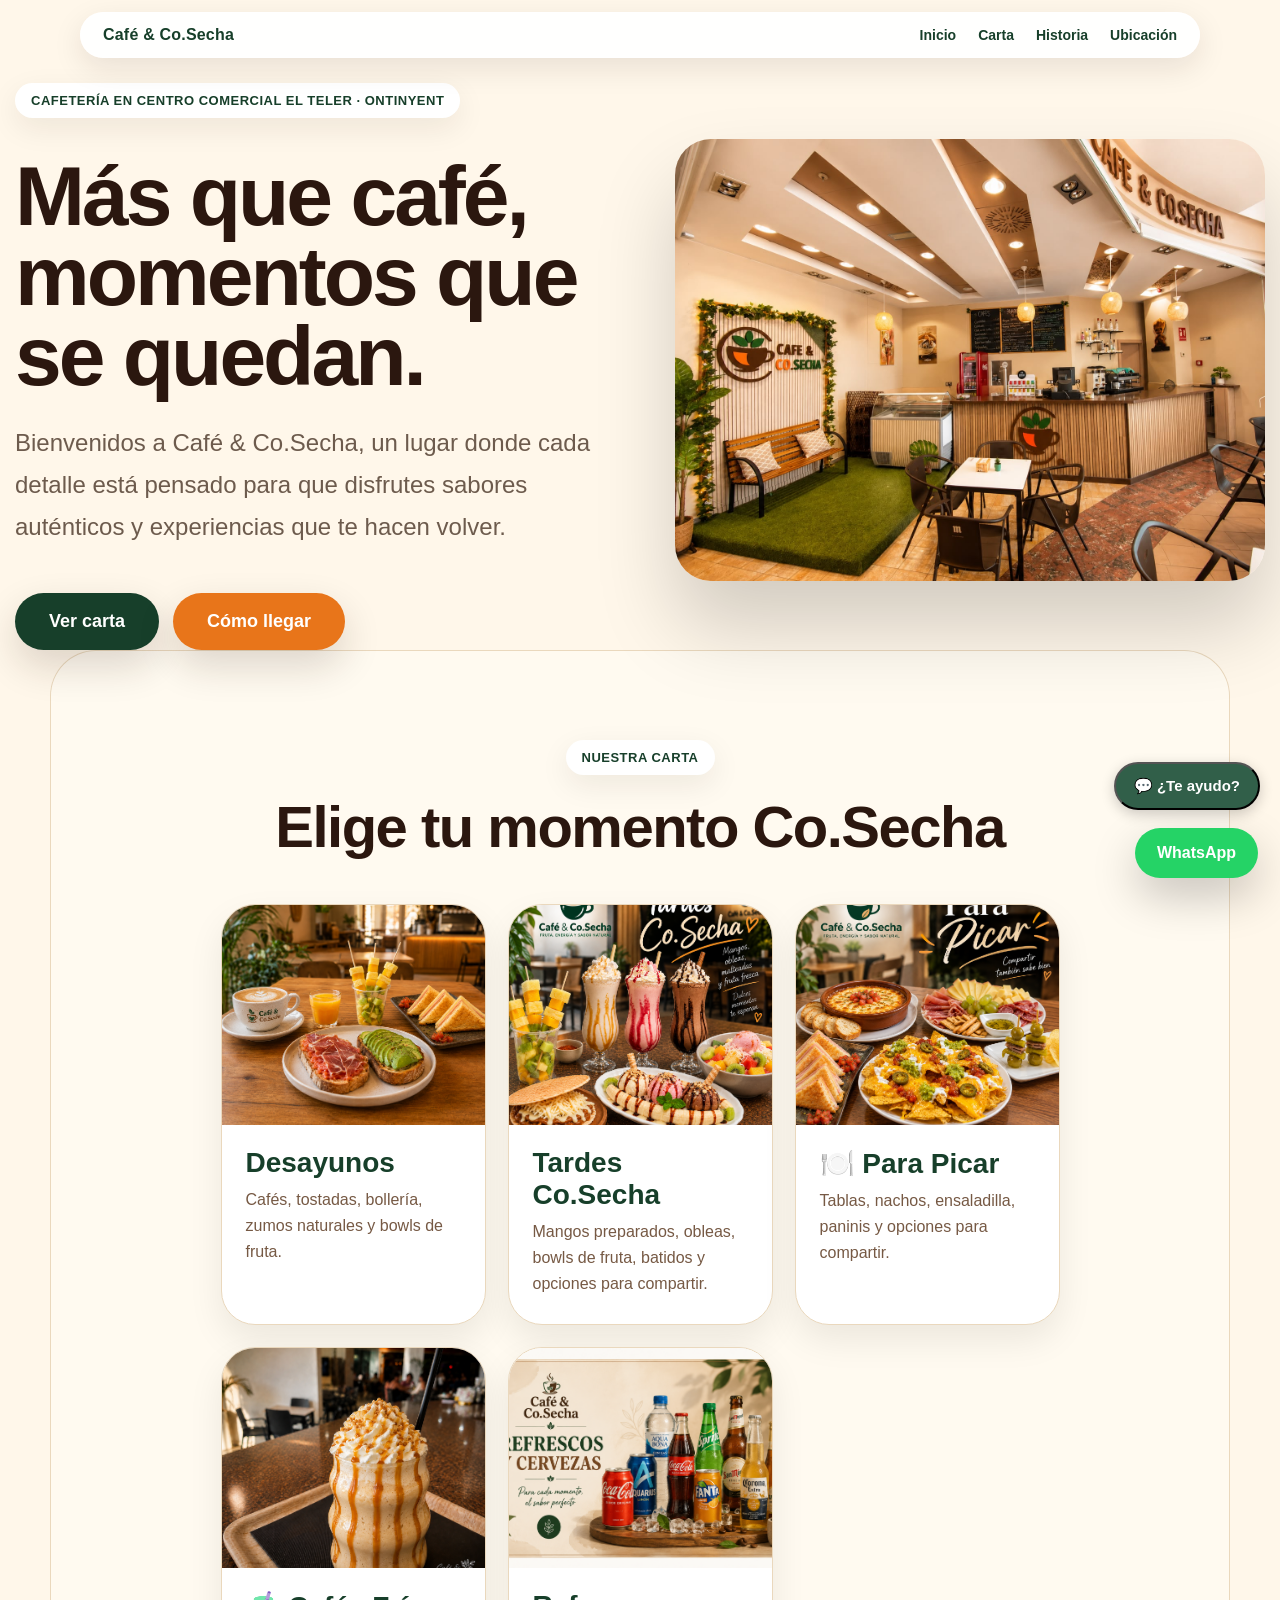
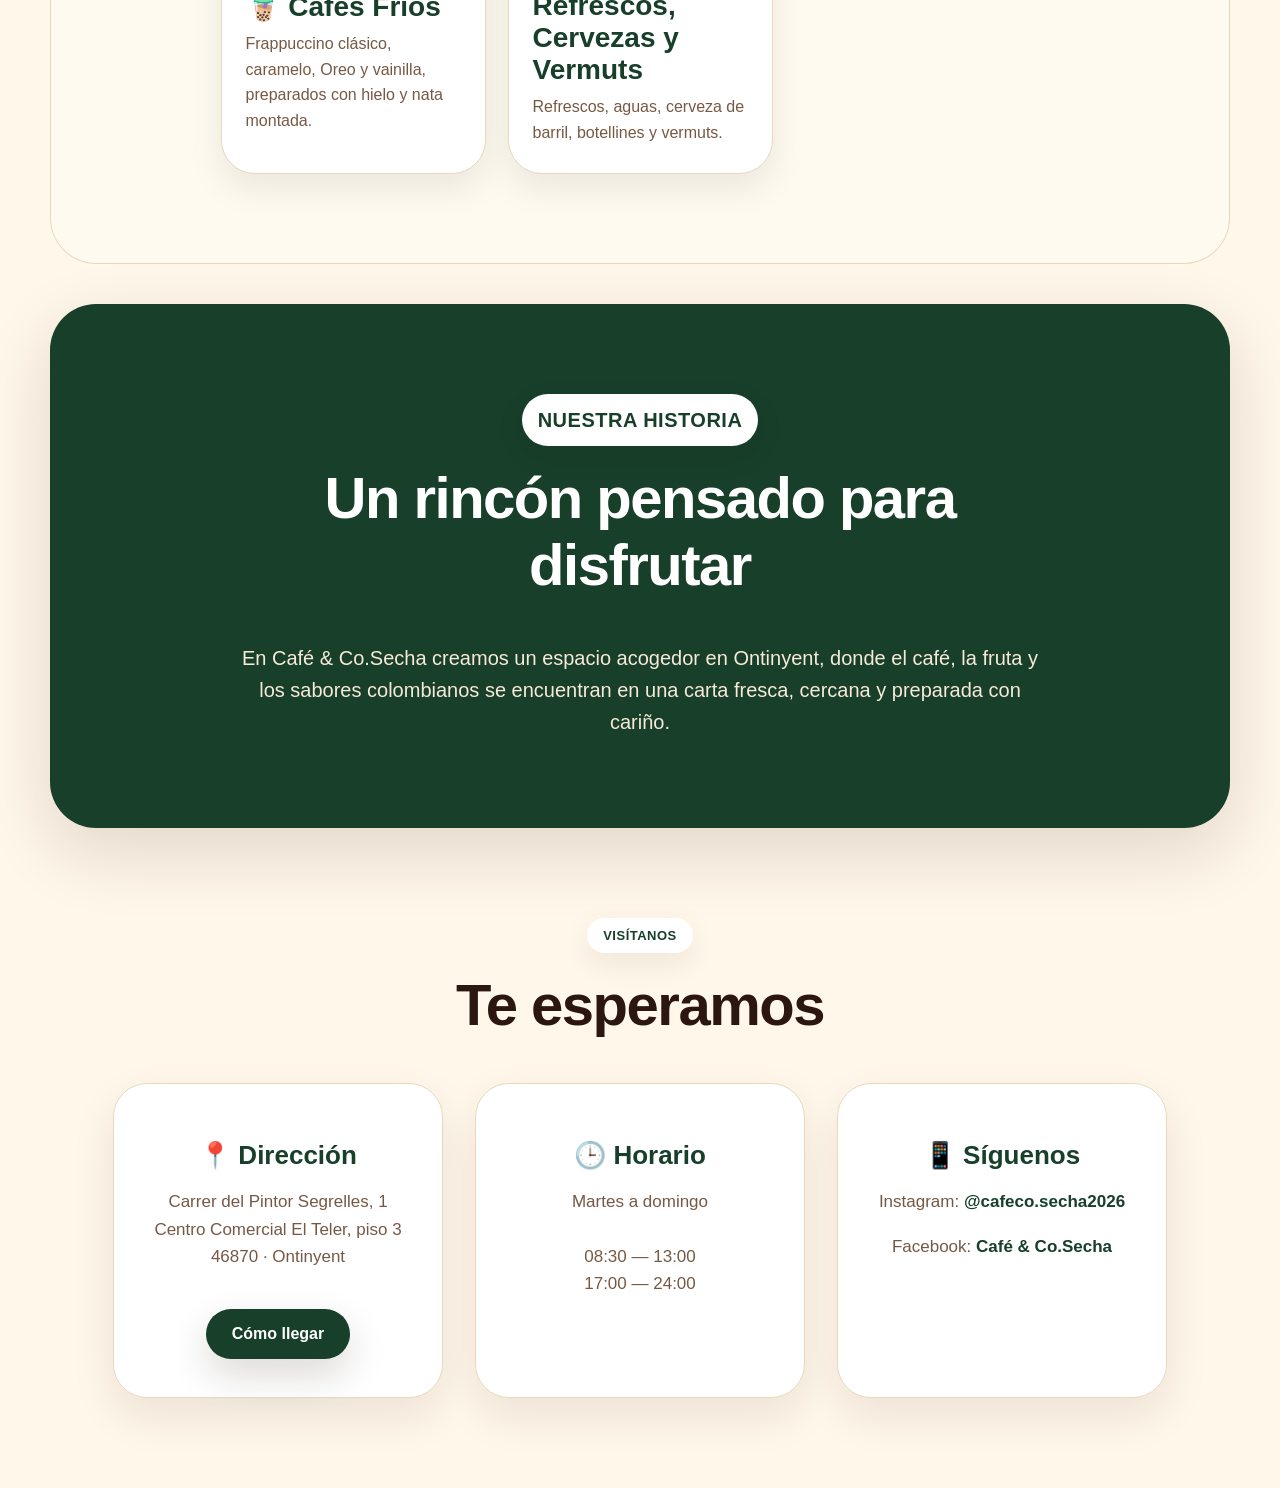
==== index.html @ 69f36392 "mejorar chat en movil" ====
<!DOCTYPE html>
<html lang="es">

<head>
  <meta charset="UTF-8">

  <meta
    name="viewport"
    content="width=device-width, initial-scale=1.0"
  >

  <meta
    name="description"
    content="Café & Co.Secha en Ontinyent: desayunos, café, frappuccinos, mangos preparados, obleas colombianas, fruta fresca, refrescos, cervezas y vermuts."
  >

  <title>Café & Co.Secha | Cafetería en Ontinyent</title>

  <link rel="stylesheet" href="styles.css">
</head>

<body>

  <!-- NAVEGACIÓN -->

  <nav class="navbar">
    <div class="brand">Café & Co.Secha</div>

    <div class="nav-links">
      <a href="#inicio">Inicio</a>
      <a href="#carta">Carta</a>
      <a href="#historia">Historia</a>
      <a href="#contacto">Ubicación</a>
    </div>
  </nav>


  <!-- INICIO -->

  <section id="inicio" class="hero-grid">

    <div class="hero-text">
      <p class="badge">
        Cafetería en Centro Comercial El Teler · Ontinyent
      </p>

      <h1>Más que café, momentos que se quedan.</h1>

      <p class="subtitle">
        Bienvenidos a Café & Co.Secha, un lugar donde cada detalle está pensado
        para que disfrutes sabores auténticos y experiencias que te hacen volver.
      </p>

      <div class="hero-buttons">
        <a href="#carta" class="btn primary">
          Ver carta
        </a>

        <a href="#contacto" class="btn secondary">
          Cómo llegar
        </a>
      </div>
    </div>

    <div class="hero-image">
      <img
        src="images/local.jpg"
        alt="Interior de Café & Co.Secha"
      >
    </div>

  </section>


  
  <!-- CARTA -->

  <section id="carta" class="section menu-section">

    <p class="eyebrow">
      Nuestra carta
    </p>

    <h2>Elige tu momento Co.Secha</h2>

    <div class="menu-grid">

      <!-- DESAYUNOS -->

      <a class="menu-card" href="desayunos.html">

        <img
          src="images/desayuno-tarjeta.png"
          alt="Desayunos Café & Co.Secha"
        >

        <h3>Desayunos</h3>

        <p>
          Cafés, tostadas, bollería, zumos naturales
          y bowls de fruta.
        </p>

      </a>


      <!-- TARDES -->

      <a class="menu-card" href="tarde.html">

        <img
          src="images/tardes-cosecha.png"
          alt="Productos de Tardes Co.Secha"
        >

        <h3>Tardes Co.Secha</h3>

        <p>
          Mangos preparados, obleas, bowls de fruta,
          batidos y opciones para compartir.
        </p>

      </a>
<!-- PARA PICAR -->

<a class="menu-card" href="picar.html">

  <img
    src="images/para-picar.png"
    alt="Para picar Café & Co.Secha"
  >

  <h3>🍽️ Para Picar</h3>

  <p>
    Tablas, nachos, ensaladilla, paninis
    y opciones para compartir.
  </p>

</a>

      <!-- CAFÉS FRÍOS -->

      <a class="menu-card" href="cafes-frios.html">

        <img
          src="images/frappuccino-caramelo.jpg"
          alt="Frappuccinos de Café & Co.Secha"
        >

        <h3>🧋 Cafés Fríos</h3>

        <p>
          Frappuccino clásico, caramelo, Oreo y vainilla,
          preparados con hielo y nata montada.
        </p>

      </a>


      <!-- BEBIDAS -->

      <a class="menu-card" href="bebidas.html">

        <img
          src="images/bebidas.jpg"
          alt="Refrescos, cervezas y vermuts"
        >

        <h3>Refrescos, Cervezas y Vermuts</h3>

        <p>
          Refrescos, aguas, cerveza de barril,
          botellines y vermuts.
        </p>

      </a>

    </div>

  </section>


  <!-- NUESTRA HISTORIA -->

  <section id="historia" class="section story">

    <p class="eyebrow">
      Nuestra historia
    </p>

    <h2>Un rincón pensado para disfrutar</h2>

    <p>
      En Café & Co.Secha creamos un espacio acogedor en Ontinyent,
      donde el café, la fruta y los sabores colombianos se encuentran
      en una carta fresca, cercana y preparada con cariño.
    </p>

  </section>


  <!-- CONTACTO -->

  <section id="contacto" class="section contact">

    <span class="eyebrow">
      Visítanos
    </span>

    <h2>Te esperamos</h2>

    <div class="contact-grid">

      <div>
        <h3>📍 Dirección</h3>

        <p>
          Carrer del Pintor Segrelles, 1<br>
          Centro Comercial El Teler, piso 3<br>
          46870 · Ontinyent
        </p>

        <a
          class="btn primary"
          href="https://maps.google.com/?q=Carrer+del+Pintor+Segrelles+1+Ontinyent"
          target="_blank"
          rel="noopener noreferrer"
        >
          Cómo llegar
        </a>
      </div>


      <div>
        <h3>🕒 Horario</h3>

        <p>
          Martes a domingo<br><br>
          08:30 — 13:00<br>
          17:00 — 24:00
        </p>
      </div>


      <div>
        <h3>📱 Síguenos</h3>

        <p>
          Instagram:
          <a
            href="https://www.instagram.com/cafeco.secha2026/"
            target="_blank"
            rel="noopener noreferrer"
          >
            @cafeco.secha2026
          </a>
        </p>

        <p>
          Facebook:
          <a
            href="https://www.facebook.com/profile.php?id=61590728134737"
            target="_blank"
            rel="noopener noreferrer"
          >
            Café & Co.Secha
          </a>
        </p>
      </div>

    </div>

  </section>


  <!-- BOTÓN WHATSAPP -->

  <a
    class="whatsapp"
    href="https://wa.me/34668579133?text=Hola%2C%20me%20gustar%C3%ADa%20saber%20m%C3%A1s%20sobre%20Caf%C3%A9%20%26%20Co.Secha"
    target="_blank"
    rel="noopener noreferrer"
    aria-label="Contactar con Café & Co.Secha por WhatsApp"
  >
    WhatsApp
  </a>

  <!-- ASISTENTE VIRTUAL CAFÉ & CO.SECHA -->

<button
  class="asistente-ia"
  id="boton-asistente"
  type="button"
  aria-label="Abrir asistente virtual de Café & Co.Secha"
>
  💬 ¿Te ayudo?
</button>

<div id="ventana-asistente" class="ventana-asistente">
  <div class="cabecera-asistente">
    <div>
      <strong>☕ Café & Co.Secha</strong>
      <span>● Asistente virtual</span>
    </div>

    <button
      id="cerrar-asistente"
      class="cerrar-asistente"
      type="button"
      aria-label="Cerrar asistente"
    >
      ×
    </button>
  </div>

  <iframe
    src="https://cafe-cosecha-ai.onrender.com"
    title="Asistente virtual de Café & Co.Secha"
    class="iframe-asistente"
  ></iframe>
</div>

<style>
  .asistente-ia {
    position: fixed;
    right: 20px;
    bottom: 90px;
    z-index: 9999;

    display: flex;
    align-items: center;
    gap: 7px;

    padding: 13px 18px;
    border-radius: 30px;

    background: #315f49;
    color: white;
    text-decoration: none;

    font-family: Arial, sans-serif;
    font-size: 15px;
    font-weight: 700;

    box-shadow: 0 4px 14px rgba(0, 0, 0, 0.20);
  }

  .asistente-ia:hover {
    transform: translateY(-2px);
  }
/* VENTANA DEL ASISTENTE */

.ventana-asistente {
  position: fixed;
  right: 20px;
  bottom: 155px;
  width: 390px;
  height: 600px;
  max-height: calc(100vh - 180px);

  background: #fff;
  border-radius: 22px;
  overflow: hidden;

  box-shadow: 0 10px 35px rgba(0, 0, 0, 0.25);

  z-index: 10000;

  display: none;
  flex-direction: column;
}

.ventana-asistente.abierto {
  display: flex;
}

.cabecera-asistente {
  background: #315f49;
  color: white;

  padding: 14px 16px;

  display: flex;
  align-items: center;
  justify-content: space-between;
}

.cabecera-asistente strong {
  display: block;
  font-size: 16px;
}

.cabecera-asistente span {
  display: block;
  margin-top: 3px;
  font-size: 12px;
  opacity: 0.9;
}

.cerrar-asistente {
  border: none;
  background: transparent;
  color: white;

  font-size: 28px;
  line-height: 1;

  cursor: pointer;
}

.iframe-asistente {
  width: 100%;
  flex: 1;
  border: none;
  background: #faf8f4;
}

@media (max-width: 600px) {
  .ventana-asistente {
    position: fixed;
    left: 10px;
    right: 10px;
    bottom: 145px;

    width: auto;
    height: 55vh;
    max-height: 480px;

    border-radius: 18px;
  }

  .ventana-asistente iframe {
    width: 100%;
    height: 100%;
    border: 0;
    display: block;
  }
}
  @media (max-width: 600px) {
    .asistente-ia {
      right: 15px;
      bottom: 85px;
      padding: 12px 16px;
      font-size: 14px;
    }
  }
</style>
<script>
  const botonAsistente = document.getElementById("boton-asistente");
  const ventanaAsistente = document.getElementById("ventana-asistente");
  const cerrarAsistente = document.getElementById("cerrar-asistente");
if (window.visualViewport) {
  const ajustarChatMovil = () => {
    if (window.innerWidth <= 600) {
      const altoVisible = window.visualViewport.height;

      ventanaAsistente.style.height = `${altoVisible - 20}px`;
      ventanaAsistente.style.top = "10px";
      ventanaAsistente.style.bottom = "auto";
    }
  };

  window.visualViewport.addEventListener("resize", ajustarChatMovil);
  window.visualViewport.addEventListener("scroll", ajustarChatMovil);
}
  botonAsistente.addEventListener("click", function () {
    ventanaAsistente.classList.toggle("abierto");
  });

  cerrarAsistente.addEventListener("click", function () {
    ventanaAsistente.classList.remove("abierto");
  });
</script>


</body>

</html>
---- styles.css ----
:root{
  --cream:#fff7ea;
  --paper:#fffdf7;
  --green:#173f2a;
  --green2:#2f6b43;
  --orange:#e8751a;
  --brown:#2b170f;
  --muted:#765944;
  --line:#ead8bd;
  --shadow:0 24px 70px rgba(43,23,15,.14);
}

*{
  box-sizing:border-box;
}

html{
  scroll-behavior:smooth;
  scroll-padding-top:120px;
}

body{
  margin:0;
  font-family:Arial, sans-serif;
  background:var(--cream);
  color:var(--brown);
}

a{
  color:inherit;
  text-decoration:none;
}

/* HERO */

.hero{
  min-height:100vh;
  padding:130px 24px 24px;
  position:relative;
  overflow:hidden;
  display:flex;
  align-items:center;
  background:
    radial-gradient(circle at 12% 10%, rgba(232,117,26,.20), transparent 32%),
    radial-gradient(circle at 90% 20%, rgba(47,107,67,.18), transparent 30%),
    linear-gradient(135deg,#fffdf8,#f7e5c9);
}

.hero::after{
  content:"";
  position:absolute;
  left:0;
  right:0;
  bottom:0;
  height:150px;
  background:linear-gradient(to bottom, transparent, var(--cream));
  pointer-events:none;
}

/* NAVBAR */

.navbar{
  position:fixed;
  top:12px;
  left:50%;
  transform:translateX(-50%);
  width:calc(100% - 64px);
  max-width:1120px;
  z-index:9999;
  display:flex;
  justify-content:space-between;
  align-items:center;
  gap:18px;
  padding:13px 22px;
  border:1px solid rgba(255,255,255,.75);
  border-radius:999px;
  background:rgba(255,255,255,.94);
  backdrop-filter:blur(18px);
  box-shadow:0 10px 30px rgba(43,23,15,.10);
}

.brand{
  font-weight:900;
  color:var(--green);
  letter-spacing:.2px;
  white-space:nowrap;
}

.nav-links{
  display:flex;
  gap:22px;
  flex-wrap:wrap;
  justify-content:center;
  font-size:14px;
  font-weight:800;
  color:var(--green);
}

.nav-links a:hover{
  color:var(--orange);
}

/* HERO CONTENT */

.hero-grid{
  max-width:1250px;
  margin:70px auto 0;
  display:grid;
  grid-template-columns:1fr 1fr;
  gap:70px;
  align-items:center;
  position:relative;
  z-index:2;
}

.hero-text,
.hero-image,
.section{
  animation:fadeUp .8s ease both;
}

.badge,
.eyebrow{
  display:inline-block;
  color:var(--green);
  background:white;
  padding:10px 16px;
  border-radius:999px;
  font-weight:900;
  font-size:13px;
  letter-spacing:.5px;
  text-transform:uppercase;
  box-shadow:0 10px 30px rgba(43,23,15,.08);
}

h1{
  font-size:clamp(44px,7vw,84px);
  line-height:.95;
  margin:26px 0;
  letter-spacing:-3px;
  color:var(--brown);
}

.subtitle{
  font-size:24px;
  line-height:1.75;
  max-width:620px;
  color:#6d5b4d;
}

.hero-buttons{
  margin-top:45px;
  display:flex;
  gap:14px;
  flex-wrap:wrap;
}

.btn{
  display:inline-block;
  padding:16px 26px;
  border-radius:999px;
  font-weight:900;
  box-shadow:0 16px 38px rgba(43,23,15,.16);
  transition:.25s ease;
}

.hero-buttons .btn{
  font-size:18px;
  padding:18px 34px;
}

.btn:hover{
  transform:translateY(-3px);
}

.primary{
  background:var(--green);
  color:white;
}

.secondary{
  background:var(--orange);
  color:white;
}

.hero-image{
  display:flex;
  justify-content:flex-end;
  align-items:center;
}

.hero-image img{
  width:100%;
  max-width:650px;
  border-radius:36px;
  display:block;
  box-shadow:0 45px 80px rgba(0,0,0,.18);
  transition:.45s;
}

.hero-image img:hover{
  transform:translateY(-8px) rotate(.5deg) scale(1.03);
}

/* SECCIONES */

.section{
  max-width:1180px;
  margin:auto;
  padding:90px 24px;
  scroll-margin-top:120px;
}

.section h1{
  text-align:center;
  font-size:56px;
  color:var(--brown);
  margin:20px 0 40px;
}

.section h2{
  font-size:clamp(34px,5vw,58px);
  text-align:center;
  margin:18px auto 44px;
  max-width:820px;
  letter-spacing:-1.5px;
}

.section > .eyebrow{
  display:block;
  width:max-content;
  margin:0 auto;
}

/* GRIDS */

.feature-grid,
.menu-grid,
.gallery,
.contact-grid,
.price-grid{
  display:grid;
  gap:22px;
}

.feature-grid{
  grid-template-columns:repeat(3,1fr);
}

.menu-grid{
  grid-template-columns:repeat(3, minmax(0, 265px));
  justify-content:center;
  gap:22px;
}

.gallery{
  grid-template-columns:repeat(4,1fr);
}

.price-grid{
  grid-template-columns:repeat(auto-fit,minmax(380px,1fr));
  gap:28px;
  margin-top:40px;
}

/* TARJETAS */

article,
.menu-card,
.gallery-card,
.contact-grid div,
.price-card{
  background:white;
  border:1px solid var(--line);
  border-radius:30px;
  box-shadow:0 18px 45px rgba(43,23,15,.09);
  transition:.25s ease;
}

article,
.price-card{
  padding:30px;
}

article:hover,
.menu-card:hover,
.gallery-card:hover{
  transform:translateY(-6px);
  box-shadow:var(--shadow);
}

/* ESPECIALIDADES */

#especialidades{
  position:relative;
}

#especialidades .feature-grid{
  margin-top:20px;
}

#especialidades article{
  padding:0;
  overflow:hidden;
  border-radius:34px;
  background:white;
  display:flex;
  flex-direction:column;
}

#especialidades article img{
  width:100%;
  height:280px;
  object-fit:cover;
  border-radius:0;
  margin:0;
  transition:.35s;
}

#especialidades article:hover img{
  transform:scale(1.05);
}

#especialidades article h3{
  padding:26px 26px 0;
  font-size:26px;
  color:var(--green);
  margin:0 0 10px;
}

#especialidades article p{
  padding:0 26px 30px;
  margin:0;
  font-size:17px;
  line-height:1.55;
  color:var(--muted);
}

/* CARTA PRINCIPAL */

.menu-section{
  background:#fffaf0;
  border-radius:46px;
  box-shadow:inset 0 0 0 1px var(--line);
}

#carta .menu-card{
  background:#fff;
  border-radius:34px;
  overflow:hidden;
  padding:0;
  display:block;
  transition:.35s;
  box-shadow:0 15px 35px rgba(0,0,0,.08);
}

#carta .menu-card img{
  width:100%;
  height:220px;
  object-fit:cover;
  display:block;
  border-radius:0;
  transition:.45s;
}

#carta .menu-card:hover{
  transform:translateY(-10px);
  box-shadow:0 30px 60px rgba(0,0,0,.15);
}

#carta .menu-card:hover img{
  transform:scale(1.08);
}

#carta .menu-card h3{
  font-size:28px;
  padding:22px 24px 8px;
  margin:0;
  color:var(--green);
}

#carta .menu-card p{
  padding:0 24px 28px;
  margin:0;
  color:var(--muted);
  font-size:16px;
  line-height:1.6;
}

/* HISTORIA */

.story{
  background:var(--green);
  color:white;
  border-radius:46px;
  margin-top:40px;
  box-shadow:var(--shadow);
}

.story .eyebrow{
  color:var(--green);
}

.story h2{
  color:white;
}

.story p{
  color:#f7ead9;
  max-width:820px;
  margin:auto;
  text-align:center;
  font-size:20px;
  line-height:1.6;
}

/* GALERÍA */

.gallery-card{
  padding:20px;
  overflow:hidden;
  text-align:left;
  min-height:230px;
  display:flex;
  flex-direction:column;
  justify-content:center;
}

.gallery-card img{
  width:100%;
  height:260px;
  object-fit:cover;
  border-radius:22px;
  margin-bottom:18px;
}

.gallery-card h3{
  font-size:22px;
  color:var(--green);
  margin:20px 0 10px;
}

.gallery-card p{
  color:var(--muted);
  line-height:1.6;
  font-size:16px;
}

/* CONTACTO */

.contact{
  text-align:center;
}

.contact .btn{
  margin-top:16px;
}

.contact-grid{
  display:grid;
  grid-template-columns:repeat(3,330px);
  justify-content:center;
  gap:32px;
  margin-top:45px;
}

.contact-grid div{
  min-height:300px;
  padding:38px 32px;
  text-align:center;
  border-radius:34px;
}

.contact-grid h3{
  font-size:26px;
  color:var(--green);
  margin:18px 0 10px;
  text-align:center;
}

.contact-grid p{
  color:var(--muted);
  line-height:1.6;
  font-size:17px;
  text-align:center;
}

.contact-grid .btn{
  display:inline-block;
  margin-top:22px;
  color:white !important;
  text-decoration:none !important;
}

.contact-grid a{
  color:var(--green);
  font-weight:800;
  text-decoration:none;
  transition:.3s;
}

.contact-grid a:hover{
  color:var(--orange);
  text-decoration:underline;
}

/* PÁGINAS DE CARTAS */

.page-header{
  text-align:center;
  margin:20px auto 50px;
}

.page-header h1{
  font-size:58px;
  color:var(--brown);
  margin:20px 0;
}

.page-header img{
  width:100%;
  max-width:850px;
  border-radius:30px;
  box-shadow:0 25px 60px rgba(0,0,0,.18);
}

.back-button{
  margin-bottom:30px;
}

.price-card{
  background:#fff;
  border-radius:30px;
  padding:30px;
  box-shadow:0 15px 40px rgba(0,0,0,.08);
  border:1px solid #ead8bd;
}

.price-card h3{
  color:var(--green);
  font-size:26px;
  margin-top:0;
}

/* PRODUCTOS CON DESCRIPCIÓN */

.product-row{
  display:grid;
  grid-template-columns:1fr auto;
  gap:22px;
  align-items:start;
  padding:18px 0;
  border-bottom:1px dashed #e7d6bd;
}

.product-row:last-child{
  border-bottom:none;
}

.product-info{
  min-width:0;
}

.product-info strong{
  display:block;
  color:var(--green);
  font-size:22px;
  font-weight:800;
  margin-bottom:8px;
}

.product-info em{
  display:block;
  font-size:17px;
  color:#7b624e;
  font-style:italic;
  margin-bottom:12px;
  line-height:1.45;
}

.product-info small{
  display:block;
  color:var(--muted);
  font-size:16px;
  line-height:1.6;
}

.product-price{
  color:var(--brown);
  font-size:20px;
  font-weight:900;
  white-space:nowrap;
  text-align:right;
  align-self:flex-start;
}

/* NOTAS Y EXTRAS */

.menu-note{
  margin-top:24px;
  padding-top:20px;
  border-top:1px dashed #e7d6bd;
  font-size:14px;
  color:var(--muted);
  line-height:1.7;
}

.menu-note h4{
  color:var(--green);
  font-size:22px;
  margin:30px 0 14px;
  font-weight:700;
}

.menu-note p{
  font-size:15px;
  line-height:1.7;
  color:var(--muted);
}

.extra-row{
  display:grid;
  grid-template-columns:1fr auto;
  gap:18px;
  padding:10px 0;
  border-bottom:1px dashed #ead8bd;
}

.extra-row span{
  color:var(--muted);
}

.extra-row strong{
  color:var(--brown);
  white-space:nowrap;
}

/* BOTONES CENTRADOS */

.center-button{
  text-align:center;
  margin-top:50px;
}

/* WHATSAPP */

.whatsapp{
  position:fixed;
  right:22px;
  bottom:22px;
  background:#25d366;
  color:white;
  padding:16px 22px;
  border-radius:999px;
  font-weight:900;
  box-shadow:0 18px 45px rgba(0,0,0,.22);
  z-index:20;
}

/* FOOTER */

footer{
  background:var(--green);
  color:white;
  text-align:center;
  padding:70px 20px;
  margin-top:90px;
}

footer h3{
  font-size:36px;
  margin:0 0 10px;
}

footer p{
  color:#f2e6d7;
  margin-bottom:25px;
}

footer small{
  color:#c8d7ca;
}

/* ANIMACIONES */

@keyframes fadeUp{
  from{
    opacity:0;
    transform:translateY(35px);
  }

  to{
    opacity:1;
    transform:translateY(0);
  }
}

/* RESPONSIVE */

@media(max-width:1000px){
  .hero-grid{
    grid-template-columns:1fr;
    margin-top:50px;
  }

  .feature-grid,
  .gallery,
  .contact-grid,
  .price-grid{
    grid-template-columns:1fr;
  }

  .hero-image{
    justify-content:center;
  }

  .navbar{
    width:calc(100% - 32px);
    flex-direction:column;
    border-radius:26px;
  }

  .nav-links{
    gap:14px;
  }

  .contact-grid{
    grid-template-columns:1fr;
  }
}

@media(max-width:700px){
    .menu-grid{
  grid-template-columns:1fr;
  width:100%;
  max-width:420px;
  margin:0 auto;
}

/* Ajustes para móvil */
  /* Ajustes para móvil */

/* Deja espacio para que el menú no tape los títulos */
.section{
  scroll-margin-top: 150px;
}

/* Menú superior más compacto */
.navbar{
  top: 8px;
  width: calc(100% - 24px);
  padding: 12px 14px;
}

.navbar h1{
  margin: 0 0 10px;
  font-size: 20px;
}

.nav-links{
  gap: 10px 18px;
  font-size: 14px;
}

/* Evita que el botón de WhatsApp tape el contenido */
.menu-card{
  position: relative;
}

#carta{
  padding-bottom: 90px;
}

  #carta .menu-card{
    width:100%;
  }

  .navbar{
    top:8px;
    width:calc(100% - 20px);
    padding:12px 14px;
  }

  .nav-links{
    gap:12px 16px;
    font-size:13px;
  }

  .section{
    scroll-margin-top:170px;
  }
  .hero{
    padding:120px 16px 24px;
  }

  h1{
    font-size:clamp(44px,12vw,64px);
    line-height:.95;
    letter-spacing:-2px;
  }

  .subtitle{
    font-size:20px;
  }

  .section{
    padding:70px 18px;
  }

  .page-header h1{
    font-size:42px;
  }

  .price-grid{
    grid-template-columns:1fr;
  }

  .product-row{
    gap:14px;
    padding:16px 0;
  }

  .product-info strong{
    font-size:20px;
  }

  .product-info em{
    font-size:16px;
  }

  .product-info small{
    font-size:15px;
  }

  .product-price{
    font-size:18px;
  }

  .whatsapp{
  right:12px;
  bottom:12px;
  padding:12px 18px;
  font-size:14px;
}
}
/* FOTOS DE LOS PLATOS PARA PICAR */

.product-photo {
  display: block;
  width: 100%;
  height: auto;
  margin: 16px 0 18px;
  border-radius: 20px;
  box-shadow: 0 10px 25px rgba(43, 23, 15, 0.16);
}
.foto-bowls {
  display: block;
  width: 100%;
  height: 280px;
  object-fit: cover;
  object-position: center;
  border-radius: 18px;
  margin: 18px 0 30px;
  box-shadow: 0 8px 20px rgba(63, 38, 20, 0.16);
}

@media (max-width: 600px) {
  .foto-bowls {
    height: 210px;
    border-radius: 14px;
    margin-bottom: 24px;
  }
}
.mango-card {
  grid-column: 1 / -1;
  height: auto;
}

.mango-card .foto-bowls {
  width: 100%;
  height: 320px;
  object-fit: cover;
  object-position: center;
  display: block;
  margin: 20px 0 25px;
  border-radius: 18px;
}

@media (max-width: 600px) {
  .mango-card .foto-bowls {
    height: 220px;
  }
}
.oblea-card {
  grid-column: 1 / -1;
  height: auto;
}

.oblea-card .foto-bowls {
  width: 100%;
  height: 320px;
  object-fit: cover;
  object-position: center;
  display: block;
  margin: 20px 0 25px;
  border-radius: 18px;
}

@media (max-width: 600px) {
  .oblea-card .foto-bowls {
    height: 220px;
  }
}
.foto-menu {
  display: block;
  width: 100%;
  height: 210px;
  object-fit: cover;
  object-position: center;
  margin: 18px 0 24px;
  border-radius: 18px;
  box-shadow: 0 10px 22px rgba(62, 38, 23, 0.15);
}
.foto-menu {
  display: block;
  width: 100%;
  height: 230px;
  object-fit: cover;
  object-position: center;
  margin: 18px 0 24px;
  border-radius: 18px;
}
/* FOTOS DE LOS VERMUTS */

.price-card .foto-menu {
  width: 100%;
  height: 230px;
  object-fit: cover;
  object-position: center;
  border-radius: 14px;
  margin: 12px 0 16px;
  display: block;
}

.vermut-foto-segunda {
  margin-top: 28px !important;
}
/* Frappuccinos */

.foto-menu{
    width:100%;
    height:240px;
    object-fit:cover;
    object-position:center;
    border-radius:14px;
    margin:15px 0;
}

.menu-divider{
    border:none;
    border-top:1px solid rgba(0,0,0,.08);
    margin:28px 0;
}
/* PÁGINA DE FRAPPUCCINOS */

.frappuccino-grid {
  width: 100%;
  max-width: 1150px;
  margin: 35px auto;
  display: grid;
  grid-template-columns: repeat(2, minmax(0, 1fr));
  gap: 28px;
}

.frappuccino-card {
  background: #ffffff;
  border: 1px solid rgba(187, 130, 65, 0.28);
  border-radius: 28px;
  overflow: hidden;
  box-shadow: 0 12px 30px rgba(70, 45, 25, 0.08);
  transition: transform 0.25s ease, box-shadow 0.25s ease;
}

.frappuccino-card:hover {
  transform: translateY(-4px);
  box-shadow: 0 16px 35px rgba(70, 45, 25, 0.13);
}

.frappuccino-card img {
  width: 100%;
  height: 360px;
  display: block;
  object-fit: cover;
  object-position: center;
}

.frappuccino-content {
  padding: 24px;
}

.frappuccino-title {
  display: flex;
  align-items: flex-start;
  justify-content: space-between;
  gap: 18px;
  margin-bottom: 12px;
}

.frappuccino-title h3 {
  margin: 0;
  color: #164b31;
  font-size: 1.35rem;
  line-height: 1.25;
}

.frappuccino-content p {
  margin: 0;
  color: #765b49;
  font-size: 1rem;
  line-height: 1.6;
}

.frappuccino-title .product-price {
  color: #164b31;
  font-size: 1.2rem;
  white-space: nowrap;
}

/* MÓVIL */

@media (max-width: 768px) {

  .frappuccino-grid {
    grid-template-columns: 1fr;
    gap: 24px;
    margin-top: 25px;
  }

  .frappuccino-card {
    border-radius: 24px;
  }

  .frappuccino-card img {
    height: 330px;
  }

  .frappuccino-content {
    padding: 22px;
  }

  .frappuccino-title h3 {
    font-size: 1.3rem;
  }
}

@media (max-width: 480px) {

  .frappuccino-card img {
    height: 290px;
  }

  .frappuccino-title {
    gap: 12px;
  }

  .frappuccino-title h3 {
    font-size: 1.15rem;
  }

  .frappuccino-title .product-price {
    font-size: 1.05rem;
  }

  .frappuccino-content p {
    font-size: 0.96rem;
  }
}
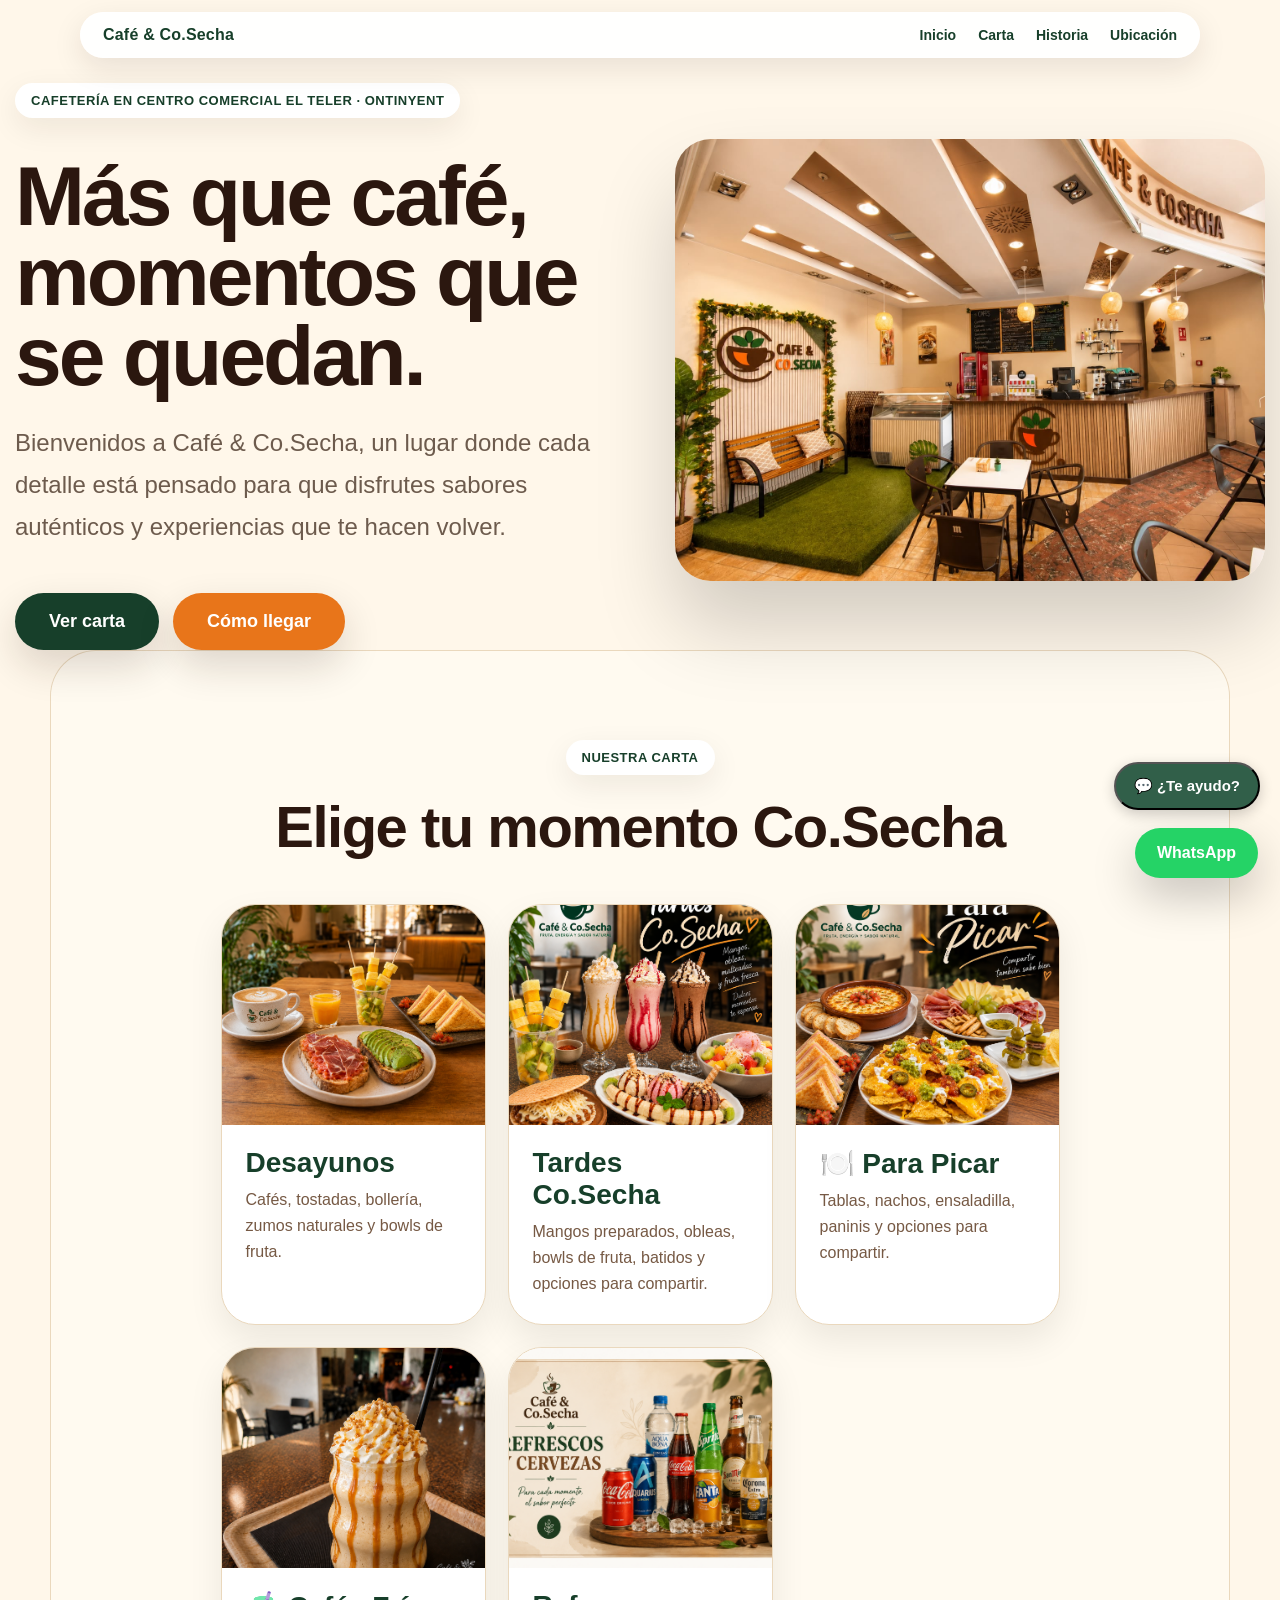
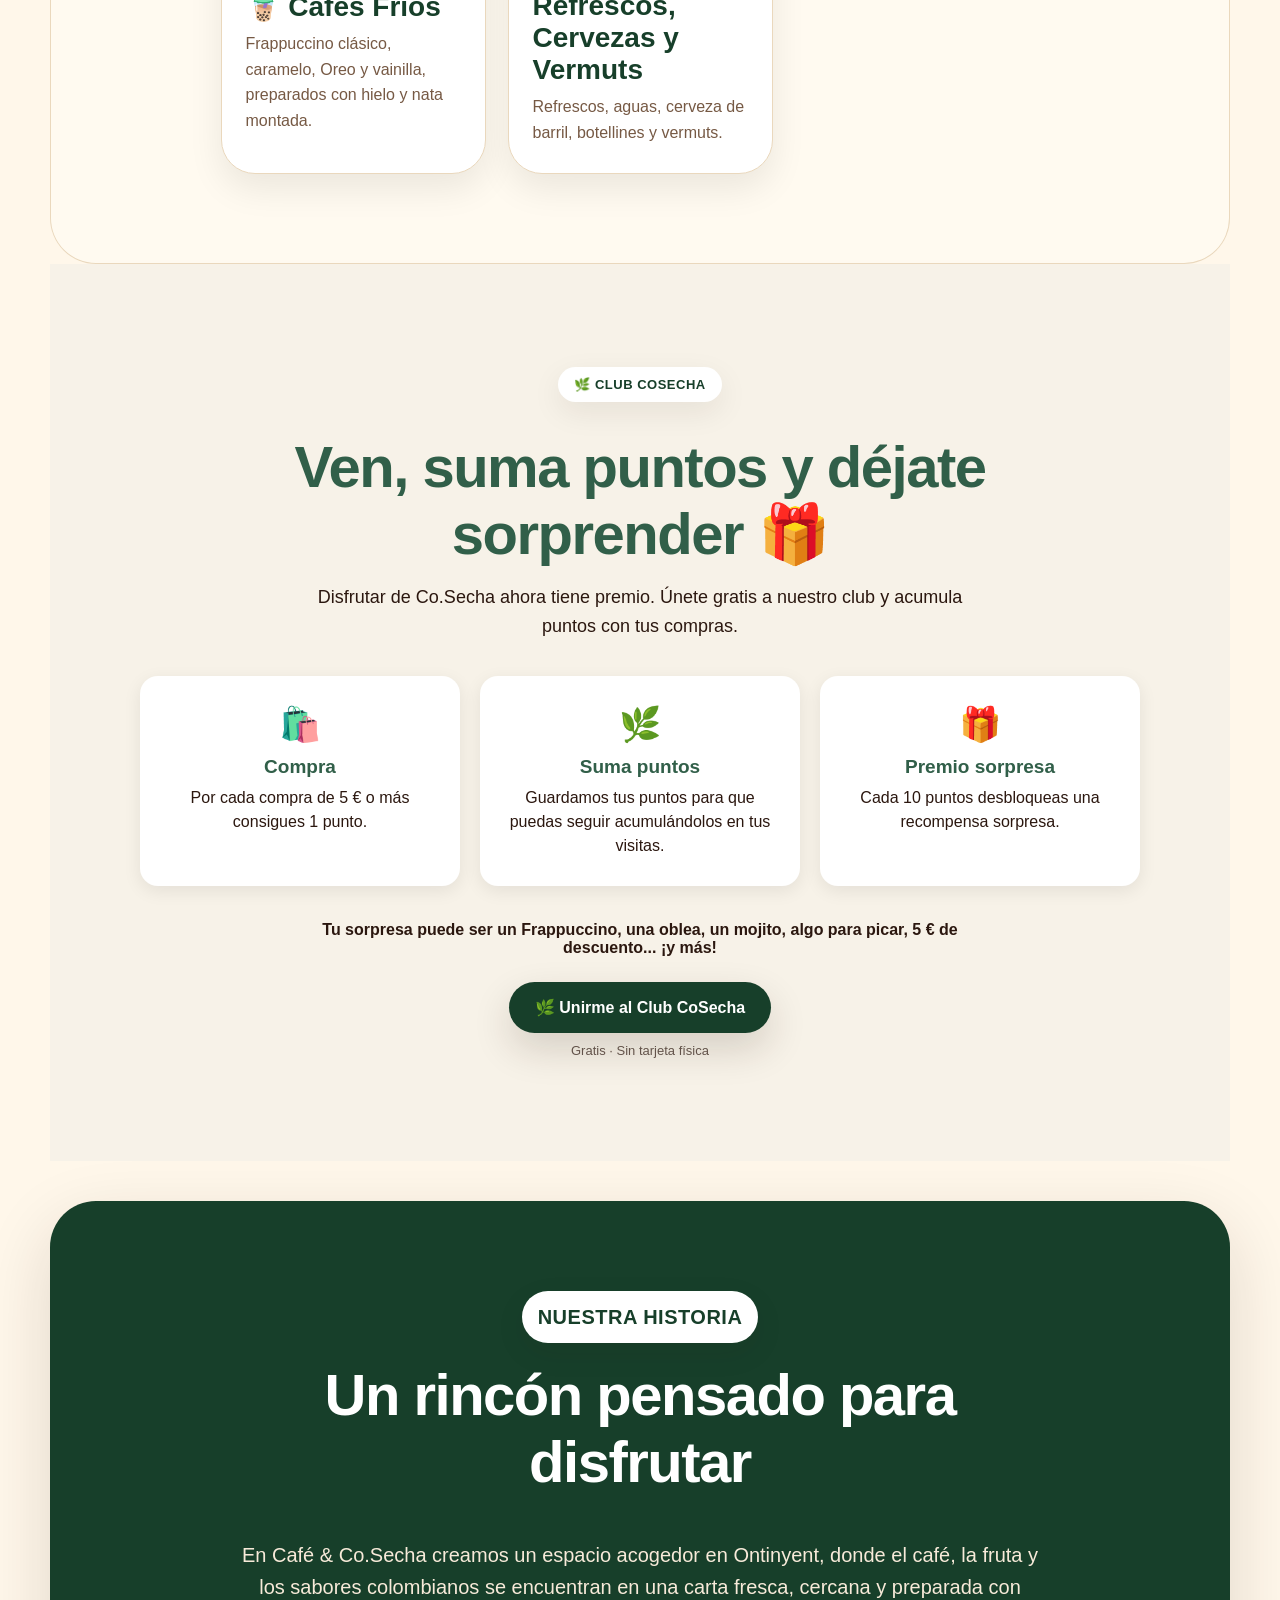
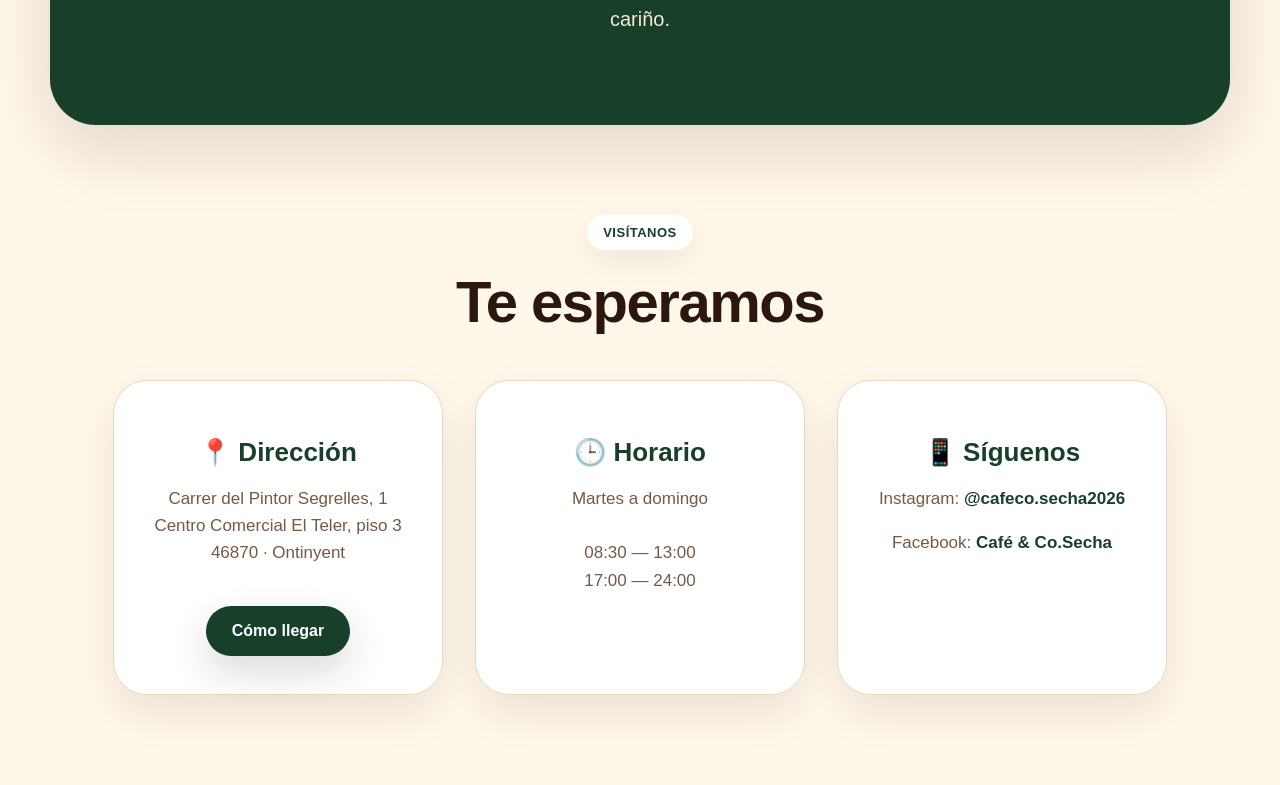
==== commit f06d26de: "Añadir Club CoSecha a la web" ====
--- a/index.html
+++ b/index.html
@@ -180,6 +180,63 @@
 
   </section>
 
+    <!-- CLUB COSECHA -->
+
+  <section id="club-cosecha" class="section club-cosecha">
+
+    <div class="club-contenido">
+
+      <p class="eyebrow">🌿 Club CoSecha</p>
+
+      <h2>Ven, suma puntos y déjate sorprender 🎁</h2>
+
+      <p class="club-intro">
+        Disfrutar de Co.Secha ahora tiene premio.
+        Únete gratis a nuestro club y acumula puntos con tus compras.
+      </p>
+
+      <div class="club-beneficios">
+
+        <div class="club-beneficio">
+          <span>🛍️</span>
+          <strong>Compra</strong>
+          <p>Por cada compra de 5 € o más consigues 1 punto.</p>
+        </div>
+
+        <div class="club-beneficio">
+          <span>🌿</span>
+          <strong>Suma puntos</strong>
+          <p>Guardamos tus puntos para que puedas seguir acumulándolos en tus visitas.</p>
+        </div>
+
+        <div class="club-beneficio">
+          <span>🎁</span>
+          <strong>Premio sorpresa</strong>
+          <p>Cada 10 puntos desbloqueas una recompensa sorpresa.</p>
+        </div>
+
+      </div>
+
+      <p class="club-premios">
+        Tu sorpresa puede ser un Frappuccino, una oblea, un mojito,
+        algo para picar, 5 € de descuento... ¡y más!
+      </p>
+
+      <button
+        type="button"
+        class="btn primary club-boton"
+        id="unirme-club"
+      >
+        🌿 Unirme al Club CoSecha
+      </button>
+
+      <p class="club-gratis">
+        Gratis · Sin tarjeta física
+      </p>
+
+    </div>
+
+  </section>
 
   <!-- NUESTRA HISTORIA -->
 
@@ -322,6 +379,89 @@
 </div>
 
 <style>
+    /* CLUB COSECHA */
+
+  .club-cosecha {
+    background: #f7f2e8;
+    text-align: center;
+  }
+
+  .club-contenido {
+    max-width: 1000px;
+    margin: 0 auto;
+  }
+
+  .club-contenido h2 {
+    color: #315f49;
+    margin-bottom: 15px;
+  }
+
+  .club-intro {
+    max-width: 650px;
+    margin: 0 auto 35px;
+    font-size: 18px;
+    line-height: 1.6;
+  }
+
+  .club-beneficios {
+    display: grid;
+    grid-template-columns: repeat(3, 1fr);
+    gap: 20px;
+    margin: 35px 0;
+  }
+
+  .club-beneficio {
+    background: white;
+    padding: 28px 20px;
+    border-radius: 18px;
+    box-shadow: 0 5px 18px rgba(0, 0, 0, 0.08);
+  }
+
+  .club-beneficio span {
+    display: block;
+    font-size: 34px;
+    margin-bottom: 12px;
+  }
+
+  .club-beneficio strong {
+    display: block;
+    color: #315f49;
+    font-size: 19px;
+    margin-bottom: 8px;
+  }
+
+  .club-beneficio p {
+    margin: 0;
+    line-height: 1.5;
+  }
+
+  .club-premios {
+    max-width: 700px;
+    margin: 25px auto;
+    font-weight: 600;
+  }
+
+  .club-boton {
+    border: none;
+    cursor: pointer;
+    font-size: 16px;
+  }
+
+  .club-gratis {
+    margin-top: 10px;
+    font-size: 13px;
+    opacity: 0.7;
+  }
+
+  @media (max-width: 700px) {
+    .club-beneficios {
+      grid-template-columns: 1fr;
+    }
+
+    .club-intro {
+      font-size: 16px;
+    }
+  }
   .asistente-ia {
     position: fixed;
     right: 20px;
@@ -467,6 +607,17 @@
   botonAsistente.addEventListener("click", function () {
     ventanaAsistente.classList.toggle("abierto");
   });
+const botonClub = document.getElementById("unirme-club");
+const iframeAsistente = document.querySelector(".iframe-asistente");
+
+botonClub.addEventListener("click", function () {
+  ventanaAsistente.classList.add("abierto");
+
+  iframeAsistente.contentWindow.postMessage(
+    "abrir-club-cosecha",
+    "https://cafe-cosecha-ai.onrender.com"
+  );
+});
 
   cerrarAsistente.addEventListener("click", function () {
     ventanaAsistente.classList.remove("abierto");
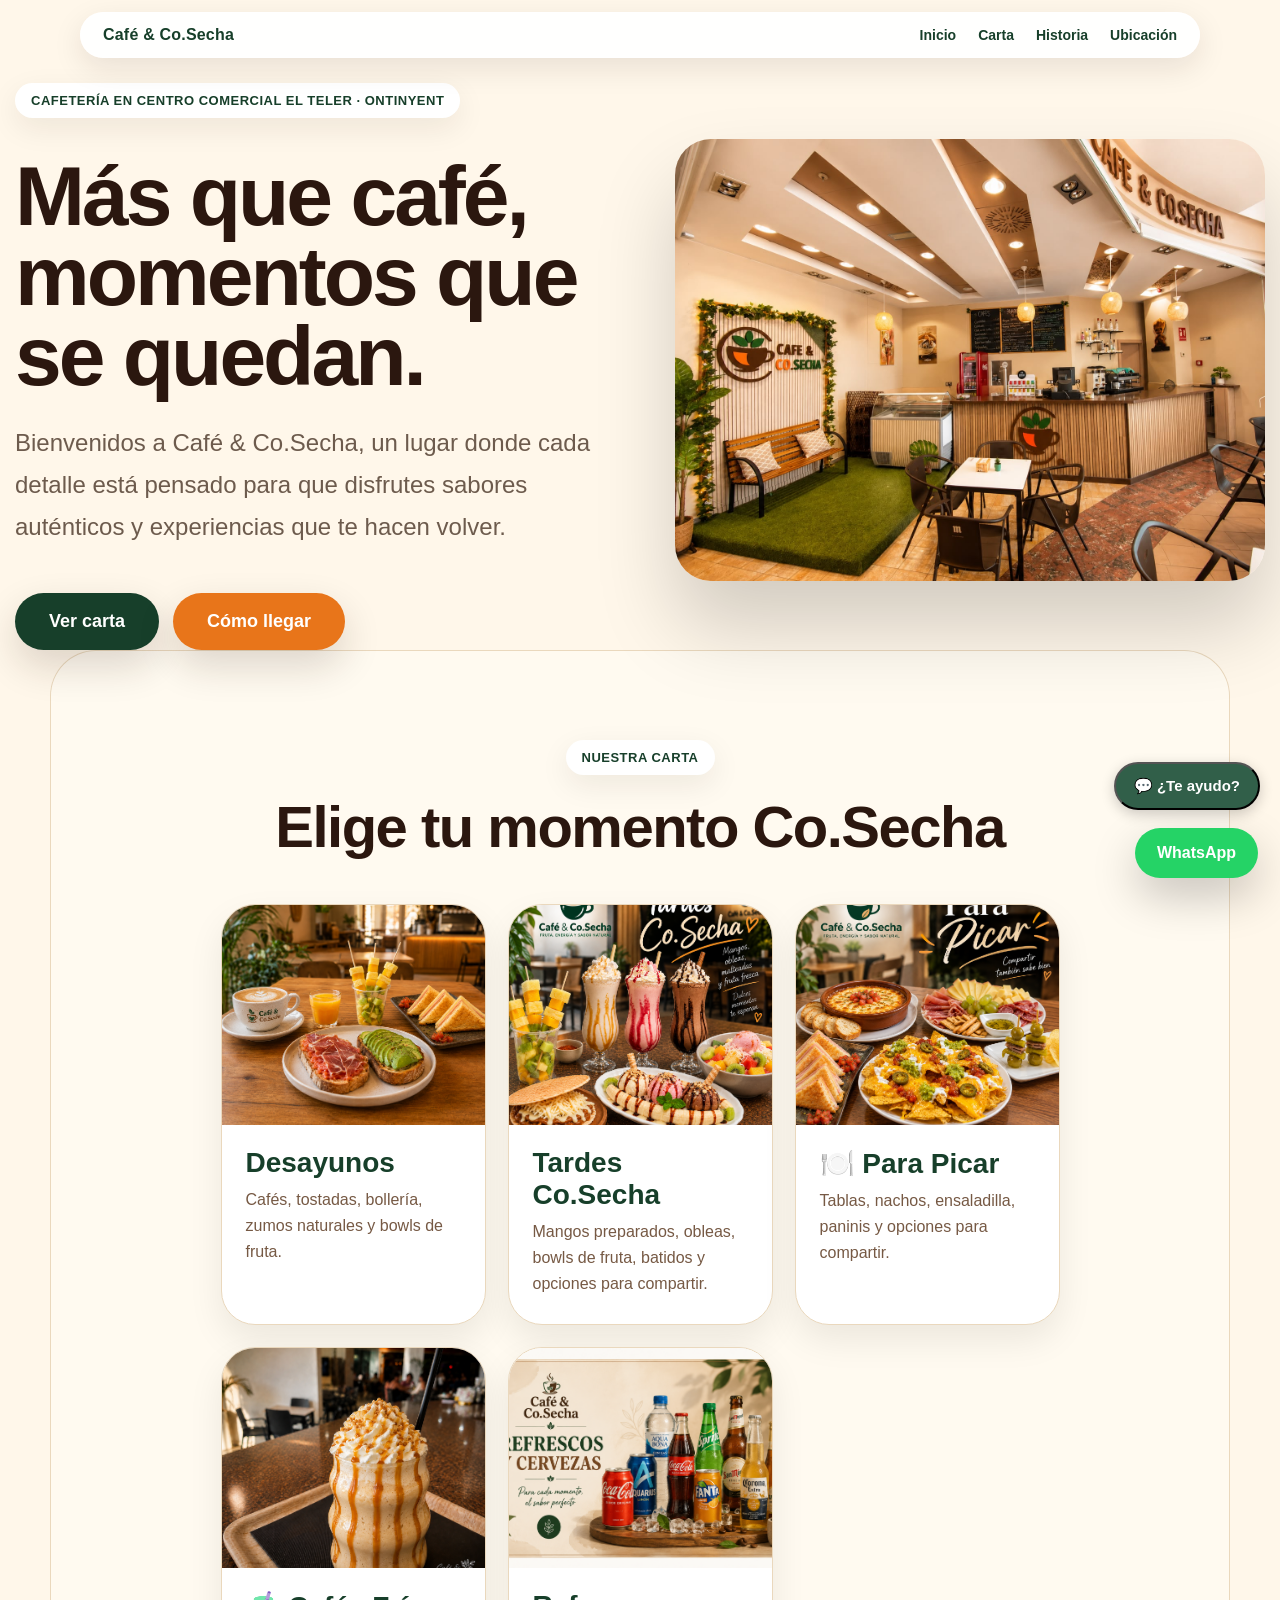
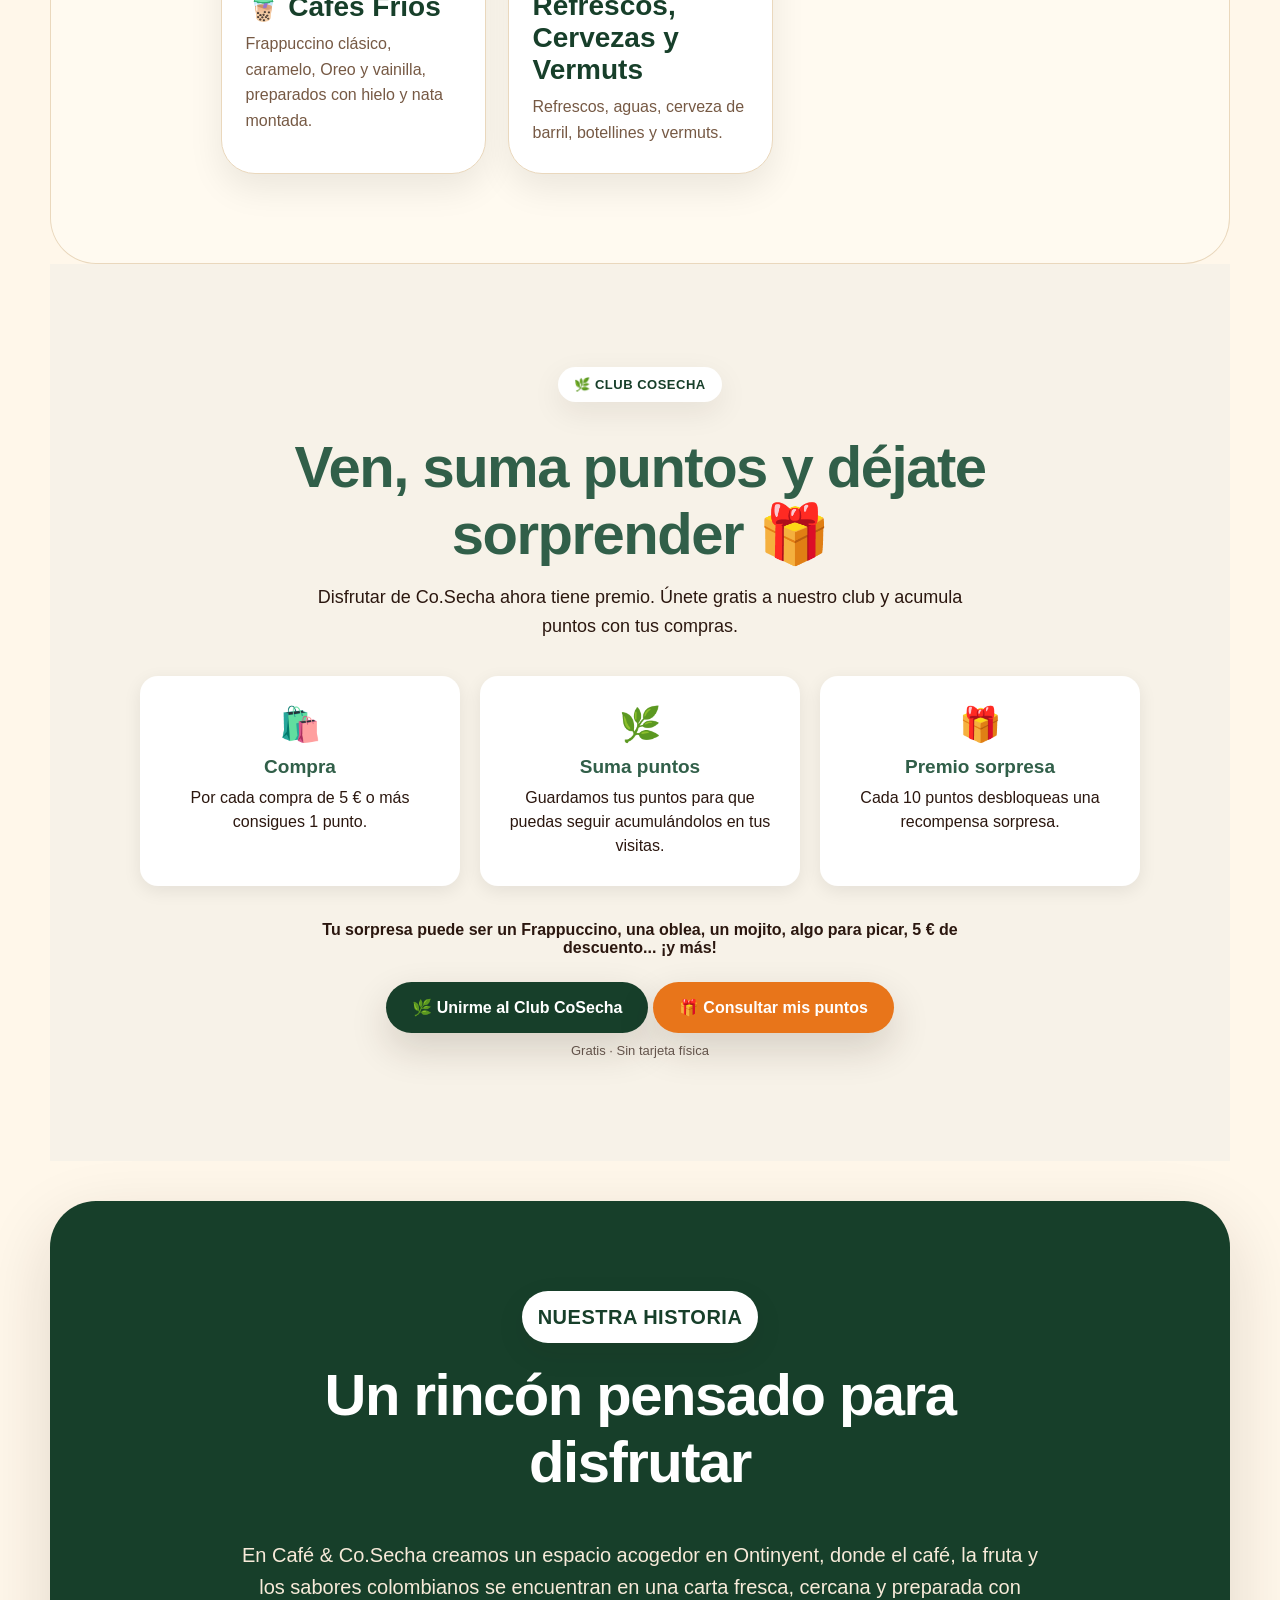
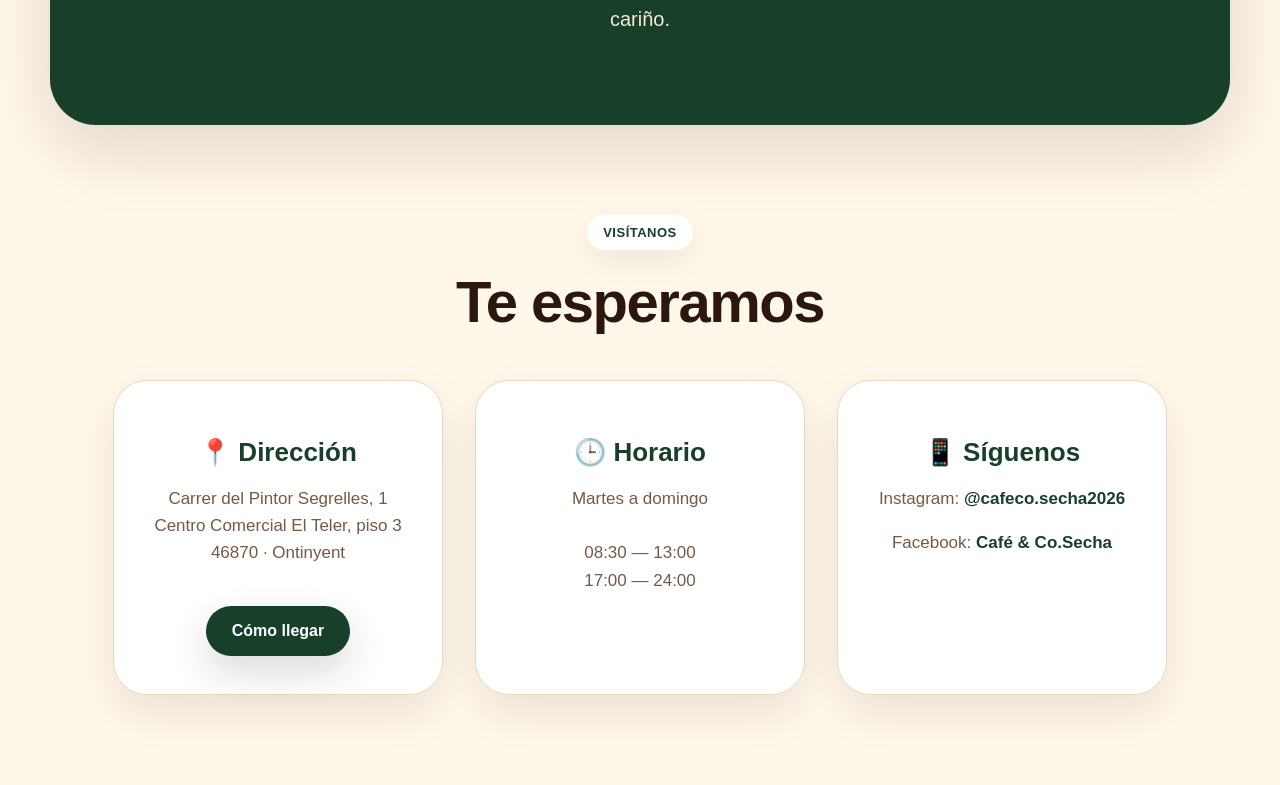
==== commit 0619d917: "Platos para picar" ====
--- a/index.html
+++ b/index.html
@@ -229,6 +229,13 @@
       >
         🌿 Unirme al Club CoSecha
       </button>
+      <button
+  type="button"
+  class="btn secondary club-boton"
+  id="consultar-puntos"
+>
+  🎁 Consultar mis puntos
+</button>
 
       <p class="club-gratis">
         Gratis · Sin tarjeta física
@@ -618,6 +625,16 @@
     "https://cafe-cosecha-ai.onrender.com"
   );
 });
+const botonConsultarPuntos = document.getElementById("consultar-puntos");
+
+botonConsultarPuntos.addEventListener("click", function () {
+  ventanaAsistente.classList.add("abierto");
+
+  iframeAsistente.contentWindow.postMessage(
+    "consultar-puntos-club",
+    "https://cafe-cosecha-ai.onrender.com"
+  );
+});
 
   cerrarAsistente.addEventListener("click", function () {
     ventanaAsistente.classList.remove("abierto");
--- a/styles.css
+++ b/styles.css
@@ -1074,4 +1074,42 @@
   .frappuccino-content p {
     font-size: 0.96rem;
   }
-}+}
+
+/* Tarjeta Salchichitas Bacon Cheese */
+
+.salchichitas-card {
+  width: 100%;
+  box-sizing: border-box;
+  overflow: hidden;
+}
+
+.salchichitas-card .foto-bowls {
+  display: block;
+  max-width: 100%;
+  height: auto;
+  box-sizing: border-box;
+}
+
+.salchichitas-card .product-row {
+  display: flex;
+  flex-wrap: wrap;
+  gap: 10px;
+  align-items: flex-start;
+  width: 100%;
+  box-sizing: border-box;
+}
+
+.salchichitas-card .product-info {
+  flex: 1 1 180px;
+  min-width: 0;
+}
+
+.salchichitas-card .product-info small {
+  display: block;
+  overflow-wrap: anywhere;
+}
+
+.salchichitas-card .product-price {
+  white-space: nowrap;
+}
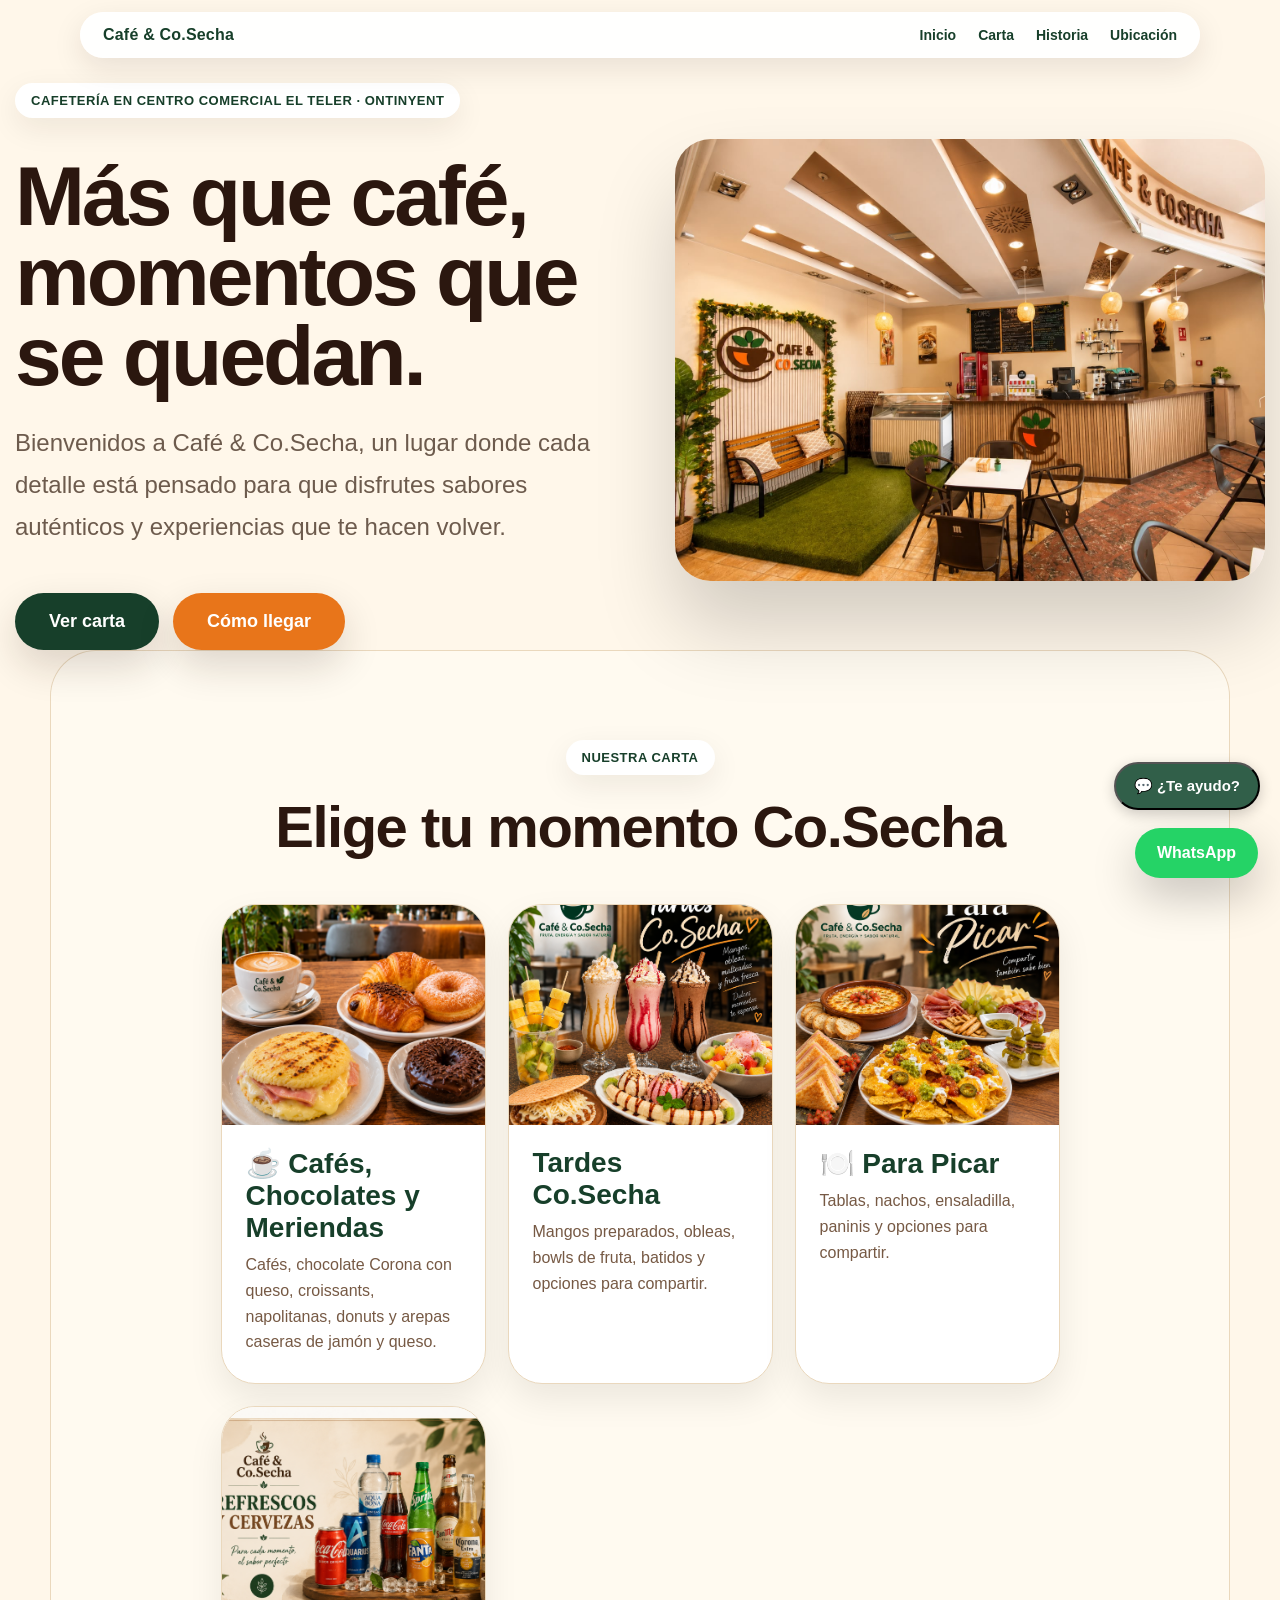
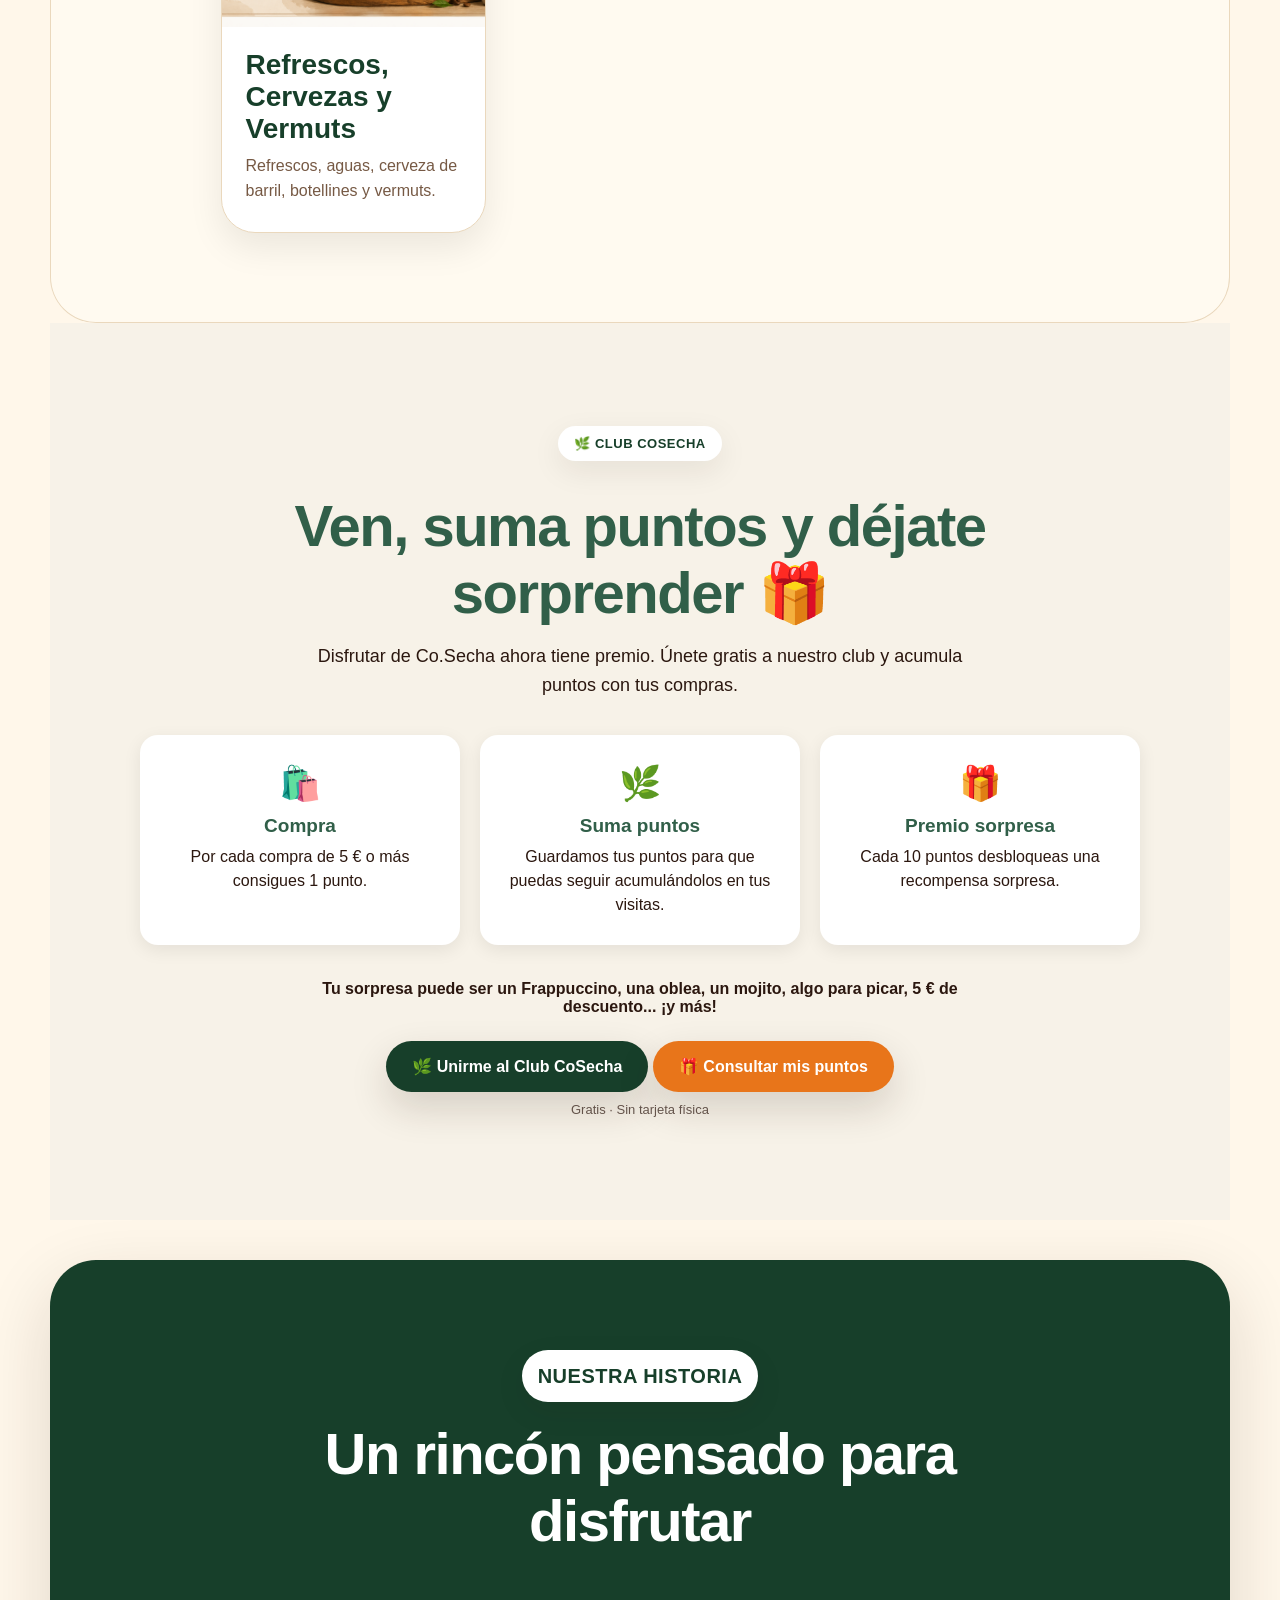
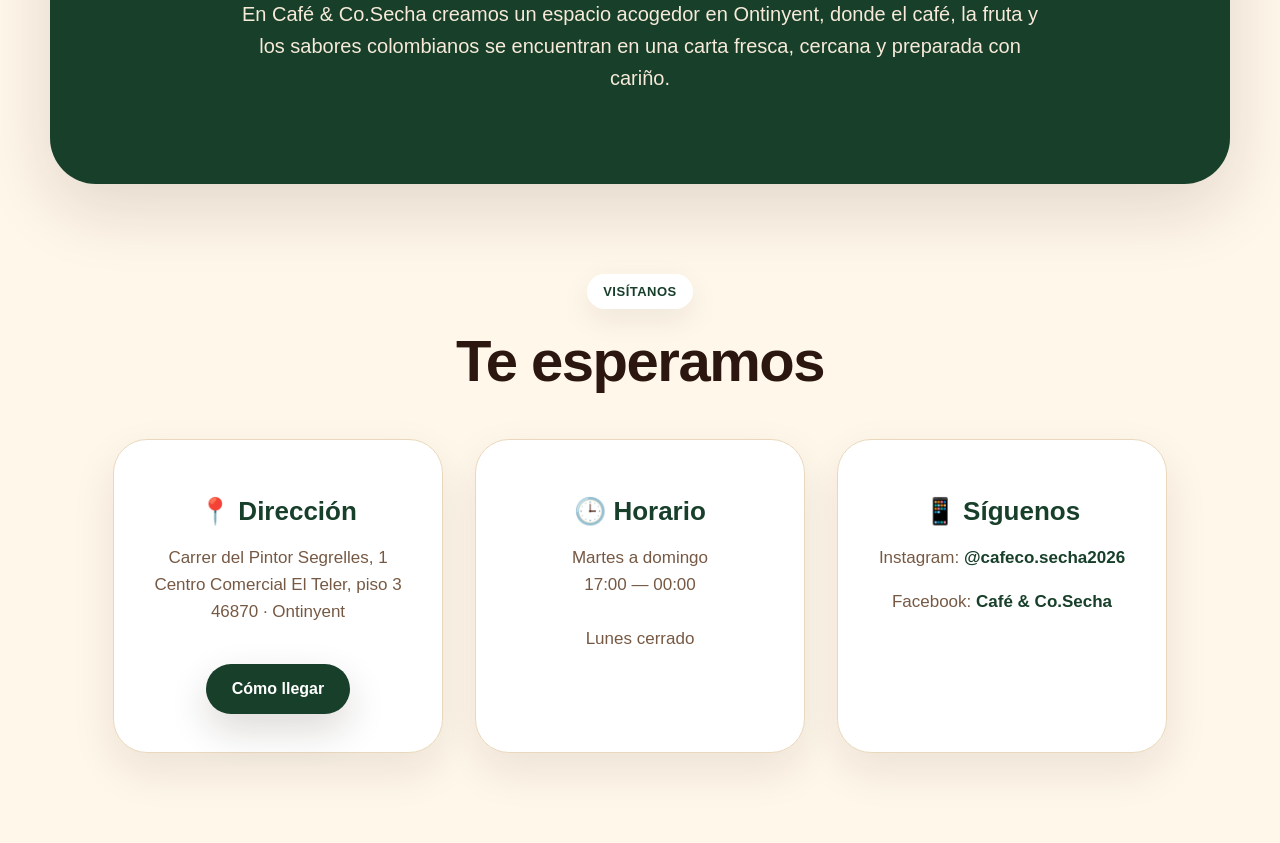
==== commit feeb81eb: "Actualizar carta de meriendas y nuevas imagenes" ====
--- a/index.html
+++ b/index.html
@@ -11,7 +11,7 @@
 
   <meta
     name="description"
-    content="Café & Co.Secha en Ontinyent: desayunos, café, frappuccinos, mangos preparados, obleas colombianas, fruta fresca, refrescos, cervezas y vermuts."
+    content="Café & Co.Secha en Ontinyent: cafés, chocolate colombiano con queso, mangos preparados, obleas, frappuccinos, aperitivos y bebidas. Abierto de martes a domingo por las tardes."
   >
 
   <title>Café & Co.Secha | Cafetería en Ontinyent</title>
@@ -87,21 +87,44 @@
 
       <!-- DESAYUNOS -->
 
-      <a class="menu-card" href="desayunos.html">
-
-        <img
-          src="images/desayuno-tarjeta.png"
-          alt="Desayunos Café & Co.Secha"
-        >
-
-        <h3>Desayunos</h3>
-
-        <p>
-          Cafés, tostadas, bollería, zumos naturales
-          y bowls de fruta.
-        </p>
-
-      </a>
+      
+<!-- DESAYUNOS OCULTOS TEMPORALMENTE
+<a class="menu-card" href="desayunos.html">
+
+  <img
+    src="images/desayuno-tarjeta.png"
+    alt="Desayunos Café & Co.Secha"
+  >
+
+  <h3>Desayunos</h3>
+
+  <p>
+    Cafés, tostadas, bollería, zumos naturales
+    y bowls de fruta.
+  </p>
+
+</a>
+FIN DESAYUNOS OCULTOS -->
+
+
+<!-- CAFÉS, CHOCOLATES Y MERIENDAS -->
+
+<a class="menu-card" href="meriendas.html">
+
+  <img
+  src="images/meriendas-cosecha.png"
+  alt="Cafés, chocolates y meriendas de Café & Co.Secha"
+>
+
+  <h3>☕ Cafés, Chocolates y Meriendas</h3>
+
+  <p>
+    Cafés, chocolate Corona con queso,
+    croissants, napolitanas, donuts
+    y arepas caseras de jamón y queso.
+  </p>
+
+</a>
 
 
       <!-- TARDES -->
@@ -139,23 +162,7 @@
 
 </a>
 
-      <!-- CAFÉS FRÍOS -->
-
-      <a class="menu-card" href="cafes-frios.html">
-
-        <img
-          src="images/frappuccino-caramelo.jpg"
-          alt="Frappuccinos de Café & Co.Secha"
-        >
-
-        <h3>🧋 Cafés Fríos</h3>
-
-        <p>
-          Frappuccino clásico, caramelo, Oreo y vainilla,
-          preparados con hielo y nata montada.
-        </p>
-
-      </a>
+      <!-- CAFÉS FRÍOS INTEGRADOS EN MERIENDAS -->
 
 
       <!-- BEBIDAS -->
@@ -299,11 +306,13 @@
       <div>
         <h3>🕒 Horario</h3>
 
-        <p>
-          Martes a domingo<br><br>
-          08:30 — 13:00<br>
-          17:00 — 24:00
-        </p>
+        
+<p>
+  Martes a domingo<br>
+  17:00 — 00:00<br><br>
+  Lunes cerrado
+</p>
+
       </div>
 
 
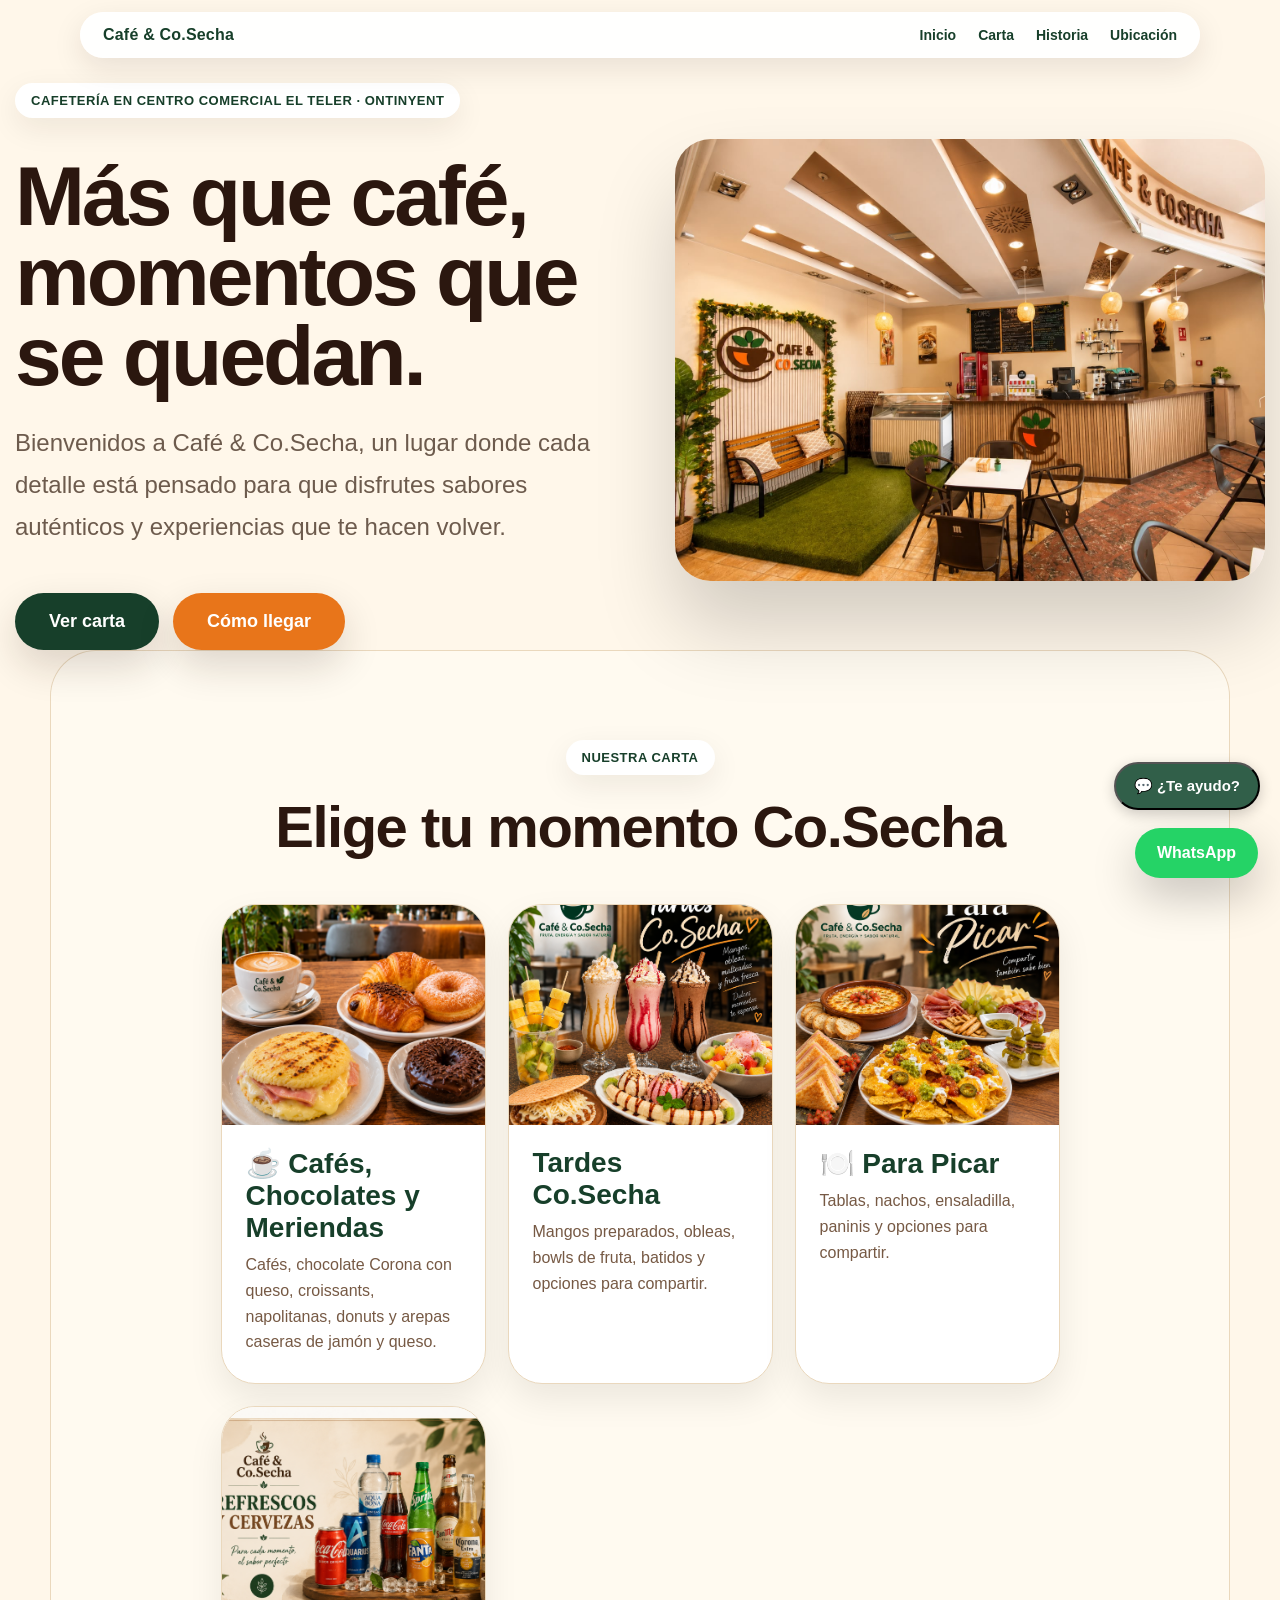
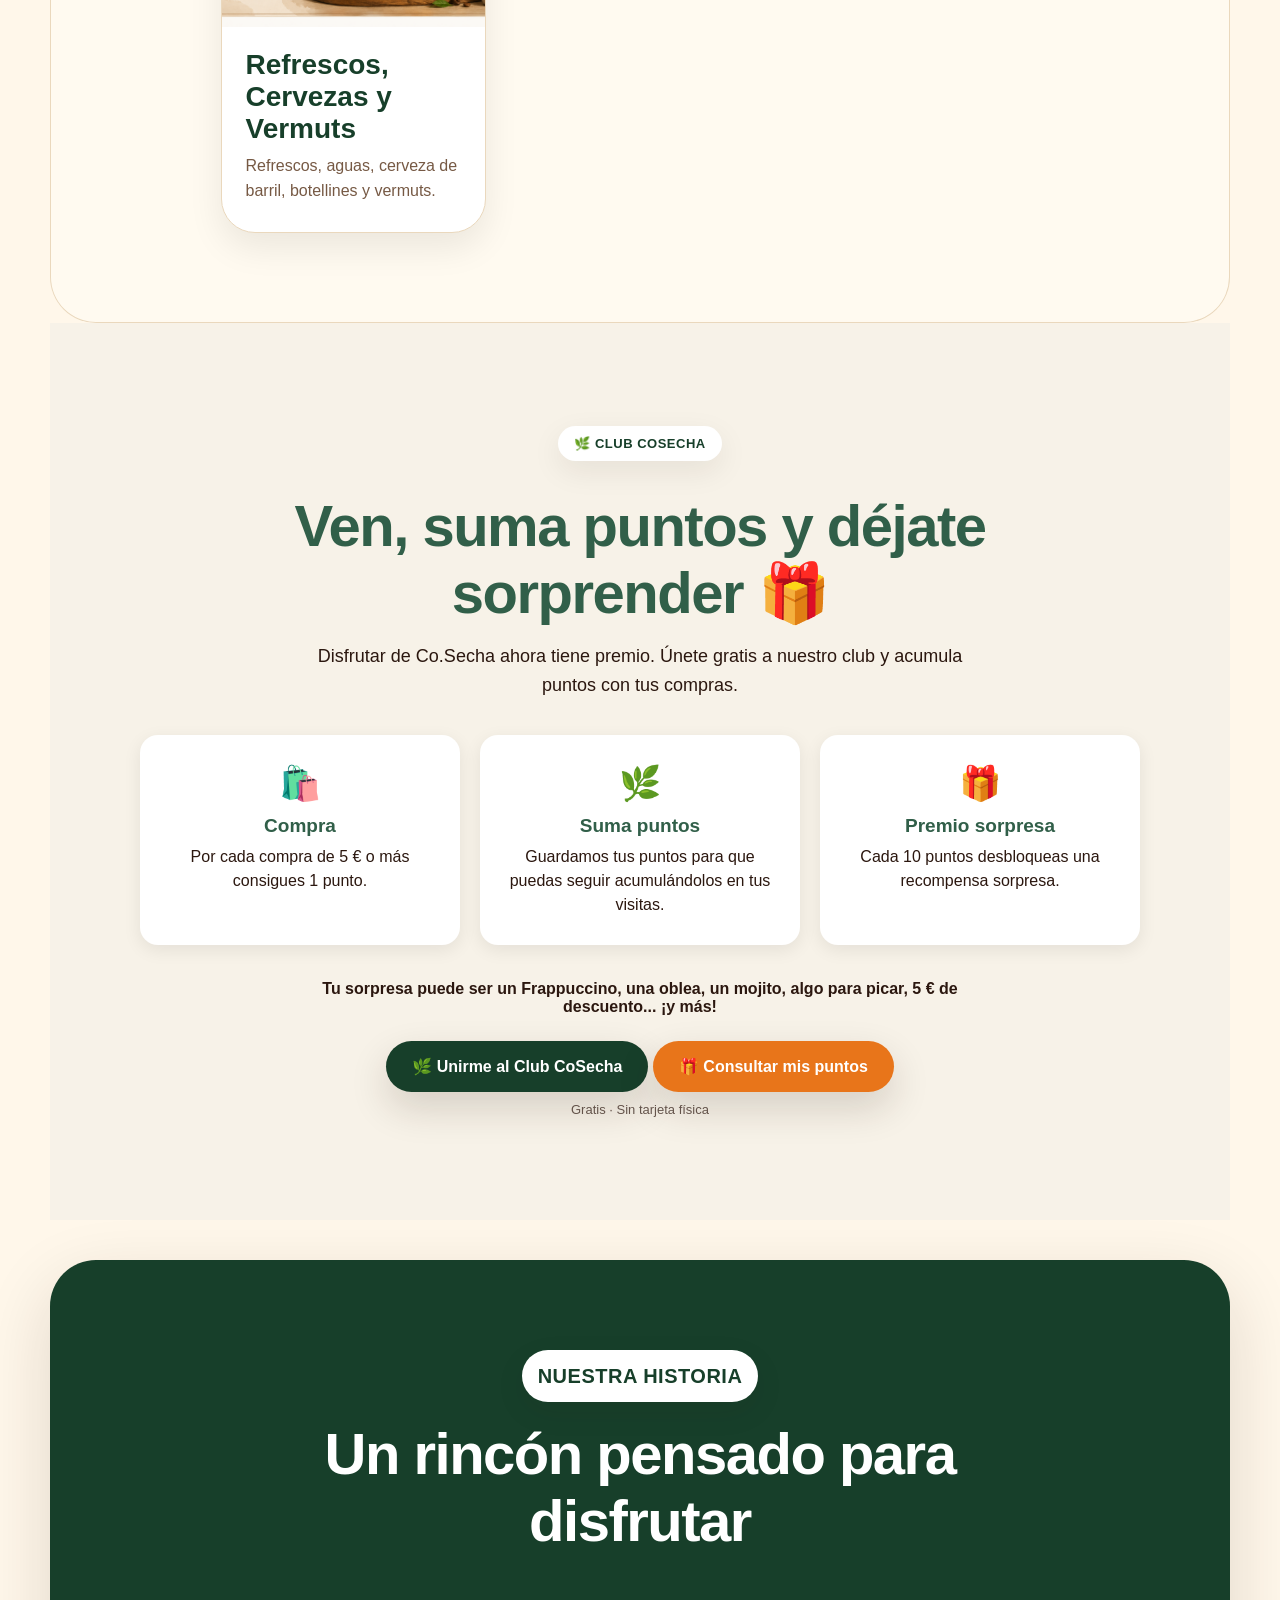
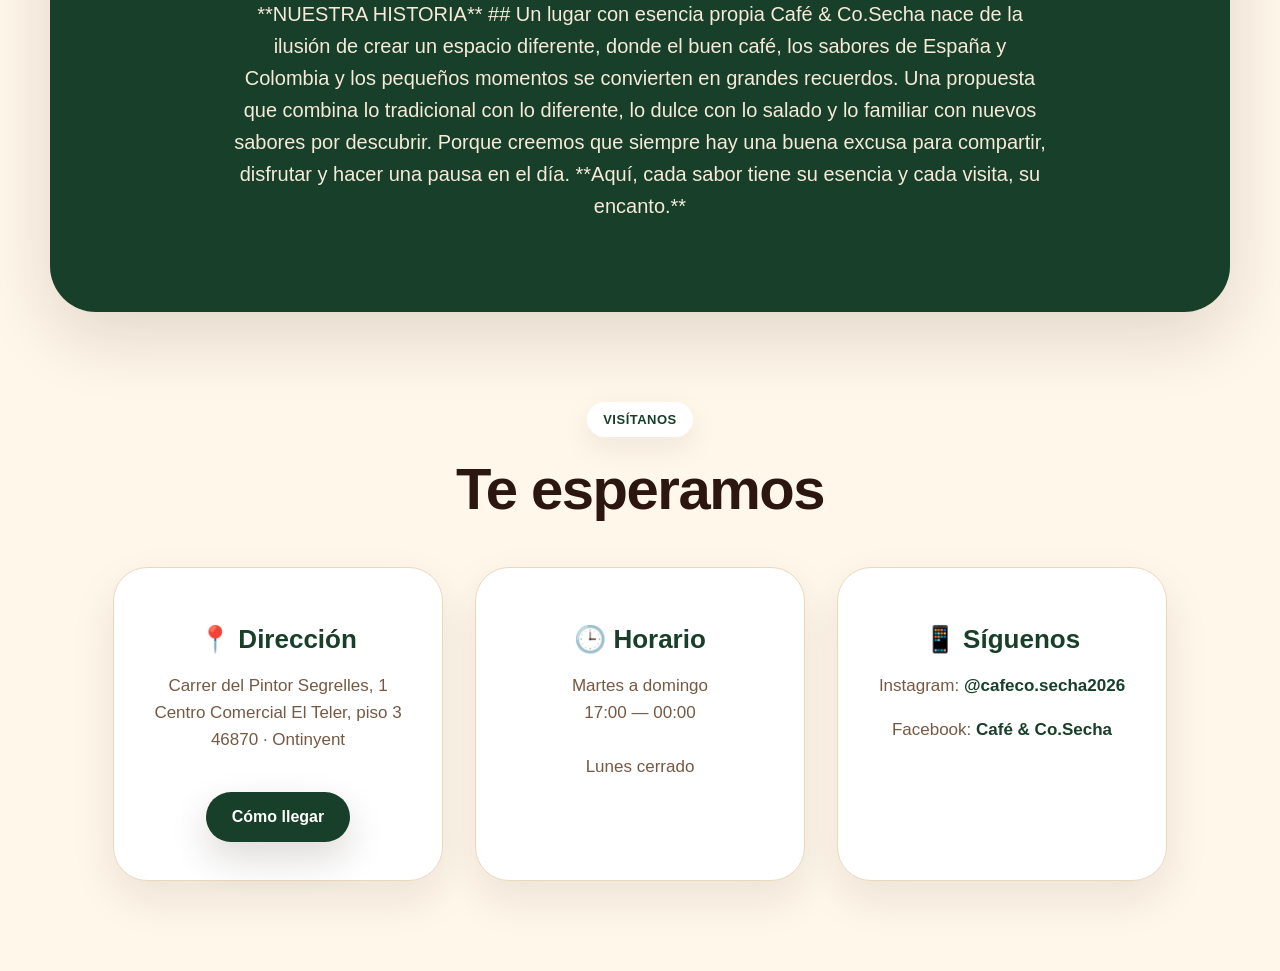
==== commit f75d1489: "Update index.html" ====
--- a/index.html
+++ b/index.html
@@ -19,7 +19,7 @@
   <link rel="stylesheet" href="styles.css">
 </head>
 
-<body>
+<body class="pagina-inicio">
 
   <!-- NAVEGACIÓN -->
 
@@ -263,9 +263,17 @@
     <h2>Un rincón pensado para disfrutar</h2>
 
     <p>
-      En Café & Co.Secha creamos un espacio acogedor en Ontinyent,
-      donde el café, la fruta y los sabores colombianos se encuentran
-      en una carta fresca, cercana y preparada con cariño.
+     **NUESTRA HISTORIA**
+
+## Un lugar con esencia propia
+
+Café & Co.Secha nace de la ilusión de crear un espacio diferente, donde el buen café, los sabores de España y Colombia y los pequeños momentos se convierten en grandes recuerdos.
+
+Una propuesta que combina lo tradicional con lo diferente, lo dulce con lo salado y lo familiar con nuevos sabores por descubrir.
+
+Porque creemos que siempre hay una buena excusa para compartir, disfrutar y hacer una pausa en el día.
+
+**Aquí, cada sabor tiene su esencia y cada visita, su encanto.**
     </p>
 
   </section>
--- a/styles.css
+++ b/styles.css
@@ -1113,3 +1113,349 @@
 .salchichitas-card .product-price {
   white-space: nowrap;
 }
+
+/* =====================================
+   MERIENDAS - VERSION MOVIL
+   ===================================== */
+
+@media (max-width: 700px) {
+
+  /* Espaciado general */
+ .pagina-meriendas .section {
+    padding: 24px 14px 45px;
+  }
+
+  /* Titulo de la pagina */
+  .pagina-meriendas .page-header {
+    margin: 12px auto 25px;
+  }
+
+  .pagina-meriendas
+   .page-header h1 {
+    font-size: 30px;
+    line-height: 1.15;
+    letter-spacing: -0.5px;
+    margin: 12px 0;
+  }
+
+  /* Tarjetas en una columna */
+  .pagina-meriendas .price-grid {
+    grid-template-columns: 1fr;
+    gap: 16px;
+    margin-top: 20px;
+  }
+
+  /* Tarjetas mas compactas */
+  .pagina-meriendas .price-card {
+    padding: 20px 18px;
+    border-radius: 22px;
+  }
+
+  /* Titulos de las categorias */
+  .pagina-meriendas .price-card h3 {
+    font-size: 21px;
+    line-height: 1.3;
+    margin-bottom: 14px;
+  }
+
+  /* Filas de productos */
+  .pagina-meriendas .product-row {
+    grid-template-columns: minmax(0, 1fr) auto;
+    gap: 12px;
+    padding: 13px 0;
+  }
+
+  /* Nombres de productos */
+  .pagina-meriendas .product-info strong {
+    font-size: 17px;
+    line-height: 1.3;
+    margin-bottom: 5px;
+  }
+
+  /* Descripciones */
+  .pagina-meriendas .product-info p {
+    font-size: 14px;
+    line-height: 1.45;
+    margin: 5px 0 0;
+  }
+
+  /* Precios */
+  .pagina-meriendas .price {
+    font-size: 16px;
+    white-space: nowrap;
+  }
+
+  /* Fotografias */
+  .pagina-meriendas .foto-bowls {
+    width: 100%;
+    height: 200px;
+    object-fit: cover;
+    border-radius: 14px;
+    margin: 12px 0 14px;
+  }
+
+}
+
+/* ==========================================
+   CAFE & CO.SECHA - INICIO EN MOVILES
+   ========================================== */
+
+@media (max-width: 700px) {
+
+  /* Evitar desplazamiento horizontal */
+  .pagina-inicio {
+    overflow-x: hidden;
+  }
+
+  /* MENU SUPERIOR */
+  .pagina-inicio .navbar {
+    position: relative;
+    top: auto;
+    left: auto;
+    transform: none;
+    width: calc(100% - 24px);
+    max-width: none;
+    margin: 12px auto 0;
+    padding: 14px 12px;
+    border-radius: 22px;
+    gap: 12px;
+    flex-direction: column;
+  }
+
+  .pagina-inicio .brand {
+    font-size: 19px;
+    text-align: center;
+  }
+
+  .pagina-inicio .nav-links {
+    display: flex;
+    flex-wrap: wrap;
+    justify-content: center;
+    gap: 10px 16px;
+    font-size: 13px;
+  }
+
+  /* PORTADA */
+  .pagina-inicio .hero {
+    min-height: auto;
+    padding: 25px 18px 45px;
+  }
+
+  .pagina-inicio .hero-grid {
+    display: grid;
+    grid-template-columns: minmax(0, 1fr);
+    gap: 28px;
+    margin: 0 auto;
+    width: 100%;
+  }
+
+  /* TITULO PRINCIPAL */
+  .pagina-inicio .hero h1 {
+    font-size: clamp(34px, 9vw, 42px);
+    line-height: 1.12;
+    letter-spacing: -1px;
+    margin: 20px 0;
+    overflow-wrap: break-word;
+  }
+
+  /* TEXTO DE BIENVENIDA */
+  .pagina-inicio .subtitle {
+    font-size: 16px;
+    line-height: 1.6;
+    margin: 14px 0 0;
+  }
+
+  /* BOTONES */
+  .pagina-inicio .hero-buttons {
+    display: flex;
+    flex-wrap: wrap;
+    gap: 10px;
+    margin-top: 25px;
+  }
+
+  .pagina-inicio .hero-buttons .btn {
+    font-size: 14px;
+    padding: 13px 17px;
+    text-align: center;
+    box-shadow: 0 8px 18px rgba(43,23,15,.12);
+  }
+
+  /* FOTO DE LA CAFETERIA */
+  .pagina-inicio .hero-image {
+    width: 100%;
+    justify-content: center;
+  }
+
+  .pagina-inicio .hero-image img {
+    width: 100%;
+    max-width: 100%;
+    border-radius: 20px;
+  }
+
+  /* SECCIONES DE LA PAGINA */
+  .pagina-inicio .section {
+    padding: 48px 16px;
+  }
+
+  .pagina-inicio .section h2 {
+    font-size: 30px;
+    line-height: 1.2;
+    letter-spacing: -0.5px;
+  }
+
+  /* TARJETAS DE LA CARTA */
+  .pagina-inicio .menu-grid {
+    grid-template-columns: 1fr;
+    max-width: 420px;
+    margin: 0 auto;
+    gap: 18px;
+  }
+
+  .pagina-inicio #carta .menu-card h3 {
+    font-size: 22px;
+    padding: 16px 18px 8px;
+  }
+
+  .pagina-inicio #carta .menu-card p {
+    font-size: 14px;
+    line-height: 1.5;
+    padding: 0 18px 20px;
+  }
+
+  /* WHATSAPP MAS DISCRETO */
+  .pagina-inicio .whatsapp {
+    right: 12px;
+    bottom: 12px;
+    padding: 11px 15px;
+    font-size: 12px;
+    border-radius: 30px;
+  }
+
+}
+
+/* =====================================
+   ULTIMOS AJUSTES - INICIO MOVIL
+   ===================================== */
+
+@media (max-width: 700px) {
+
+  /* Dar espacio a los lados del contenido */
+  .pagina-inicio .hero-grid {
+    padding: 0 8px;
+  }
+
+  /* Titulo con mejores margenes */
+  .pagina-inicio .hero h1 {
+    font-size: clamp(32px, 8.5vw, 38px);
+    line-height: 1.15;
+    margin: 20px 0;
+  }
+
+  /* Foto sin desbordamientos */
+  .pagina-inicio .hero-image {
+    padding: 0;
+    overflow: hidden;
+    border-radius: 20px;
+  }
+
+  /* Boton de WhatsApp mas compacto */
+  .pagina-inicio .whatsapp {
+    right: 10px;
+    bottom: 10px;
+    padding: 9px 12px;
+    font-size: 11px;
+  }
+
+}
+
+
+/* ==========================================
+   BOTONES FLOTANTES - INICIO MOVIL
+   ========================================== */
+
+@media (max-width: 700px) {
+
+  /* Asistente virtual */
+  .pagina-inicio #boton-asistente {
+    position: fixed;
+    right: 12px;
+    bottom: 75px;
+    left: auto;
+    top: auto;
+    transform: none;
+    z-index: 1000;
+
+    width: auto;
+    max-width: calc(100vw - 24px);
+    padding: 10px 14px;
+    font-size: 12px;
+    line-height: 1.3;
+    border-radius: 30px;
+  }
+
+  /* WhatsApp debajo del asistente */
+  .pagina-inicio .whatsapp {
+    position: fixed;
+    right: 12px;
+    bottom: 16px;
+    left: auto;
+    top: auto;
+    z-index: 999;
+
+    padding: 10px 14px;
+    font-size: 12px;
+    border-radius: 30px;
+  }
+
+}
+
+/* ==========================================
+   ASISTENTE VIRTUAL - VERSION MOVIL
+   ========================================== */
+
+@media (max-width: 700px) {
+
+  /* Ventana exterior del asistente */
+  .pagina-inicio #ventana-asistente {
+    position: fixed;
+   top: 12px;
+left: 12px;
+right: 12px;
+bottom: auto;
+
+width: auto;
+height: calc(100dvh - 24px);
+    max-width: none;
+    max-height: none;
+
+    display: none;
+    flex-direction: column;
+    overflow: hidden;
+    border-radius: 18px;
+    z-index: 9999;
+  }
+
+  /* Mostrar cuando el asistente esté abierto */
+  .pagina-inicio #ventana-asistente.abierto,
+  .pagina-inicio #ventana-asistente.activo,
+  .pagina-inicio #ventana-asistente.visible {
+    display: flex;
+  }
+
+  /* Cabecera exterior más compacta */
+  .pagina-inicio .cabecera-asistente {
+    flex-shrink: 0;
+    padding: 10px 14px;
+  }
+
+  /* Chat integrado */
+  .pagina-inicio .iframe-asistente {
+    display: block;
+    width: 100%;
+    height: 100%;
+    min-height: 0;
+    flex: 1;
+    border: none;
+  }
+
+}
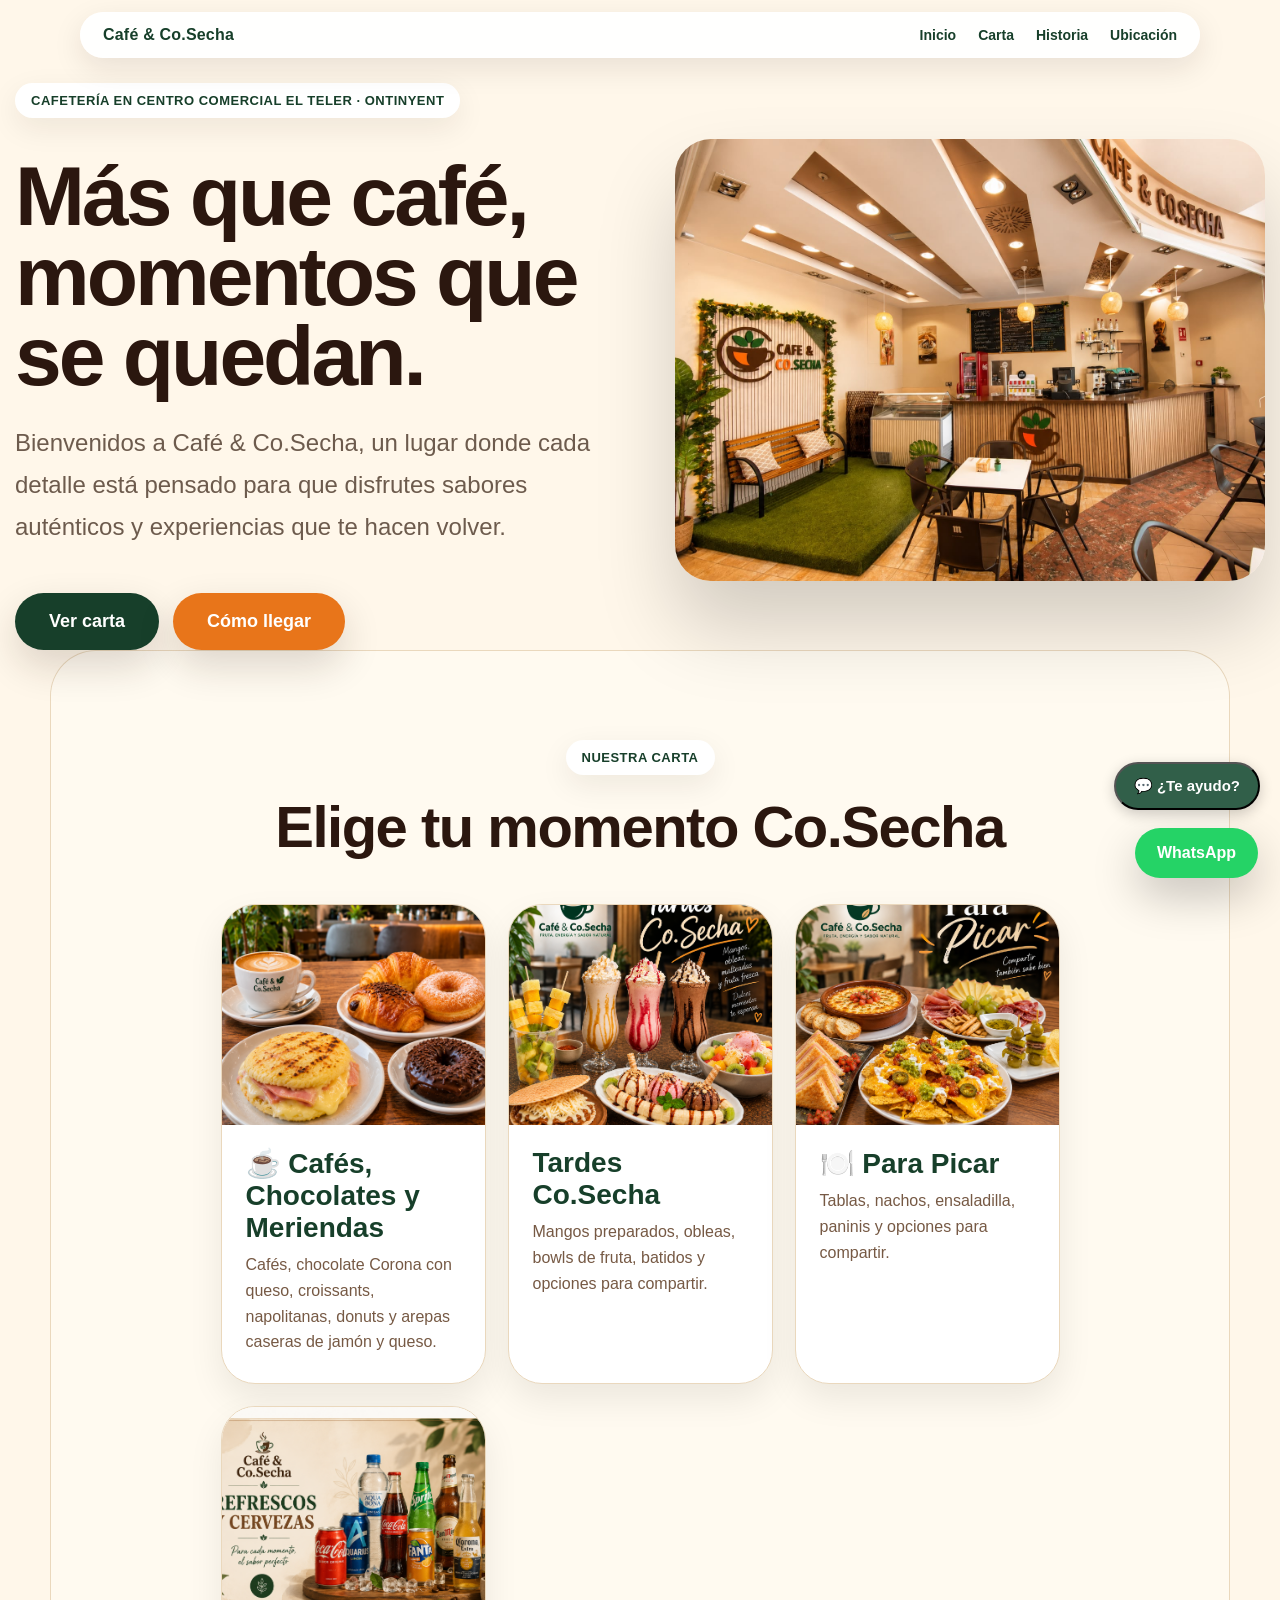
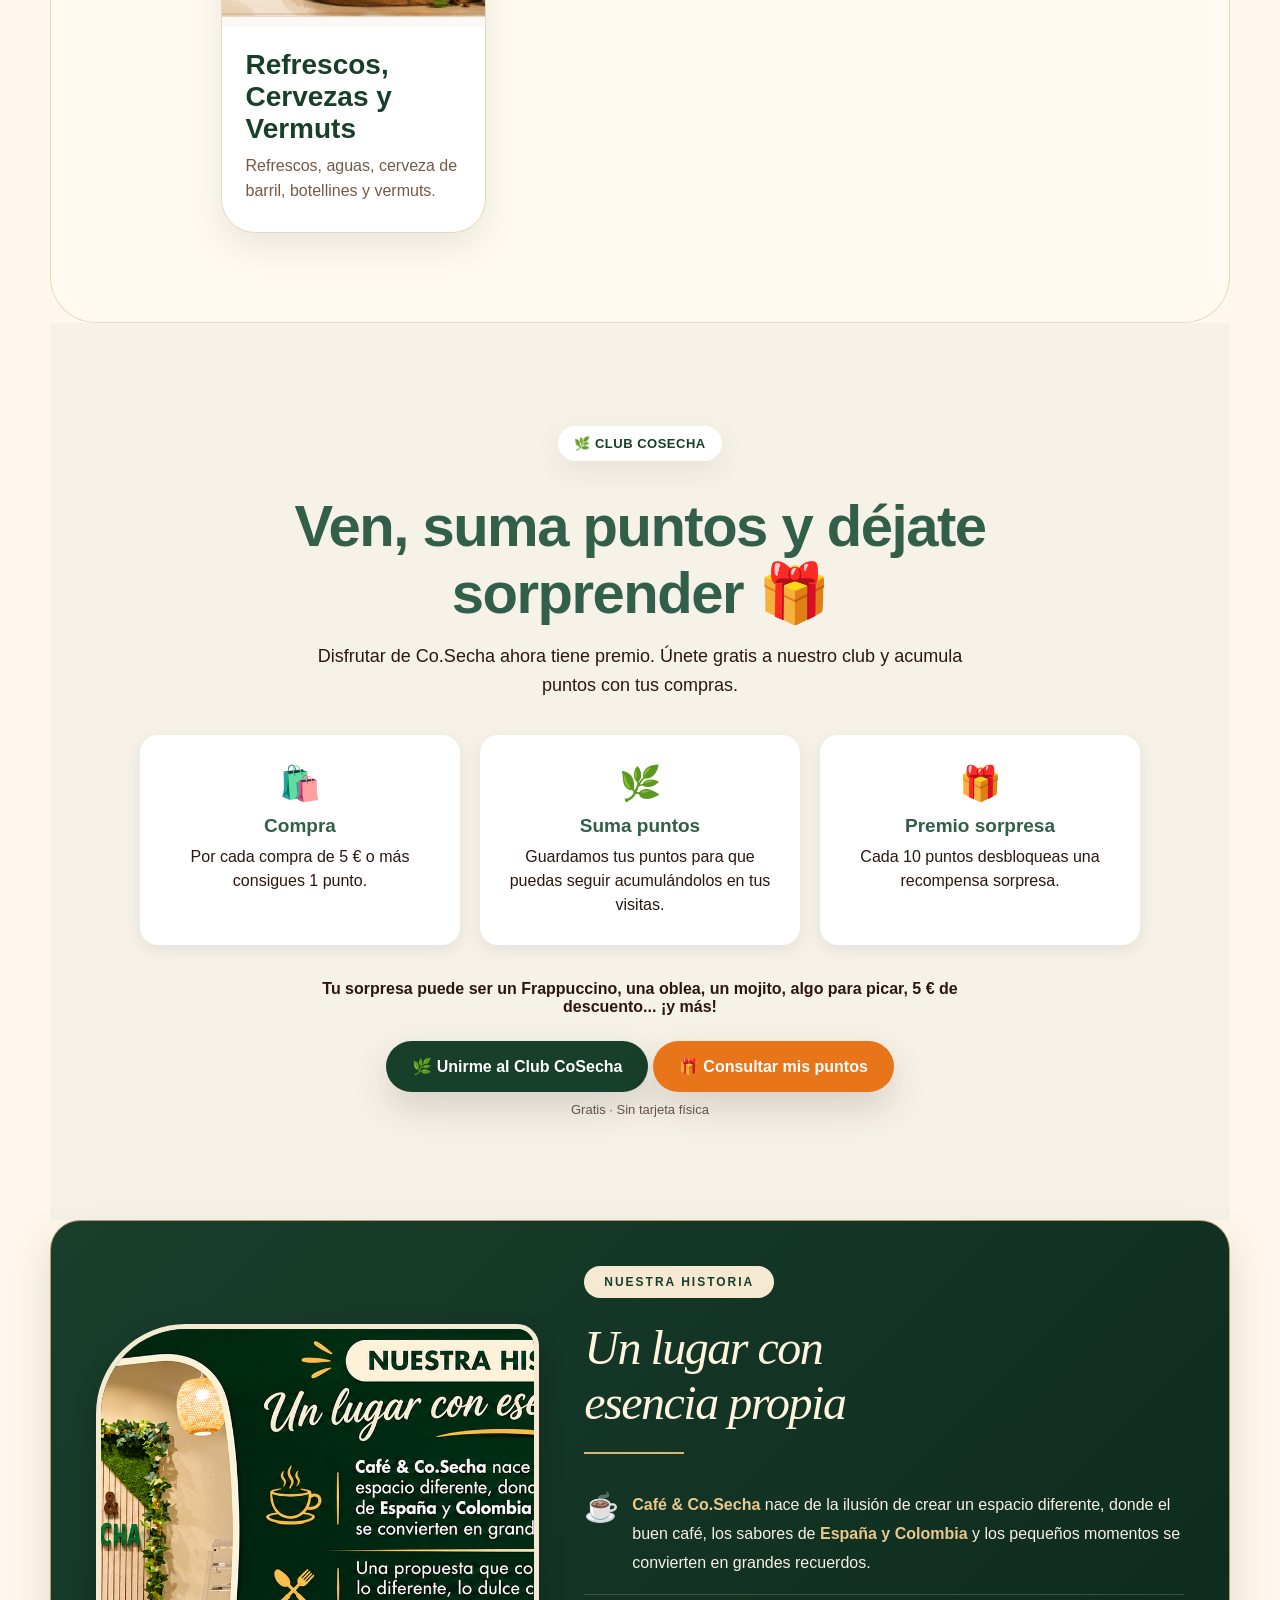
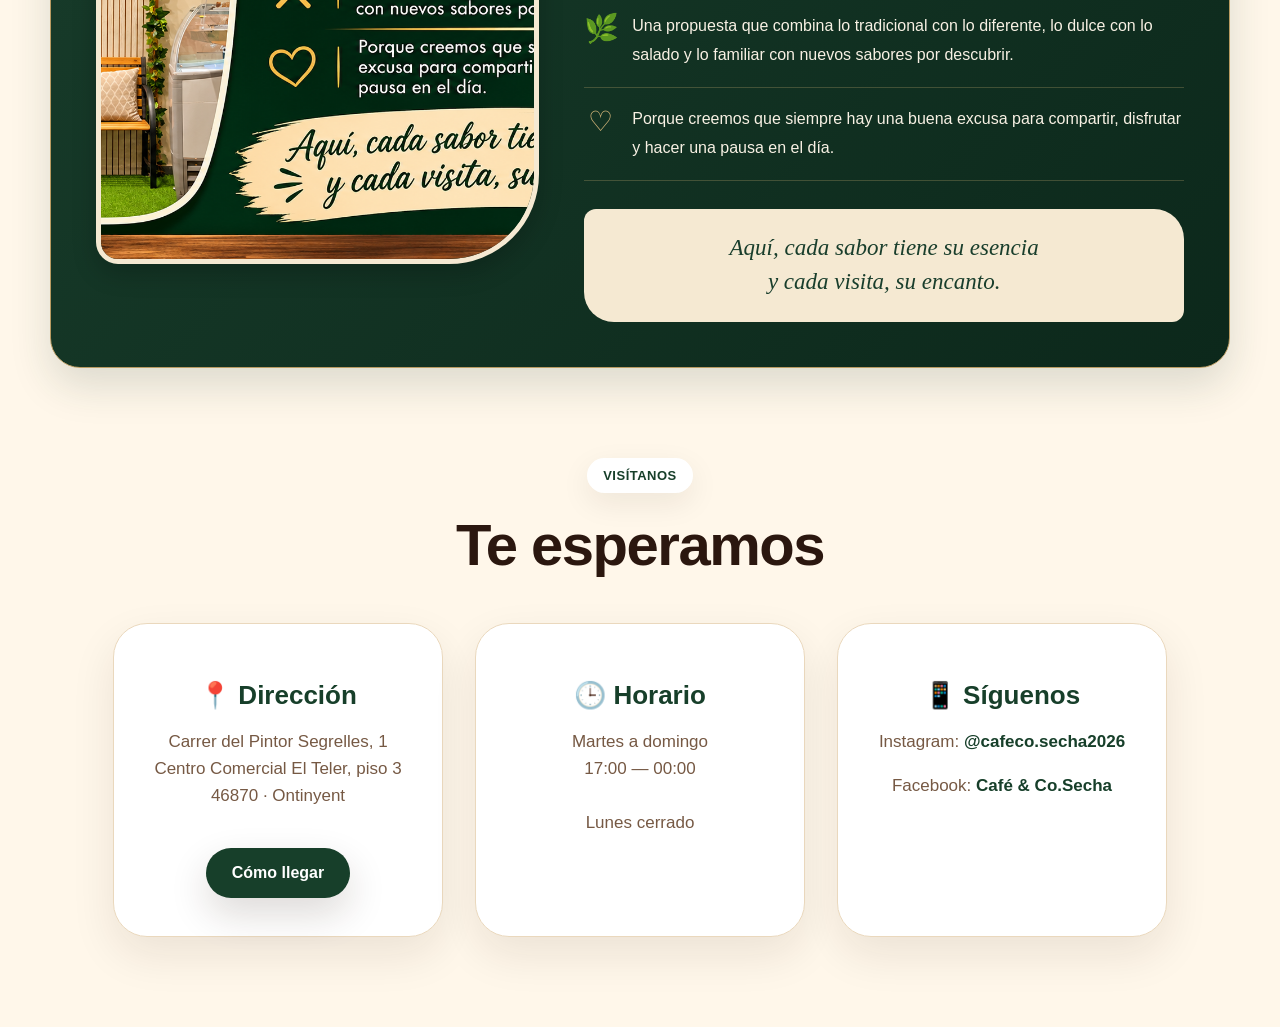
==== commit 548e9b91: "nuestra historia" ====
--- a/index.html
+++ b/index.html
@@ -252,31 +252,65 @@
 
   </section>
 
-  <!-- NUESTRA HISTORIA -->
-
-  <section id="historia" class="section story">
-
-    <p class="eyebrow">
-      Nuestra historia
-    </p>
-
-    <h2>Un rincón pensado para disfrutar</h2>
-
-    <p>
-     **NUESTRA HISTORIA**
-
-## Un lugar con esencia propia
-
-Café & Co.Secha nace de la ilusión de crear un espacio diferente, donde el buen café, los sabores de España y Colombia y los pequeños momentos se convierten en grandes recuerdos.
-
-Una propuesta que combina lo tradicional con lo diferente, lo dulce con lo salado y lo familiar con nuevos sabores por descubrir.
-
-Porque creemos que siempre hay una buena excusa para compartir, disfrutar y hacer una pausa en el día.
-
-**Aquí, cada sabor tiene su esencia y cada visita, su encanto.**
-    </p>
-
-  </section>
+ 
+<!-- NUESTRA HISTORIA -->
+
+<section id="historia" class="section historia-cosecha">
+
+  <div class="historia-foto">
+    <img
+      src="images/nuestra-historia.png"
+      alt="Rincón especial de Café & Co.Secha"
+      loading="lazy"
+    >
+  </div>
+
+  <div class="historia-contenido">
+
+    <span class="historia-etiqueta">
+      NUESTRA HISTORIA
+    </span>
+
+    <h2>Un lugar con<br>esencia propia</h2>
+
+    <div class="historia-linea"></div>
+
+    <div class="historia-parrafo">
+      <span class="historia-icono">☕</span>
+      <p>
+        <strong>Café &amp; Co.Secha</strong> nace de la ilusión
+        de crear un espacio diferente, donde el buen café,
+        los sabores de <strong>España y Colombia</strong>
+        y los pequeños momentos se convierten en grandes recuerdos.
+      </p>
+    </div>
+
+    <div class="historia-parrafo">
+      <span class="historia-icono">🌿</span>
+      <p>
+        Una propuesta que combina lo tradicional con lo diferente,
+        lo dulce con lo salado y lo familiar con nuevos sabores
+        por descubrir.
+      </p>
+    </div>
+
+    <div class="historia-parrafo">
+      <span class="historia-icono">♡</span>
+      <p>
+        Porque creemos que siempre hay una buena excusa
+        para compartir, disfrutar y hacer una pausa en el día.
+      </p>
+    </div>
+
+    <div class="historia-frase">
+      Aquí, cada sabor tiene su esencia<br>
+      y cada visita, su encanto.
+    </div>
+
+  </div>
+
+</section>
+
 
 
   <!-- CONTACTO -->
--- a/styles.css
+++ b/styles.css
@@ -1459,3 +1459,149 @@
   }
 
 }
+
+/* NUESTRA HISTORIA - CAFÉ & CO.SECHA */
+
+#historia.historia-cosecha {
+  display: grid;
+  grid-template-columns: 0.85fr 1.15fr;
+  align-items: center;
+  gap: 45px;
+  padding: 45px;
+  background: linear-gradient(135deg, #193e2c, #0c281b);
+  border: 1px solid #b99b62;
+  border-radius: 30px;
+  color: #fff8e9;
+  text-align: left;
+  box-shadow: 0 18px 40px rgba(25, 62, 44, 0.15);
+}
+
+.historia-foto {
+  position: relative;
+  min-width: 0;
+}
+
+.historia-foto img {
+  display: block;
+  width: 100%;
+  height: 540px;
+  object-fit: cover;
+  object-position: center;
+  border: 5px solid #f5e9d2;
+  border-radius: 90px 22px 90px 22px;
+  box-sizing: border-box;
+  box-shadow: 0 10px 25px rgba(0, 0, 0, 0.20);
+}
+
+.historia-contenido {
+  min-width: 0;
+}
+
+.historia-etiqueta {
+  display: inline-block;
+  padding: 9px 20px;
+  background: #f5e9d2;
+  color: #193e2c;
+  border-radius: 30px;
+  font-size: 12px;
+  font-weight: 800;
+  letter-spacing: 2px;
+}
+
+#historia .historia-contenido h2 {
+  font-family: Georgia, serif;
+  font-style: italic;
+  font-weight: 400;
+  font-size: clamp(32px, 4vw, 48px);
+  line-height: 1.15;
+  color: #fff4dd;
+  margin: 22px 0;
+  text-align: left;
+}
+
+.historia-linea {
+  width: 100px;
+  height: 2px;
+  background: #d6b77a;
+  margin-bottom: 20px;
+}
+
+.historia-parrafo {
+  display: flex;
+  align-items: flex-start;
+  gap: 16px;
+  padding: 17px 0;
+  border-bottom: 1px solid rgba(214, 183, 122, 0.25);
+}
+
+.historia-icono {
+  flex-shrink: 0;
+  width: 32px;
+  font-size: 28px;
+  color: #d6b77a;
+  text-align: center;
+}
+
+#historia .historia-parrafo p {
+  margin: 0;
+  font-size: 16px;
+  line-height: 1.8;
+  color: #f8f1e4;
+  text-align: left;
+}
+
+.historia-parrafo strong {
+  color: #e9c88c;
+}
+
+.historia-frase {
+  margin-top: 28px;
+  padding: 22px 15px;
+  background: #f5e9d2;
+  color: #193e2c;
+  border-radius: 12px 30px 12px 30px;
+  font-family: Georgia, serif;
+  font-size: 23px;
+  font-style: italic;
+  line-height: 1.5;
+  text-align: center;
+}
+
+/* ADAPTACIÓN PARA MÓVILES */
+
+@media (max-width: 800px) {
+
+  #historia.historia-cosecha {
+    grid-template-columns: 1fr;
+    padding: 25px;
+    gap: 28px;
+  }
+
+  .historia-foto img {
+    height: 350px;
+    border-radius: 55px 18px 55px 18px;
+  }
+
+  .historia-contenido {
+    text-align: center;
+  }
+
+  #historia .historia-contenido h2 {
+    font-size: 36px;
+    text-align: center;
+  }
+
+  .historia-linea {
+    margin: 0 auto 15px;
+  }
+
+  #historia .historia-parrafo p {
+    font-size: 15px;
+  }
+
+  .historia-frase {
+    font-size: 20px;
+  }
+
+}
+
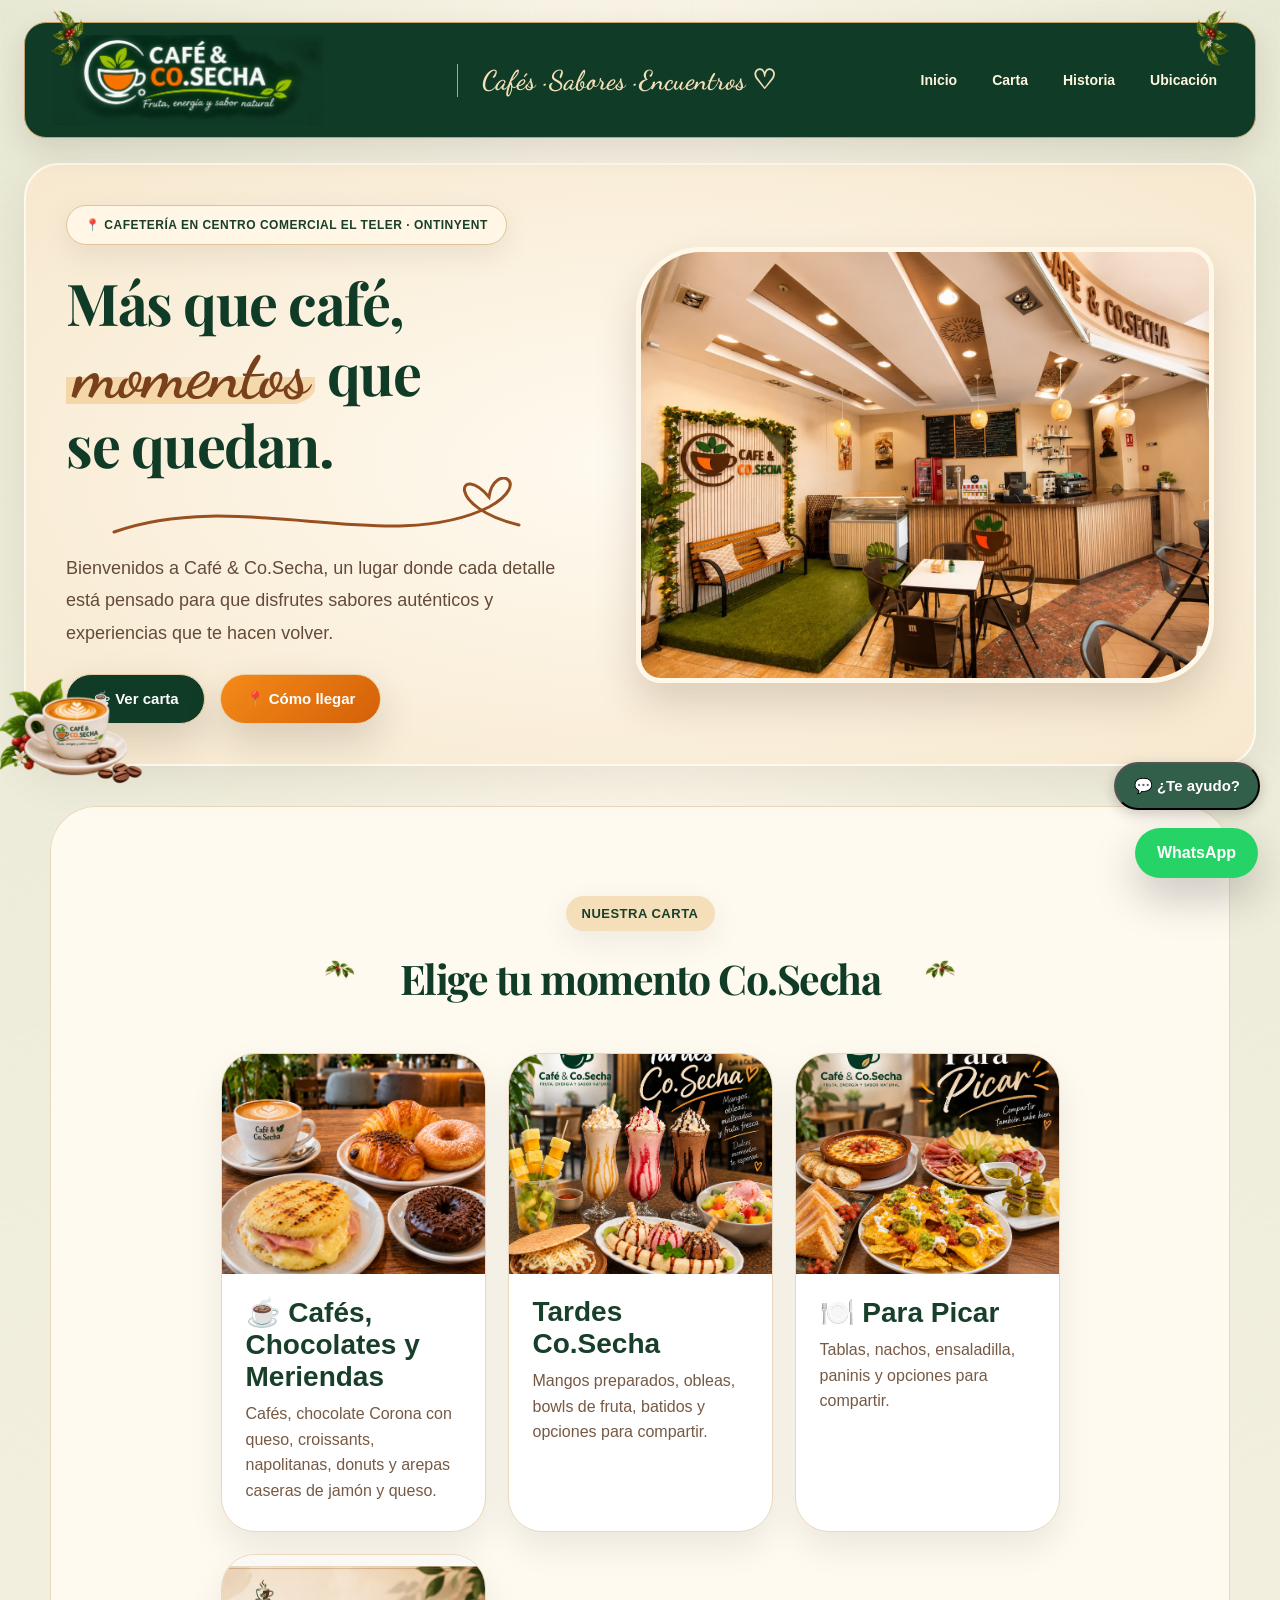
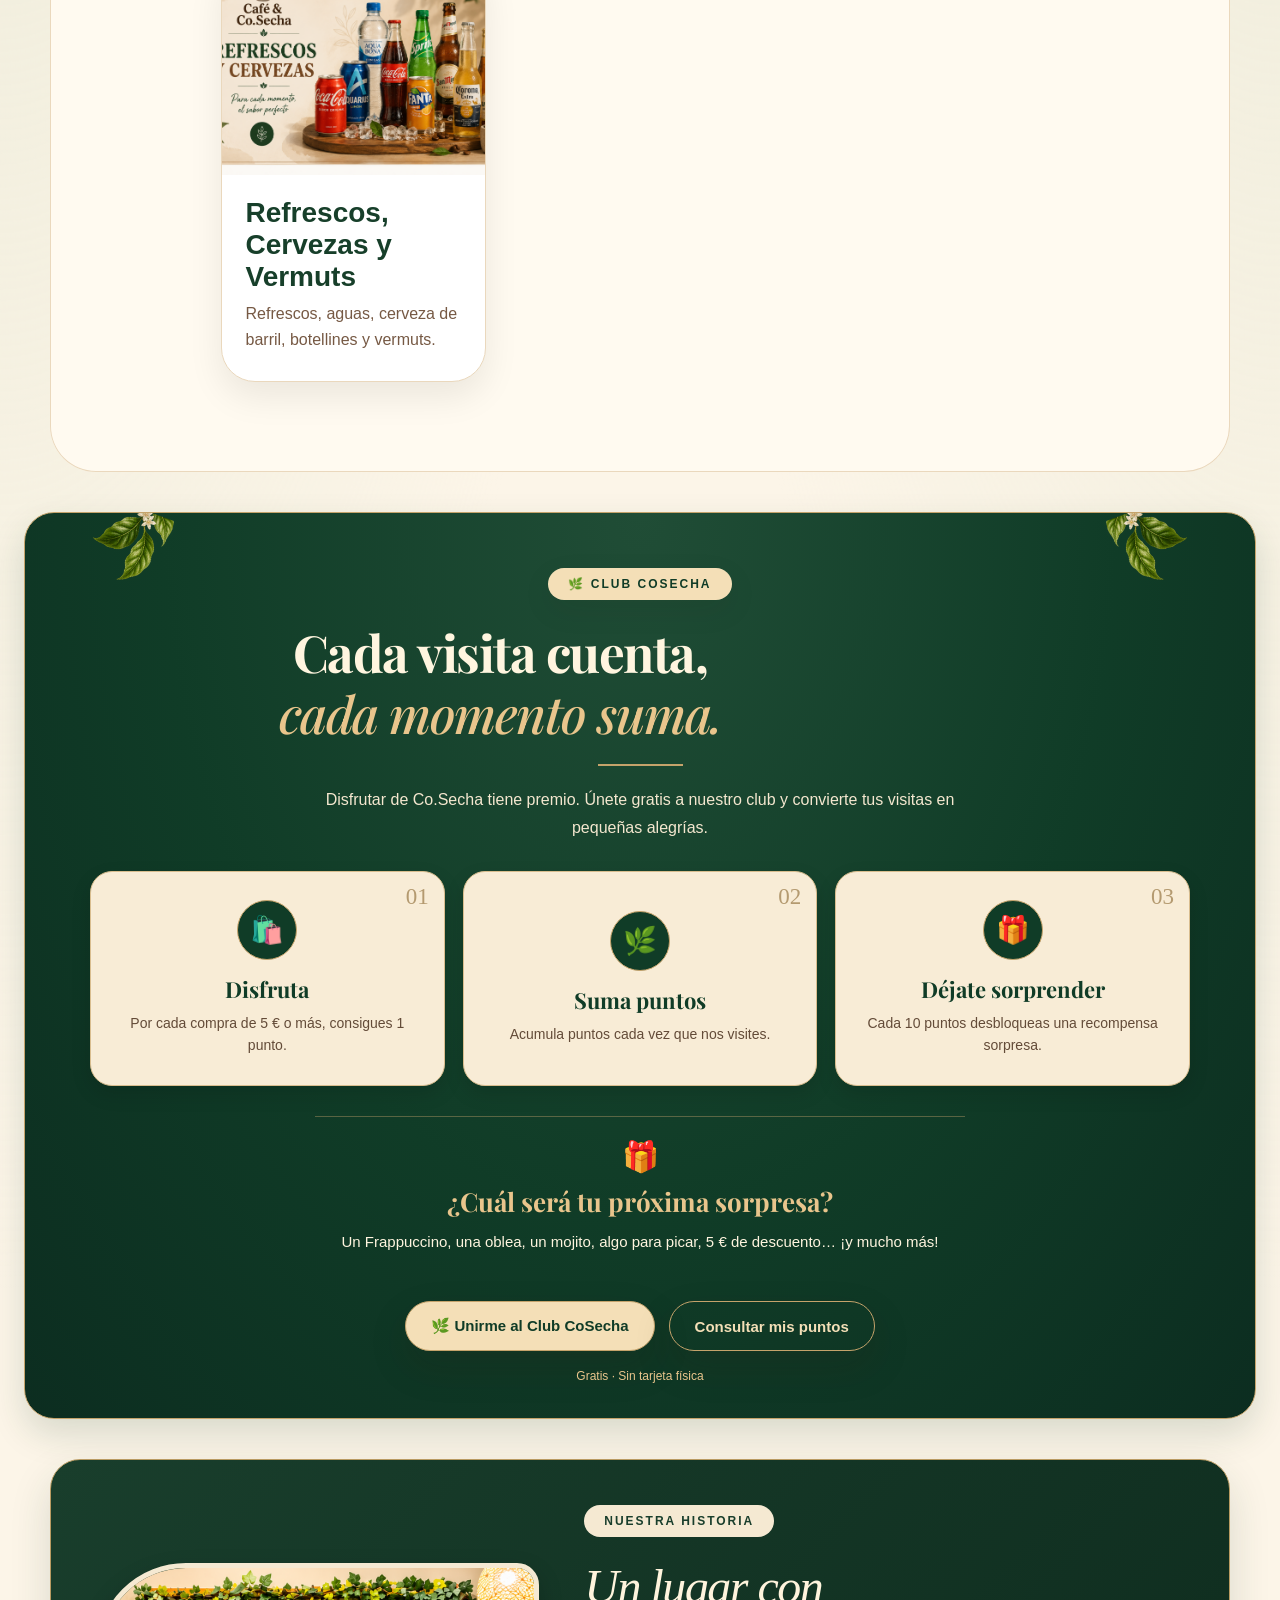
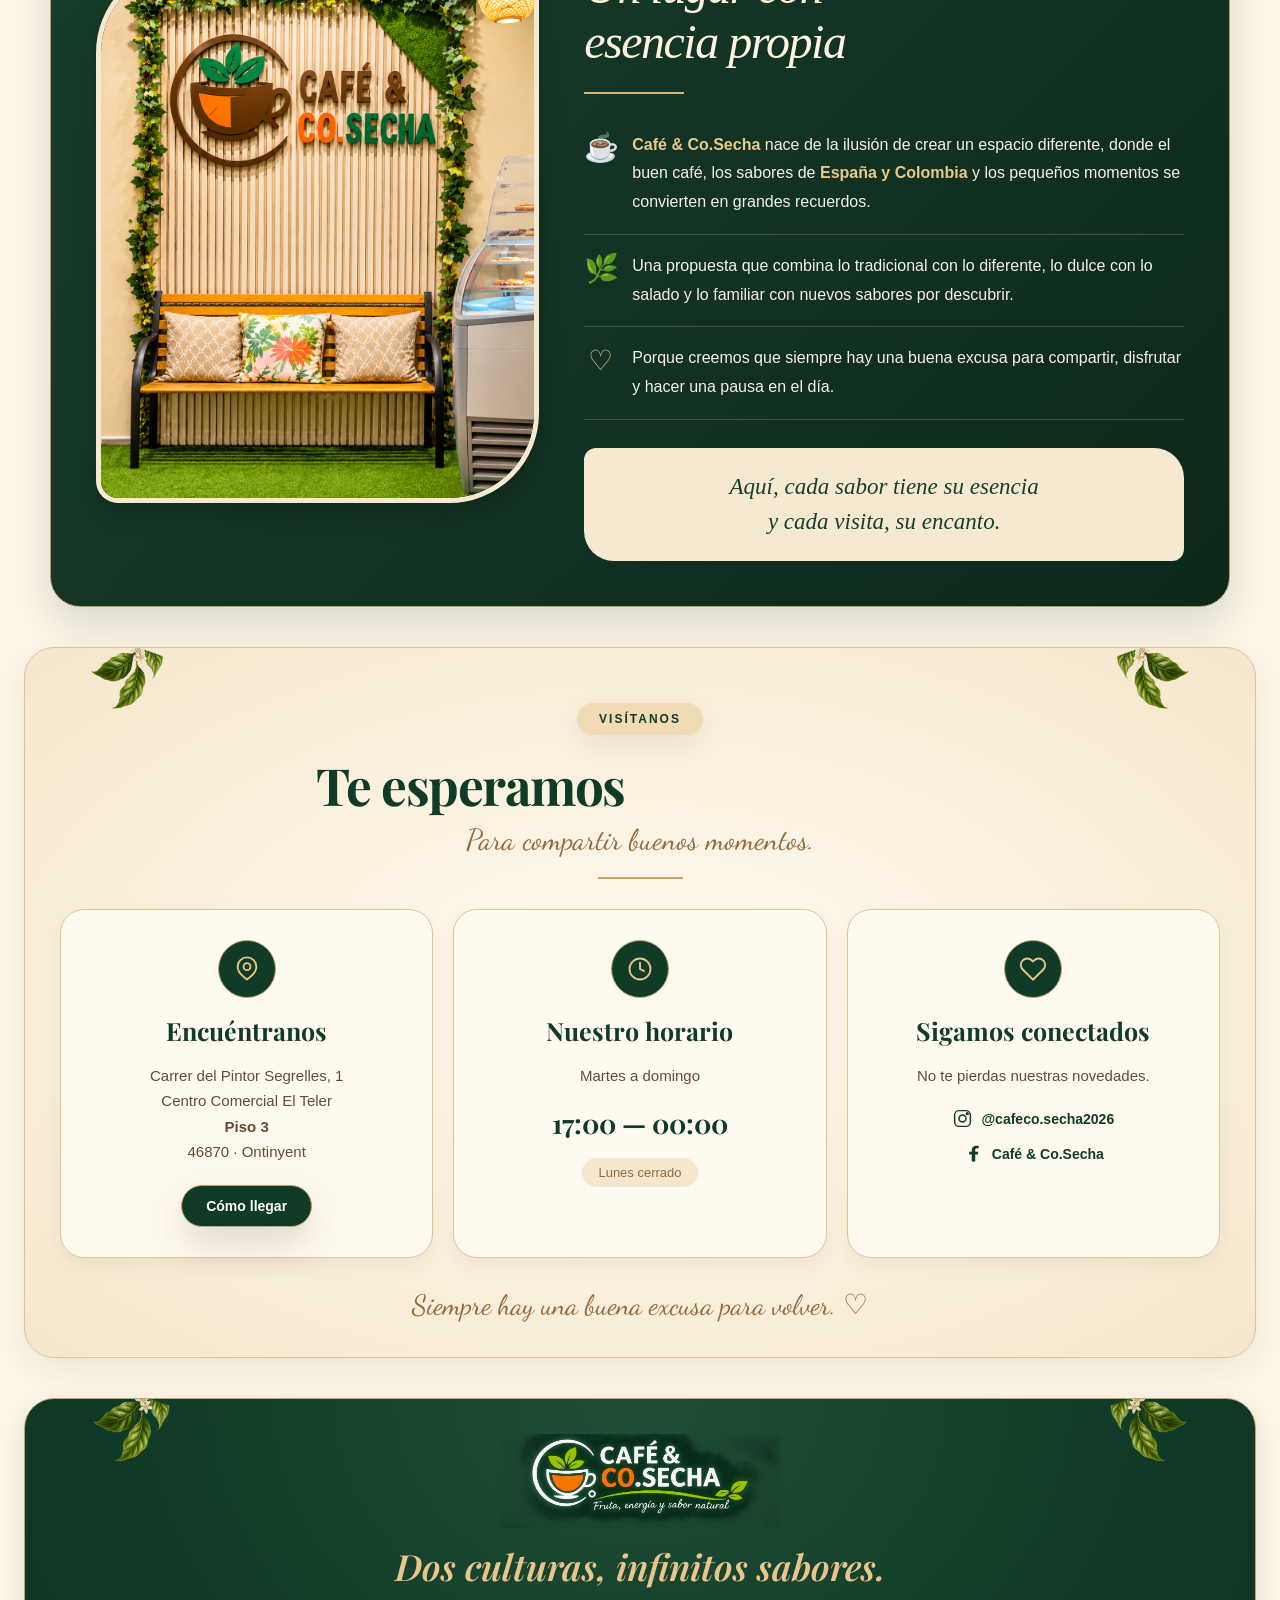
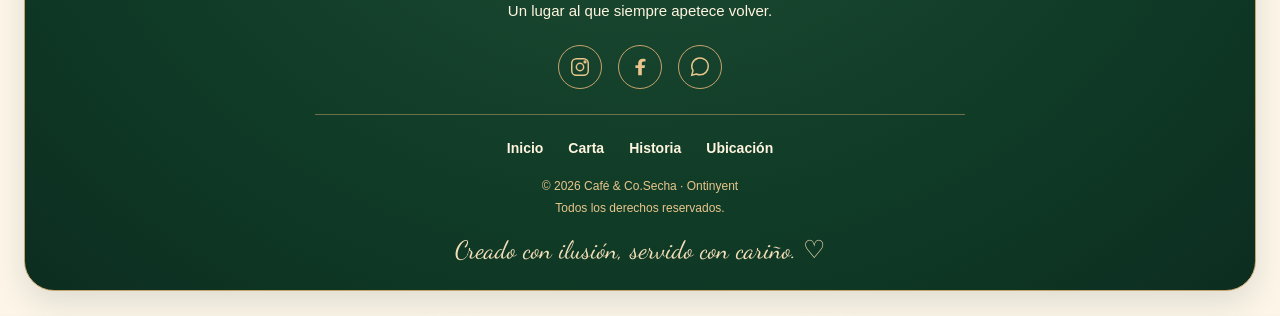
==== commit 92603c92: "Renovación completa de la página principal de Café & Co.Secha" ====
--- a/index.html
+++ b/index.html
@@ -16,60 +16,106 @@
 
   <title>Café & Co.Secha | Cafetería en Ontinyent</title>
 
+  <link rel="preconnect" href="https://fonts.googleapis.com">
+<link rel="preconnect" href="https://fonts.gstatic.com" crossorigin>
+<link href="https://fonts.googleapis.com/css2?family=Playfair+Display:wght@500;600;700&family=Dancing+Script:wght@500;600;700&display=swap" rel="stylesheet">
   <link rel="stylesheet" href="styles.css">
 </head>
 
 <body class="pagina-inicio">
 
-  <!-- NAVEGACIÓN -->
-
-  <nav class="navbar">
-    <div class="brand">Café & Co.Secha</div>
-
-    <div class="nav-links">
-      <a href="#inicio">Inicio</a>
-      <a href="#carta">Carta</a>
-      <a href="#historia">Historia</a>
-      <a href="#contacto">Ubicación</a>
-    </div>
-  </nav>
-
-
-  <!-- INICIO -->
-
-  <section id="inicio" class="hero-grid">
-
-    <div class="hero-text">
-      <p class="badge">
-        Cafetería en Centro Comercial El Teler · Ontinyent
-      </p>
-
-      <h1>Más que café, momentos que se quedan.</h1>
-
-      <p class="subtitle">
-        Bienvenidos a Café & Co.Secha, un lugar donde cada detalle está pensado
-        para que disfrutes sabores auténticos y experiencias que te hacen volver.
-      </p>
-
-      <div class="hero-buttons">
-        <a href="#carta" class="btn primary">
-          Ver carta
-        </a>
-
-        <a href="#contacto" class="btn secondary">
-          Cómo llegar
-        </a>
-      </div>
-    </div>
-
-    <div class="hero-image">
-      <img
-        src="images/local.jpg"
-        alt="Interior de Café & Co.Secha"
-      >
-    </div>
-
-  </section>
+ 
+<!-- NAVEGACIÓN -->
+
+<nav class="navbar">
+
+ <a href="#inicio" class="brand">
+  <img
+    src="images/logo-cosecha.png"
+    alt="Café & Co.Secha"
+    class="logo-navbar"
+  >
+</a>
+
+  <div class="nav-eslogan">
+    Cafés · Sabores · Encuentros ♡
+  </div>
+
+  <div class="nav-links">
+    <a href="#inicio">Inicio</a>
+    <a href="#carta">Carta</a>
+    <a href="#historia">Historia</a>
+    <a href="#contacto">Ubicación</a>
+  </div>
+
+</nav>
+
+
+<!-- INICIO -->
+
+<section id="inicio" class="hero-grid portada-cosecha">
+
+  <div class="hero-text">
+
+    <p class="badge">
+      📍 Cafetería en Centro Comercial El Teler · Ontinyent
+    </p>
+
+    <h1>
+      Más que café,<br>
+      <span class="palabra-especial">momentos</span> que<br>
+      se quedan.
+    </h1>
+
+    <div class="detalle-corazon" aria-hidden="true">
+
+      <svg viewBox="0 0 440 65">
+        <path
+          d="M5 55 C130 10 280 80 380 30
+          C425 5 385 -15 380 20
+          C350 -15 335 30 410 48"
+          fill="none"
+          stroke="#995020"
+          stroke-width="3"
+          stroke-linecap="round"
+        />
+      </svg>
+
+    </div>
+
+    <p class="subtitle">
+      Bienvenidos a Café &amp; Co.Secha, un lugar donde
+      cada detalle está pensado para que disfrutes
+      sabores auténticos y experiencias que te hacen volver.
+    </p>
+
+    <div class="hero-buttons">
+
+      <a href="#carta" class="btn primary">
+        ☕ Ver carta
+      </a>
+
+      <a href="#contacto" class="btn secondary">
+        📍 Cómo llegar
+      </a>
+
+    </div>
+
+  </div>
+
+  <div class="hero-image">
+
+    <img
+      src="images/local.jpg"
+      alt="Interior de Café &amp; Co.Secha"
+    >
+
+  </div>
+
+</section>
+
+
+
 
 
   
@@ -187,47 +233,88 @@
 
   </section>
 
-    <!-- CLUB COSECHA -->
-
-  <section id="club-cosecha" class="section club-cosecha">
-
-    <div class="club-contenido">
-
-      <p class="eyebrow">🌿 Club CoSecha</p>
-
-      <h2>Ven, suma puntos y déjate sorprender 🎁</h2>
-
-      <p class="club-intro">
-        Disfrutar de Co.Secha ahora tiene premio.
-        Únete gratis a nuestro club y acumula puntos con tus compras.
+    
+<!-- CLUB COSECHA -->
+
+<section id="club-cosecha" class="section club-cosecha">
+
+  <div class="club-contenido">
+
+    <span class="eyebrow">🌿 CLUB COSECHA</span>
+
+    <h2>
+      Cada visita cuenta,<br>
+      <em>cada momento suma.</em>
+    </h2>
+
+    <div class="club-linea"></div>
+
+    <p class="club-intro">
+      Disfrutar de Co.Secha tiene premio.
+      Únete gratis a nuestro club y convierte tus visitas
+      en pequeñas alegrías.
+    </p>
+
+    <div class="club-beneficios">
+
+      <div class="club-beneficio">
+        <span class="club-icono">🛍️</span>
+
+        <div class="club-texto">
+          <strong>Disfruta</strong>
+          <p>
+            Por cada compra de 5 € o más,
+            consigues 1 punto.
+          </p>
+        </div>
+
+        <span class="club-numero">01</span>
+      </div>
+
+      <div class="club-beneficio">
+        <span class="club-icono">🌿</span>
+
+        <div class="club-texto">
+          <strong>Suma puntos</strong>
+          <p>
+            Acumula puntos cada vez que nos visites.
+          </p>
+        </div>
+
+        <span class="club-numero">02</span>
+      </div>
+
+      <div class="club-beneficio">
+        <span class="club-icono">🎁</span>
+
+        <div class="club-texto">
+          <strong>Déjate sorprender</strong>
+          <p>
+            Cada 10 puntos desbloqueas
+            una recompensa sorpresa.
+          </p>
+        </div>
+
+        <span class="club-numero">03</span>
+      </div>
+
+    </div>
+
+    <div class="club-sorpresa">
+
+      <span class="club-regalo">🎁</span>
+
+      <h3>¿Cuál será tu próxima sorpresa?</h3>
+
+      <p class="club-premios">
+        Un Frappuccino, una oblea, un mojito,
+        algo para picar, 5 € de descuento…
+        ¡y mucho más!
       </p>
 
-      <div class="club-beneficios">
-
-        <div class="club-beneficio">
-          <span>🛍️</span>
-          <strong>Compra</strong>
-          <p>Por cada compra de 5 € o más consigues 1 punto.</p>
-        </div>
-
-        <div class="club-beneficio">
-          <span>🌿</span>
-          <strong>Suma puntos</strong>
-          <p>Guardamos tus puntos para que puedas seguir acumulándolos en tus visitas.</p>
-        </div>
-
-        <div class="club-beneficio">
-          <span>🎁</span>
-          <strong>Premio sorpresa</strong>
-          <p>Cada 10 puntos desbloqueas una recompensa sorpresa.</p>
-        </div>
-
-      </div>
-
-      <p class="club-premios">
-        Tu sorpresa puede ser un Frappuccino, una oblea, un mojito,
-        algo para picar, 5 € de descuento... ¡y más!
-      </p>
+    </div>
+
+    <div class="club-acciones">
 
       <button
         type="button"
@@ -236,21 +323,25 @@
       >
         🌿 Unirme al Club CoSecha
       </button>
+
       <button
-  type="button"
-  class="btn secondary club-boton"
-  id="consultar-puntos"
->
-  🎁 Consultar mis puntos
-</button>
-
-      <p class="club-gratis">
-        Gratis · Sin tarjeta física
-      </p>
-
-    </div>
-
-  </section>
+        type="button"
+        class="btn secondary club-boton"
+        id="consultar-puntos"
+      >
+        Consultar mis puntos
+      </button>
+
+    </div>
+
+    <p class="club-gratis">
+      Gratis · Sin tarjeta física
+    </p>
+
+  </div>
+
+</section>
+
 
  
 <!-- NUESTRA HISTORIA -->
@@ -313,80 +404,211 @@
 
 
 
-  <!-- CONTACTO -->
-
-  <section id="contacto" class="section contact">
-
-    <span class="eyebrow">
-      Visítanos
-    </span>
-
-    <h2>Te esperamos</h2>
-
-    <div class="contact-grid">
-
-      <div>
-        <h3>📍 Dirección</h3>
-
-        <p>
-          Carrer del Pintor Segrelles, 1<br>
-          Centro Comercial El Teler, piso 3<br>
-          46870 · Ontinyent
-        </p>
+  
+<!-- CONTACTO -->
+
+<section id="contacto" class="section contact visita-cosecha">
+
+  <span class="eyebrow">VISÍTANOS</span>
+
+  <h2>Te esperamos</h2>
+
+  <p class="visita-subtitulo">
+    Para compartir buenos momentos.
+  </p>
+
+  <div class="visita-linea"></div>
+
+  <div class="contact-grid">
+
+    <!-- DIRECCIÓN -->
+
+    <div class="visita-tarjeta">
+
+      <span class="visita-icono">
+        <svg viewBox="0 0 24 24" fill="none"
+          stroke="currentColor" stroke-width="1.6">
+          <path d="M20 10c0 6-8 11-8 11S4 16 4 10a8 8 0 1 1 16 0Z"/>
+          <circle cx="12" cy="10" r="3"/>
+        </svg>
+      </span>
+
+      <h3>Encuéntranos</h3>
+
+      <p>
+        Carrer del Pintor Segrelles, 1<br>
+        Centro Comercial El Teler<br>
+        <strong>Piso 3</strong><br>
+        46870 · Ontinyent
+      </p>
+
+      <a
+        class="btn primary visita-boton"
+        href="https://maps.google.com/?q=Carrer+del+Pintor+Segrelles+1+Ontinyent"
+        target="_blank"
+        rel="noopener noreferrer"
+      >
+        Cómo llegar
+      </a>
+
+    </div>
+
+    <!-- HORARIO -->
+
+    <div class="visita-tarjeta">
+
+      <span class="visita-icono">
+        <svg viewBox="0 0 24 24" fill="none"
+          stroke="currentColor" stroke-width="1.6">
+          <circle cx="12" cy="12" r="9"/>
+          <path d="M12 6v6l4 2"/>
+        </svg>
+      </span>
+
+      <h3>Nuestro horario</h3>
+
+      <p>Martes a domingo</p>
+
+      <strong class="visita-horario">
+        17:00 — 00:00
+      </strong>
+
+      <span class="visita-cerrado">
+        Lunes cerrado
+      </span>
+
+    </div>
+
+    <!-- REDES SOCIALES -->
+
+    <div class="visita-tarjeta">
+
+      <span class="visita-icono">
+        <svg viewBox="0 0 24 24" fill="none"
+          stroke="currentColor" stroke-width="1.6">
+          <path d="M20.8 4.6a5.5 5.5 0 0 0-7.8 0l-1 1-1-1a5.5 5.5 0 0 0-7.8 7.8l8.8 8.8 8.8-8.8a5.5 5.5 0 0 0 0-7.8Z"/>
+        </svg>
+      </span>
+
+      <h3>Sigamos conectados</h3>
+
+      <p>No te pierdas nuestras novedades.</p>
+
+      <div class="visita-redes">
 
         <a
-          class="btn primary"
-          href="https://maps.google.com/?q=Carrer+del+Pintor+Segrelles+1+Ontinyent"
+          href="https://www.instagram.com/cafeco.secha2026/"
           target="_blank"
           rel="noopener noreferrer"
         >
-          Cómo llegar
+          <svg viewBox="0 0 24 24" fill="none"
+            stroke="currentColor" stroke-width="1.7">
+            <rect x="3" y="3" width="18" height="18" rx="5"/>
+            <circle cx="12" cy="12" r="4"/>
+            <circle cx="17.5" cy="6.5" r="1"/>
+          </svg>
+          @cafeco.secha2026
         </a>
+
+        <a
+          href="https://www.facebook.com/profile.php?id=61590728134737"
+          target="_blank"
+          rel="noopener noreferrer"
+        >
+          <svg viewBox="0 0 24 24" fill="currentColor">
+            <path d="M14 21v-8h3l.5-3H14V8c0-1 .3-2 2-2h2V3.3C17 3.1 16 3 15 3c-3 0-5 1.8-5 5v2H7v3h3v8z"/>
+          </svg>
+          Café &amp; Co.Secha
+        </a>
+
       </div>
 
-
-      <div>
-        <h3>🕒 Horario</h3>
-
-        
-<p>
-  Martes a domingo<br>
-  17:00 — 00:00<br><br>
-  Lunes cerrado
-</p>
-
-      </div>
-
-
-      <div>
-        <h3>📱 Síguenos</h3>
-
-        <p>
-          Instagram:
-          <a
-            href="https://www.instagram.com/cafeco.secha2026/"
-            target="_blank"
-            rel="noopener noreferrer"
-          >
-            @cafeco.secha2026
-          </a>
-        </p>
-
-        <p>
-          Facebook:
-          <a
-            href="https://www.facebook.com/profile.php?id=61590728134737"
-            target="_blank"
-            rel="noopener noreferrer"
-          >
-            Café & Co.Secha
-          </a>
-        </p>
-      </div>
-
-    </div>
-
-  </section>
+    </div>
+
+  </div>
+
+  <p class="visita-despedida">
+    Siempre hay una buena excusa para volver. ♡
+  </p>
+
+</section>
+
+<!-- PIE DE PÁGINA -->
+
+<footer class="footer-cosecha">
+
+  <a href="#inicio">
+    <img
+      src="images/logo-cosecha.png"
+      alt="Café & Co.Secha"
+      class="footer-logo"
+    >
+  </a>
+
+  <h3>Dos culturas, infinitos sabores.</h3>
+
+  <p class="footer-frase">
+    Un lugar al que siempre apetece volver.
+  </p>
+
+  <div class="footer-redes">
+
+    <a href="https://www.instagram.com/cafeco.secha2026/"
+       target="_blank"
+       rel="noopener noreferrer"
+       aria-label="Instagram">
+
+      <svg viewBox="0 0 24 24" fill="none"
+           stroke="currentColor" stroke-width="1.6">
+        <rect x="3" y="3" width="18" height="18" rx="5"/>
+        <circle cx="12" cy="12" r="4"/>
+        <circle cx="17.5" cy="6.5" r="1"/>
+      </svg>
+
+    </a>
+
+    <a href="https://www.facebook.com/profile.php?id=61590728134737"
+       target="_blank"
+       rel="noopener noreferrer"
+       aria-label="Facebook">
+
+      <svg viewBox="0 0 24 24" fill="currentColor">
+        <path d="M14 21v-8h3l.5-3H14V8c0-1 .3-2 2-2h2V3.3C17 3.1 16 3 15 3c-3 0-5 1.8-5 5v2H7v3h3v8z"/>
+      </svg>
+
+    </a>
+
+    <a href="#contacto" aria-label="Contacto">
+
+      <svg viewBox="0 0 24 24" fill="none"
+           stroke="currentColor" stroke-width="1.6">
+        <path d="M21 11.5a9 9 0 0 1-9 9 10 10 0 0 1-4-.9L3 21l1.4-5A9 9 0 1 1 21 11.5Z"/>
+      </svg>
+
+    </a>
+
+  </div>
+
+  <div class="footer-linea"></div>
+
+  <nav class="footer-enlaces">
+    <a href="#inicio">Inicio</a>
+    <a href="#carta">Carta</a>
+    <a href="#historia">Historia</a>
+    <a href="#contacto">Ubicación</a>
+  </nav>
+
+  <small class="footer-derechos">
+    © 2026 Café &amp; Co.Secha · Ontinyent
+    <br>
+    Todos los derechos reservados.
+  </small>
+
+  <p class="footer-carino">
+    Creado con ilusión, servido con cariño. ♡
+  </p>
+
+</footer>
 
 
   <!-- BOTÓN WHATSAPP -->
--- a/styles.css
+++ b/styles.css
@@ -857,7 +857,7 @@
   display: block;
   width: 100%;
   height: 280px;
-  object-fit: cover;
+  object-fit: contain;
   object-position: center;
   border-radius: 18px;
   margin: 18px 0 30px;
@@ -1605,3 +1605,1460 @@
 
 }
 
+/* ==========================================
+  
+/* ==========================================
+   PORTADA CAFÉ & CO.SECHA
+   ========================================== */
+
+body.pagina-inicio {
+  background:
+    radial-gradient(ellipse at top left, #e7e8d4, transparent 40%),
+    radial-gradient(ellipse at top right, #e7e8d4, transparent 40%),
+    #fcf5e8;
+}
+
+/* ENCABEZADO */
+
+.pagina-inicio .navbar {
+  position: relative;
+  top: auto;
+  left: auto;
+  transform: none;
+  width: calc(100% - 48px);
+  max-width: 1350px;
+  margin: 22px auto;
+  padding: 12px 28px;
+  display: flex;
+  flex-direction: row;
+  align-items: center;
+  justify-content: space-between;
+  gap: 20px;
+  background: #103c27;
+  border: 1px solid #c5a36b;
+  border-radius: 22px;
+  box-shadow: 0 12px 30px rgba(43,23,15,.12);
+}
+
+.pagina-inicio .brand {
+  display: flex;
+  align-items: center;
+  justify-content: center;
+}
+
+.pagina-inicio .logo-navbar {
+  display: block;
+  width: 270px;
+  height: auto;
+}
+
+.nav-eslogan {
+  font-family: 'Dancing Script', cursive;
+  font-size: 27px;
+  font-weight: 600;
+  color: #f4dfb7;
+  border-left: 1px solid #c5a36b;
+  padding-left: 24px;
+}
+
+.pagina-inicio .nav-links {
+  display: flex;
+  align-items: center;
+  justify-content: center;
+  gap: 15px;
+}
+
+.pagina-inicio .nav-links a {
+  color: #fff5df;
+  font-size: 14px;
+  padding: 8px 10px;
+  border-radius: 20px;
+  transition: .25s;
+}
+
+.pagina-inicio .nav-links a:hover {
+  background: #fff5df;
+  color: #103c27;
+}
+
+/* RAMAS DE CAFÉ */
+
+.pagina-inicio .navbar::before,
+.pagina-inicio .navbar::after {
+  content: "";
+  position: absolute;
+  top: -12px;
+  width: 115px;
+  height: 115px;
+  background: url("images/hojas-cafeto.png")
+    center / contain no-repeat;
+  pointer-events: none;
+  z-index: 1;
+}
+
+.pagina-inicio .navbar::before {
+  left: -30px;
+  transform: rotate(110deg);
+}
+
+.pagina-inicio .navbar::after {
+  right: -30px;
+  transform: scaleX(-1) rotate(110deg);
+}
+
+.pagina-inicio .navbar > * {
+  position: relative;
+  z-index: 2;
+}
+
+/* PORTADA PRINCIPAL */
+
+.pagina-inicio #inicio.portada-cosecha {
+  position: relative;
+  display: grid;
+  grid-template-columns: 1fr 1.1fr;
+  align-items: center;
+  gap: 45px;
+  width: calc(100% - 48px);
+  max-width: 1350px;
+  margin: 25px auto 40px;
+  padding: 40px;
+  border-radius: 35px;
+  border: 2px solid #fff9ed;
+  background: radial-gradient(
+    ellipse at center,
+    #fffaf0,
+    #f7e8ce
+  );
+  box-shadow: 0 15px 40px rgba(75,45,20,.08);
+}
+
+#inicio .hero-text {
+  min-width: 0;
+  position: relative;
+  z-index: 2;
+}
+
+#inicio .badge {
+  display: inline-block;
+  margin: 0;
+  padding: 10px 18px;
+  background: #fff6e6;
+  border: 1px solid #dfc39b;
+  color: #173f2a;
+  font-size: 12px;
+  line-height: 1.5;
+}
+
+/* TITULO */
+
+.pagina-inicio #inicio h1 {
+  font-family: 'Playfair Display', Georgia, serif;
+  font-size: clamp(36px, 4.5vw, 65px);
+  font-weight: 700;
+  color: #103c27;
+  line-height: 1.12;
+  letter-spacing: -1.5px;
+  margin: 25px 0 0;
+}
+
+#inicio h1 .palabra-especial {
+  display: inline-block;
+  font-family: 'Dancing Script', cursive;
+  font-size: 1.2em;
+  color: #79401c;
+  padding: 0 8px;
+  background: linear-gradient(
+    transparent 55%,
+    rgba(235,170,75,.35) 55%,
+    rgba(235,170,75,.35) 90%,
+    transparent 90%
+  );
+  border-radius: 35% 10% 30% 8%;
+}
+
+/* CORAZÓN */
+
+.detalle-corazon {
+  width: 85%;
+  max-width: 440px;
+  margin: 0 auto 10px;
+}
+
+.detalle-corazon svg {
+  display: block;
+  width: 100%;
+  height: auto;
+}
+
+/* BIENVENIDA */
+
+.pagina-inicio #inicio .subtitle {
+  font-size: 18px;
+  line-height: 1.8;
+  color: #634b38;
+  margin: 10px 0 25px;
+}
+
+/* BOTONES */
+
+#inicio .hero-buttons {
+  display: flex;
+  flex-wrap: wrap;
+  gap: 15px;
+  margin-top: 22px;
+}
+
+#inicio .hero-buttons .btn {
+  padding: 15px 25px;
+  font-size: 15px;
+  border-radius: 40px;
+  border: 1px solid #e6cda3;
+}
+
+#inicio .hero-buttons .primary {
+  background: #103c27;
+  color: white;
+}
+
+#inicio .hero-buttons .secondary {
+  background: linear-gradient(
+    135deg, #f58a19, #d46008
+  );
+  color: white;
+}
+
+/* FOTO DEL LOCAL */
+
+#inicio .hero-image {
+  position: relative;
+  min-width: 0;
+  overflow: visible;
+}
+
+#inicio .hero-image img {
+  display: block;
+  width: 100%;
+  height: auto;
+  max-width: none;
+  border: 5px solid #fff7e8;
+  border-radius: 65px 25px 65px 25px;
+  box-shadow: 0 20px 40px rgba(75,45,20,.18);
+}
+
+/* TAZA DECORATIVA */
+
+.pagina-inicio #inicio.portada-cosecha::after {
+  content: "";
+  position: absolute;
+  left: -35px;
+  bottom: -22px;
+  width: 160px;
+  height: 140px;
+  background: url("images/taza-cosecha.png")
+    center bottom / contain no-repeat;
+  pointer-events: none;
+  z-index: 3;
+}
+
+/* NUESTRA CARTA */
+
+.pagina-inicio #carta {
+  margin-top: 40px;
+  width: calc(100% - 32px);
+}
+
+.pagina-inicio #carta > .eyebrow {
+  background: #f5dfbb;
+  color: #173f2a;
+}
+
+.pagina-inicio #carta h2 {
+  display: flex;
+  align-items: center;
+  justify-content: center;
+  gap: 15px;
+  font-family: 'Playfair Display', Georgia, serif;
+  font-size: clamp(26px, 3.2vw, 46px);
+  line-height: 1.3;
+  color: #103c27;
+}
+
+.pagina-inicio #carta h2::before,
+.pagina-inicio #carta h2::after {
+  content: "";
+  display: block;
+  flex: 0 0 60px;
+  height: 60px;
+  background: url("images/hojas-cafeto.png")
+    center / contain no-repeat;
+}
+
+.pagina-inicio #carta h2::before {
+  transform: rotate(25deg);
+}
+
+.pagina-inicio #carta h2::after {
+  transform: scaleX(-1) rotate(25deg);
+}
+
+/* TABLETS */
+
+@media (max-width: 1100px) {
+
+  .nav-eslogan {
+    display: none;
+  }
+
+  .pagina-inicio #inicio.portada-cosecha {
+    grid-template-columns: 1fr;
+    max-width: 800px;
+    gap: 30px;
+  }
+
+  #inicio .hero-text {
+    text-align: center;
+  }
+
+  #inicio .hero-buttons {
+    justify-content: center;
+  }
+
+  .pagina-inicio #inicio .subtitle {
+    margin-left: auto;
+    margin-right: auto;
+  }
+}
+
+/* MÓVILES */
+
+@media (max-width: 700px) {
+
+  .pagina-inicio .navbar {
+    width: calc(100% - 24px);
+    margin: 12px auto;
+    padding: 12px 10px;
+    flex-direction: column;
+    justify-content: center;
+    gap: 6px;
+    border-radius: 20px;
+  }
+
+  .pagina-inicio .logo-navbar {
+    width: 220px;
+  }
+
+  .pagina-inicio .navbar::before,
+  .pagina-inicio .navbar::after {
+    display: block;
+    width: 70px;
+    height: 85px;
+    top: -6px;
+  }
+
+  .pagina-inicio .navbar::before {
+    left: -8px;
+  }
+
+  .pagina-inicio .navbar::after {
+    right: -8px;
+  }
+
+  .pagina-inicio .nav-links {
+    gap: 5px;
+  }
+
+  .pagina-inicio .nav-links a {
+    font-size: 12px;
+    padding: 7px;
+  }
+
+  .pagina-inicio #inicio.portada-cosecha {
+    width: calc(100% - 24px);
+    margin: 15px auto 35px;
+    padding: 20px 16px 32px;
+    gap: 20px;
+    border-radius: 25px;
+  }
+
+  #inicio .badge {
+    font-size: 10px;
+    padding: 8px 12px;
+  }
+
+  .pagina-inicio #inicio h1 {
+    font-size: clamp(30px, 8.5vw, 40px);
+    line-height: 1.13;
+    margin-top: 18px;
+  }
+
+  #inicio .detalle-corazon {
+    width: 78%;
+    margin-bottom: 4px;
+  }
+
+  .pagina-inicio #inicio .subtitle {
+    font-size: 14px;
+    line-height: 1.6;
+    margin: 6px 0 15px;
+  }
+
+  #inicio .hero-buttons {
+    margin-top: 12px;
+    gap: 10px;
+  }
+
+  #inicio .hero-buttons .btn {
+    font-size: 13px;
+    padding: 12px 16px;
+  }
+
+  #inicio .hero-image {
+    overflow: visible;
+  }
+
+  #inicio .hero-image img {
+    border-radius: 32px 16px 32px 16px;
+    border-width: 4px;
+  }
+
+  .pagina-inicio #inicio.portada-cosecha::after {
+    display: block;
+    width: 110px;
+    height: 95px;
+    left: -8px;
+    bottom: -20px;
+  }
+
+  .pagina-inicio #carta {
+    margin-top: 30px;
+  }
+
+  .pagina-inicio #carta h2 {
+    font-size: 27px;
+    gap: 6px;
+  }
+
+  .pagina-inicio #carta h2::before,
+  .pagina-inicio #carta h2::after {
+    flex-basis: 30px;
+    height: 35px;
+  }
+}
+/* RETOQUES FINALES PARA MÓVILES */
+
+@media (max-width: 700px) {
+
+  /* Ramas del encabezado */
+  .pagina-inicio .navbar::before,
+  .pagina-inicio .navbar::after {
+    width: 100px;
+    height: 110px;
+    background-size: 190%;
+    top: -12px;
+  }
+
+  .pagina-inicio .navbar::before {
+    left: -18px;
+  }
+
+  .pagina-inicio .navbar::after {
+    right: -18px;
+  }
+
+  /* Logo */
+  .pagina-inicio .logo-navbar {
+    width: 235px;
+  }
+
+  /* Espacio para la taza */
+  .pagina-inicio #inicio.portada-cosecha {
+    padding-bottom: 55px;
+  }
+
+  /* Taza decorativa */
+  .pagina-inicio #inicio.portada-cosecha::after {
+    width: 135px;
+    height: 115px;
+    left: -5px;
+    bottom: -8px;
+  }
+
+  /* Asistente virtual */
+  .pagina-inicio #boton-asistente {
+    font-size: 11px;
+    padding: 8px 11px;
+    bottom: 58px;
+    right: 8px;
+  }
+
+  /* WhatsApp */
+  .pagina-inicio .whatsapp {
+    font-size: 11px;
+    padding: 9px 12px;
+    bottom: 10px;
+    right: 8px;
+  }
+
+}
+/* CORRECCIÓN DEL ANCHO EN MÓVILES */
+
+@media (max-width: 700px) {
+
+  html,
+  body.pagina-inicio {
+    max-width: 100%;
+    overflow-x: clip;
+  }
+
+  .pagina-inicio .navbar,
+  .pagina-inicio #inicio.portada-cosecha {
+    box-sizing: border-box;
+    max-width: calc(100% - 24px);
+  }
+
+  /* Ramas dentro del encabezado */
+
+  .pagina-inicio .navbar::before,
+  .pagina-inicio .navbar::after {
+    width: 85px;
+    height: 95px;
+    background-size: contain;
+    top: 0;
+  }
+
+  .pagina-inicio .navbar::before {
+    left: 0;
+  }
+
+  .pagina-inicio .navbar::after {
+    right: 0;
+  }
+
+  /* Botones flotantes */
+
+  .pagina-inicio #boton-asistente {
+    position: fixed;
+    right: 10px;
+    left: auto;
+    bottom: 65px;
+  }
+
+  .pagina-inicio .whatsapp {
+    position: fixed;
+    right: 10px;
+    left: auto;
+    bottom: 15px;
+  }
+
+}
+
+/* ==========================================
+   NUEVO DISEÑO CLUB COSECHA
+   ========================================== */
+
+.pagina-inicio #club-cosecha {
+  position: relative;
+  box-sizing: border-box;
+  width: calc(100% - 48px);
+  max-width: 1350px;
+  margin: 40px auto;
+  padding: 55px 40px 35px;
+  overflow: hidden;
+  text-align: center;
+
+  background: radial-gradient(
+    ellipse at top,
+    #204d36,
+    #103c27 55%,
+    #0c2d20
+  );
+
+  border: 1px solid #c5a36b;
+  border-radius: 30px;
+  box-shadow: 0 15px 35px rgba(16,60,39,.15);
+  color: #fff5df;
+}
+
+/* RAMAS DECORATIVAS */
+
+#club-cosecha::before,
+#club-cosecha::after {
+  content: "";
+  position: absolute;
+  top: -15px;
+  width: 180px;
+  height: 180px;
+  background: url("images/hojas-cafeto.png")
+    center / 180% no-repeat;
+  pointer-events: none;
+}
+
+#club-cosecha::before {
+  left: -20px;
+  transform: rotate(110deg);
+}
+
+#club-cosecha::after {
+  right: -20px;
+  transform: scaleX(-1) rotate(110deg);
+}
+
+/* CONTENIDO */
+
+#club-cosecha .club-contenido {
+  position: relative;
+  z-index: 2;
+  max-width: 1100px;
+  margin: 0 auto;
+}
+
+#club-cosecha .eyebrow {
+  display: inline-block;
+  padding: 9px 20px;
+  background: #f4dfb7;
+  color: #103c27;
+  border-radius: 30px;
+  font-size: 12px;
+  font-weight: 800;
+  letter-spacing: 2px;
+}
+
+/* TITULO PRINCIPAL */
+
+#club-cosecha h2 {
+  font-family: 'Playfair Display', Georgia, serif;
+  font-size: clamp(32px, 4vw, 52px);
+  line-height: 1.2;
+  font-weight: 700;
+  color: #fff5df;
+  margin: 22px 0 15px;
+}
+
+#club-cosecha h2 em {
+  color: #e9c58c;
+  font-weight: 500;
+}
+
+#club-cosecha .club-linea {
+  width: 85px;
+  height: 2px;
+  background: #c5a36b;
+  margin: 20px auto;
+}
+
+#club-cosecha .club-intro {
+  max-width: 650px;
+  margin: 0 auto 30px;
+  font-size: 16px;
+  line-height: 1.7;
+  color: #f4e7cf;
+}
+
+/* TARJETAS DE BENEFICIOS */
+
+#club-cosecha .club-beneficios {
+  display: grid;
+  grid-template-columns: repeat(3, minmax(0, 1fr));
+  gap: 18px;
+  margin: 30px 0;
+}
+
+#club-cosecha .club-beneficio {
+  position: relative;
+  display: flex;
+  flex-direction: column;
+  align-items: center;
+  justify-content: center;
+  gap: 14px;
+
+  min-width: 0;
+  padding: 28px 20px;
+  background: #f8ecd6;
+  border: 1px solid #d9bd8e;
+  border-radius: 22px;
+  box-shadow: 0 8px 20px rgba(0,0,0,.12);
+}
+
+#club-cosecha .club-icono {
+  display: flex;
+  align-items: center;
+  justify-content: center;
+  flex-shrink: 0;
+  width: 60px;
+  height: 60px;
+  margin: 0;
+  background: #103c27;
+  border: 1px solid #c5a36b;
+  border-radius: 50%;
+  font-size: 27px;
+}
+
+#club-cosecha .club-texto {
+  min-width: 0;
+}
+
+#club-cosecha .club-texto strong {
+  display: block;
+  font-family: 'Playfair Display', Georgia, serif;
+  color: #103c27;
+  font-size: 22px;
+  margin-bottom: 8px;
+}
+
+#club-cosecha .club-texto p {
+  color: #634b38;
+  font-size: 14px;
+  line-height: 1.6;
+  margin: 0;
+}
+
+#club-cosecha .club-numero {
+  position: absolute;
+  top: 12px;
+  right: 15px;
+  margin: 0;
+  color: #b49a70;
+  font-family: Georgia, serif;
+  font-size: 23px;
+}
+
+/* PREMIOS */
+
+#club-cosecha .club-sorpresa {
+  max-width: 650px;
+  margin: 25px auto;
+  padding: 22px 10px;
+  border-top: 1px solid rgba(197,163,107,.4);
+}
+
+#club-cosecha .club-regalo {
+  display: block;
+  font-size: 30px;
+  margin-bottom: 10px;
+}
+
+#club-cosecha .club-sorpresa h3 {
+  font-family: 'Playfair Display', Georgia, serif;
+  font-size: 26px;
+  color: #e9c58c;
+  margin: 10px 0;
+}
+
+#club-cosecha .club-premios {
+  color: #fff5df;
+  font-size: 15px;
+  line-height: 1.7;
+  font-weight: 400;
+  margin: 10px auto 0;
+}
+
+/* BOTONES */
+
+#club-cosecha .club-acciones {
+  display: flex;
+  justify-content: center;
+  flex-wrap: wrap;
+  gap: 14px;
+}
+
+#club-cosecha .club-boton {
+  padding: 15px 25px;
+  border-radius: 40px;
+  font-size: 15px;
+  font-weight: 700;
+  cursor: pointer;
+  transition: .25s ease;
+}
+
+#club-cosecha #unirme-club {
+  background: #f4dfb7;
+  color: #103c27;
+  border: 1px solid #c5a36b;
+}
+
+#club-cosecha #consultar-puntos {
+  background: transparent;
+  color: #f4dfb7;
+  border: 1px solid #c5a36b;
+}
+
+#club-cosecha .club-boton:hover {
+  transform: translateY(-3px);
+  background: #fff5df;
+  color: #103c27;
+}
+
+#club-cosecha .club-gratis {
+  color: #e9c58c;
+  opacity: 1;
+  font-size: 12px;
+  margin: 18px 0 0;
+}
+
+/* ==========================================
+   CLUB COSECHA - VERSION MOVIL
+   ========================================== */
+
+@media (max-width: 700px) {
+
+  .pagina-inicio #club-cosecha {
+    width: calc(100% - 24px);
+    max-width: calc(100% - 24px);
+    margin: 25px auto;
+    padding: 32px 16px 25px;
+    border-radius: 25px;
+  }
+
+  #club-cosecha::before,
+  #club-cosecha::after {
+    width: 90px;
+    height: 100px;
+    top: -5px;
+    background-size: 180%;
+  }
+
+  #club-cosecha::before {
+    left: -12px;
+  }
+
+  #club-cosecha::after {
+    right: -12px;
+  }
+
+  #club-cosecha .eyebrow {
+    font-size: 10px;
+    padding: 8px 15px;
+    letter-spacing: 1.5px;
+  }
+
+  #club-cosecha h2 {
+    font-size: clamp(25px, 7.5vw, 32px);
+    margin-top: 22px;
+    line-height: 1.25;
+  }
+
+  #club-cosecha .club-intro {
+    font-size: 14px;
+    margin-bottom: 22px;
+  }
+
+  #club-cosecha .club-beneficios {
+    grid-template-columns: 1fr;
+    gap: 12px;
+    margin: 22px 0;
+  }
+
+  #club-cosecha .club-beneficio {
+    flex-direction: row;
+    align-items: center;
+    justify-content: flex-start;
+    text-align: left;
+    padding: 18px 30px 18px 12px;
+    gap: 12px;
+    border-radius: 17px;
+  }
+
+  #club-cosecha .club-icono {
+    width: 46px;
+    height: 46px;
+    font-size: 21px;
+  }
+
+  #club-cosecha .club-texto {
+    flex: 1;
+  }
+
+  #club-cosecha .club-texto strong {
+    font-size: 18px;
+    margin-bottom: 5px;
+  }
+
+  #club-cosecha .club-texto p {
+    font-size: 12px;
+    line-height: 1.5;
+  }
+
+  #club-cosecha .club-numero {
+    font-size: 17px;
+    top: 8px;
+    right: 9px;
+  }
+
+  #club-cosecha .club-sorpresa {
+    padding: 15px 5px;
+    margin: 18px auto;
+  }
+
+  #club-cosecha .club-sorpresa h3 {
+    font-size: 23px;
+  }
+
+  #club-cosecha .club-premios {
+    font-size: 14px;
+  }
+
+  #club-cosecha .club-acciones {
+    flex-direction: column;
+    align-items: center;
+    gap: 10px;
+  }
+
+  #club-cosecha .club-boton {
+    box-sizing: border-box;
+    width: 100%;
+    max-width: 290px;
+    padding: 13px 12px;
+    font-size: 13px;
+  }
+
+}
+
+/* ==========================================
+   VISÍTANOS - CAFÉ & CO.SECHA
+   ========================================== */
+
+.pagina-inicio #contacto.visita-cosecha {
+  position: relative;
+  box-sizing: border-box;
+  width: calc(100% - 48px);
+  max-width: 1350px;
+  margin: 40px auto;
+  padding: 55px 35px 35px;
+  text-align: center;
+  overflow: hidden;
+
+  background: radial-gradient(
+    ellipse at center,
+    #fffaf0,
+    #f5e7cd
+  );
+
+  border: 1px solid #dfc39b;
+  border-radius: 30px;
+  box-shadow: 0 12px 35px rgba(75,45,20,.08);
+}
+
+/* DECORACIÓN BOTÁNICA */
+
+#contacto.visita-cosecha::before,
+#contacto.visita-cosecha::after {
+  content: "";
+  position: absolute;
+  top: -12px;
+  width: 160px;
+  height: 160px;
+  background: url("images/hojas-cafeto.png")
+    center / 180% no-repeat;
+  pointer-events: none;
+}
+
+#contacto.visita-cosecha::before {
+  left: -12px;
+  transform: rotate(110deg);
+}
+
+#contacto.visita-cosecha::after {
+  right: -12px;
+  transform: scaleX(-1) rotate(110deg);
+}
+
+#contacto.visita-cosecha > * {
+  position: relative;
+  z-index: 1;
+}
+
+/* ENCABEZADO */
+
+#contacto.visita-cosecha .eyebrow {
+  display: inline-block;
+  background: #f0dbb4;
+  color: #103c27;
+  border-radius: 30px;
+  padding: 9px 22px;
+  font-size: 12px;
+  font-weight: 800;
+  letter-spacing: 2px;
+}
+
+#contacto.visita-cosecha h2 {
+  font-family: 'Playfair Display', Georgia, serif;
+  font-size: clamp(34px, 4vw, 52px);
+  color: #103c27;
+  margin: 20px 0 5px;
+  line-height: 1.2;
+}
+
+#contacto .visita-subtitulo {
+  font-family: 'Dancing Script', cursive;
+  font-size: 29px;
+  color: #95683c;
+  margin: 5px auto 15px;
+}
+
+#contacto .visita-linea {
+  width: 85px;
+  height: 2px;
+  background: #c5a36b;
+  margin: 20px auto 30px;
+}
+
+/* TARJETAS */
+
+#contacto.visita-cosecha .contact-grid {
+  display: grid;
+  grid-template-columns: repeat(3, minmax(0, 1fr));
+  gap: 20px;
+  margin: 0;
+}
+
+#contacto .contact-grid > .visita-tarjeta {
+  box-sizing: border-box;
+  min-width: 0;
+  min-height: 0;
+  height: auto;
+  display: flex;
+  flex-direction: column;
+  align-items: center;
+  justify-content: flex-start;
+  gap: 12px;
+
+  padding: 30px 18px;
+  background: #fffaf0;
+  border: 1px solid #dfc39b;
+  border-radius: 24px;
+  box-shadow: 0 8px 20px rgba(75,45,20,.06);
+}
+
+/* ICONOS */
+
+#contacto .visita-icono {
+  display: flex;
+  align-items: center;
+  justify-content: center;
+  width: 58px;
+  height: 58px;
+  flex-shrink: 0;
+  background: #103c27;
+  color: #e9c58c;
+  border: 1px solid #c5a36b;
+  border-radius: 50%;
+}
+
+#contacto .visita-icono svg {
+  width: 28px;
+  height: 28px;
+}
+
+/* TEXTOS */
+
+#contacto .visita-tarjeta h3 {
+  font-family: 'Playfair Display', Georgia, serif;
+  color: #103c27;
+  font-size: 25px;
+  margin: 5px 0;
+  line-height: 1.25;
+}
+
+#contacto .visita-tarjeta p {
+  color: #634b38;
+  font-size: 15px;
+  line-height: 1.7;
+  margin: 0;
+}
+
+#contacto .visita-horario {
+  display: block;
+  color: #103c27;
+  font-family: 'Playfair Display', Georgia, serif;
+  font-size: 27px;
+  margin: 5px 0;
+}
+
+#contacto .visita-cerrado {
+  color: #95683c;
+  font-size: 13px;
+  background: #f5e7cd;
+  padding: 7px 16px;
+  border-radius: 30px;
+}
+
+/* BOTÓN CÓMO LLEGAR */
+
+#contacto .visita-boton {
+  display: inline-flex;
+  align-items: center;
+  justify-content: center;
+  background: #103c27;
+  color: #fff5df;
+  border: 1px solid #c5a36b;
+  border-radius: 30px;
+  padding: 12px 24px;
+  margin-top: 8px;
+  font-size: 14px;
+  text-decoration: none;
+}
+
+#contacto .visita-boton:hover {
+  background: #24533a;
+}
+
+/* REDES SOCIALES */
+
+#contacto .visita-redes {
+  display: flex;
+  flex-direction: column;
+  align-items: center;
+  gap: 12px;
+  width: 100%;
+  margin-top: 5px;
+}
+
+#contacto .visita-redes a {
+  display: flex;
+  align-items: center;
+  justify-content: center;
+  gap: 8px;
+  color: #103c27;
+  font-size: 14px;
+  font-weight: 700;
+  text-decoration: none;
+  overflow-wrap: anywhere;
+}
+
+#contacto .visita-redes svg {
+  width: 21px;
+  height: 21px;
+  flex-shrink: 0;
+}
+
+#contacto .visita-redes a:hover {
+  color: #95683c;
+}
+
+/* FRASE FINAL */
+
+#contacto .visita-despedida {
+  font-family: 'Dancing Script', cursive;
+  font-size: 28px;
+  color: #95683c;
+  margin: 30px auto 0;
+}
+
+/* ==========================================
+   VISÍTANOS - VERSIÓN MÓVIL
+   ========================================== */
+
+@media (max-width: 900px) {
+
+  #contacto.visita-cosecha .contact-grid {
+    grid-template-columns: 1fr;
+  }
+
+}
+
+@media (max-width: 700px) {
+
+  .pagina-inicio #contacto.visita-cosecha {
+    width: calc(100% - 24px);
+    max-width: calc(100% - 24px);
+    padding: 32px 14px 28px;
+    margin: 25px auto;
+    border-radius: 25px;
+  }
+
+  #contacto.visita-cosecha::before,
+  #contacto.visita-cosecha::after {
+    width: 90px;
+    height: 100px;
+    top: -5px;
+  }
+
+  #contacto.visita-cosecha .eyebrow {
+    font-size: 10px;
+    padding: 8px 17px;
+  }
+
+  #contacto.visita-cosecha h2 {
+    font-size: 34px;
+    margin-top: 18px;
+  }
+
+  #contacto .visita-subtitulo {
+    font-size: 23px;
+    line-height: 1.3;
+  }
+
+  #contacto .visita-linea {
+    margin: 16px auto 22px;
+  }
+
+  #contacto.visita-cosecha .contact-grid {
+    gap: 14px;
+  }
+
+  #contacto .contact-grid > .visita-tarjeta {
+    padding: 22px 14px;
+    gap: 10px;
+    border-radius: 20px;
+  }
+
+  #contacto .visita-icono {
+    width: 48px;
+    height: 48px;
+  }
+
+  #contacto .visita-icono svg {
+    width: 24px;
+    height: 24px;
+  }
+
+  #contacto .visita-tarjeta h3 {
+    font-size: 23px;
+  }
+
+  #contacto .visita-tarjeta p {
+    font-size: 14px;
+  }
+
+  #contacto .visita-horario {
+    font-size: 25px;
+  }
+
+  #contacto .visita-redes a {
+    font-size: 13px;
+  }
+
+  #contacto .visita-despedida {
+    font-size: 24px;
+    line-height: 1.4;
+    margin: 24px auto 0;
+  }
+
+}
+/* CORRECCIÓN TARJETA REDES SOCIALES */
+
+#contacto .visita-tarjeta .visita-redes {
+  background: transparent;
+  border: none;
+  box-shadow: none;
+  border-radius: 0;
+  padding: 8px 0;
+  margin: 0;
+  min-height: 0;
+  height: auto;
+  width: 100%;
+  gap: 14px;
+}
+/* ==========================================
+   PIE DE PÁGINA CAFÉ & CO.SECHA
+   ========================================== */
+
+.pagina-inicio .footer-cosecha {
+  position: relative;
+  box-sizing: border-box;
+  width: calc(100% - 48px);
+  max-width: 1350px;
+  margin: 40px auto 25px;
+  padding: 35px 25px 25px;
+  overflow: hidden;
+  text-align: center;
+
+  background: radial-gradient(
+    ellipse at top,
+    #204d36,
+    #103c27 60%,
+    #0c2d20
+  );
+
+  border: 1px solid #c5a36b;
+  border-radius: 30px;
+  color: #fff5df;
+  box-shadow: 0 12px 30px rgba(16,60,39,.12);
+}
+
+/* HOJAS DECORATIVAS */
+
+.footer-cosecha::before,
+.footer-cosecha::after {
+  content: "";
+  position: absolute;
+  top: -15px;
+  width: 170px;
+  height: 170px;
+  background: url("images/hojas-cafeto.png")
+    center / 180% no-repeat;
+  pointer-events: none;
+}
+
+.footer-cosecha::before {
+  left: -15px;
+  transform: rotate(110deg);
+}
+
+.footer-cosecha::after {
+  right: -15px;
+  transform: scaleX(-1) rotate(110deg);
+}
+
+.footer-cosecha > * {
+  position: relative;
+  z-index: 1;
+}
+
+/* LOGO */
+
+.footer-cosecha .footer-logo {
+  display: block;
+  width: 280px;
+  max-width: 85%;
+  height: auto;
+  margin: 0 auto 15px;
+}
+
+/* FRASES */
+
+.footer-cosecha h3 {
+  font-family: 'Playfair Display', Georgia, serif;
+  font-size: clamp(25px, 3vw, 36px);
+  font-weight: 600;
+  font-style: italic;
+  color: #e9c58c;
+  line-height: 1.3;
+  margin: 10px 0;
+}
+
+.footer-cosecha .footer-frase {
+  color: #fff5df;
+  font-size: 15px;
+  line-height: 1.6;
+  margin: 10px 0 22px;
+}
+
+/* REDES SOCIALES */
+
+.footer-cosecha .footer-redes {
+  display: flex;
+  justify-content: center;
+  align-items: center;
+  gap: 16px;
+  margin: 20px auto;
+}
+
+.footer-cosecha .footer-redes a {
+  display: flex;
+  align-items: center;
+  justify-content: center;
+  width: 44px;
+  height: 44px;
+  border: 1px solid #c5a36b;
+  border-radius: 50%;
+  color: #e9c58c;
+  transition: .25s ease;
+}
+
+.footer-cosecha .footer-redes svg {
+  width: 22px;
+  height: 22px;
+}
+
+.footer-cosecha .footer-redes a:hover {
+  background: #e9c58c;
+  color: #103c27;
+  transform: translateY(-3px);
+}
+
+/* SEPARADOR */
+
+.footer-cosecha .footer-linea {
+  width: 85%;
+  max-width: 650px;
+  height: 1px;
+  background: rgba(197,163,107,.5);
+  margin: 25px auto;
+}
+
+/* ENLACES */
+
+.footer-cosecha .footer-enlaces {
+  display: flex;
+  justify-content: center;
+  flex-wrap: wrap;
+  gap: 25px;
+  margin: 20px auto;
+}
+
+.footer-cosecha .footer-enlaces a {
+  color: #fff5df;
+  font-size: 14px;
+  font-weight: 600;
+  text-decoration: none;
+}
+
+.footer-cosecha .footer-enlaces a:hover {
+  color: #e9c58c;
+}
+
+/* DERECHOS Y DESPEDIDA */
+
+.footer-cosecha .footer-derechos {
+  display: block;
+  color: #e9c58c;
+  font-size: 12px;
+  line-height: 1.8;
+  margin: 20px auto 10px;
+}
+
+.footer-cosecha .footer-carino {
+  font-family: 'Dancing Script', cursive;
+  font-size: 25px;
+  color: #f4dfb7;
+  margin: 15px auto 0;
+}
+
+/* ==========================================
+   PIE DE PÁGINA - MÓVIL
+   ========================================== */
+
+@media (max-width: 700px) {
+
+  .pagina-inicio .footer-cosecha {
+    width: calc(100% - 24px);
+    max-width: calc(100% - 24px);
+    margin: 25px auto 15px;
+    padding: 25px 15px 95px;
+    border-radius: 25px;
+  }
+
+  .footer-cosecha::before,
+  .footer-cosecha::after {
+    width: 95px;
+    height: 100px;
+    top: -5px;
+  }
+
+  .footer-cosecha .footer-logo {
+    width: 230px;
+  }
+
+  .footer-cosecha h3 {
+    font-size: 26px;
+  }
+
+  .footer-cosecha .footer-frase {
+    font-size: 13px;
+  }
+
+  .footer-cosecha .footer-enlaces {
+    gap: 15px;
+  }
+
+  .footer-cosecha .footer-enlaces a {
+    font-size: 12px;
+  }
+
+  .footer-cosecha .footer-carino {
+    font-size: 22px;
+  }
+
+}
